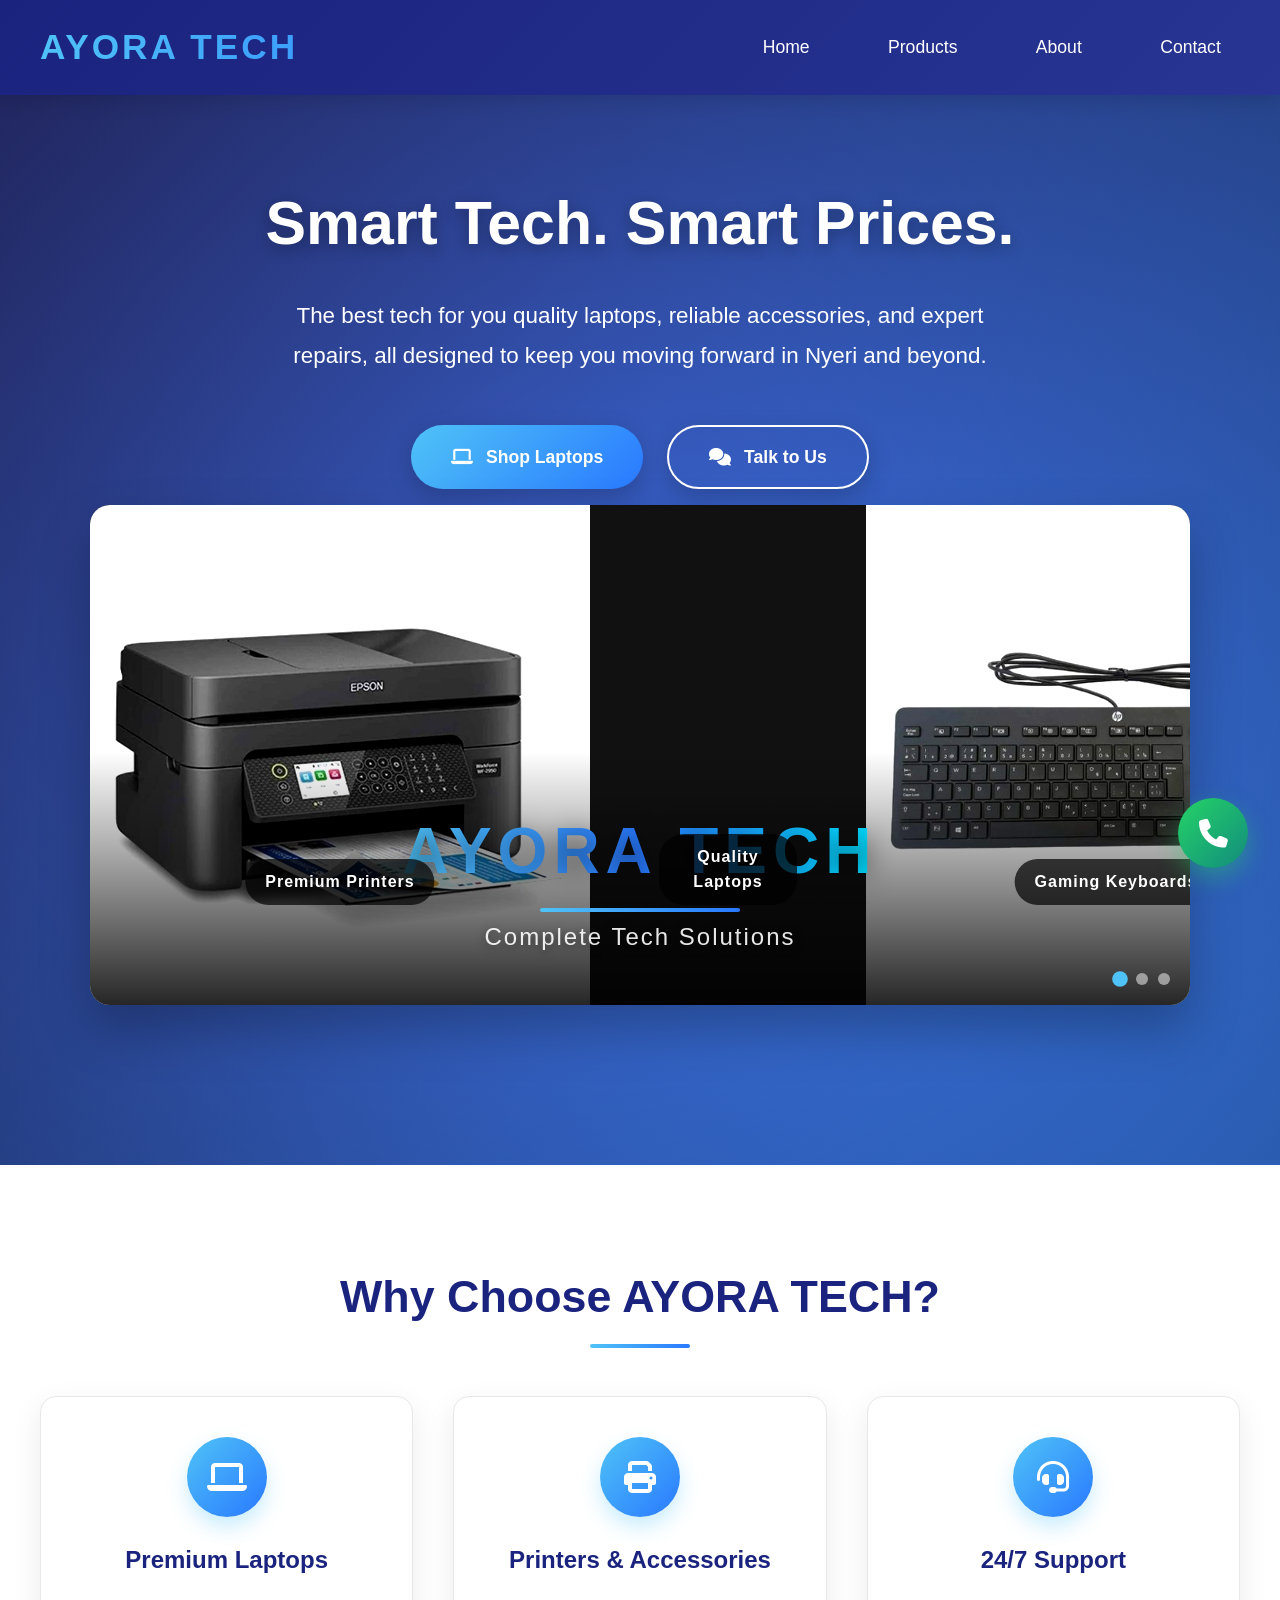
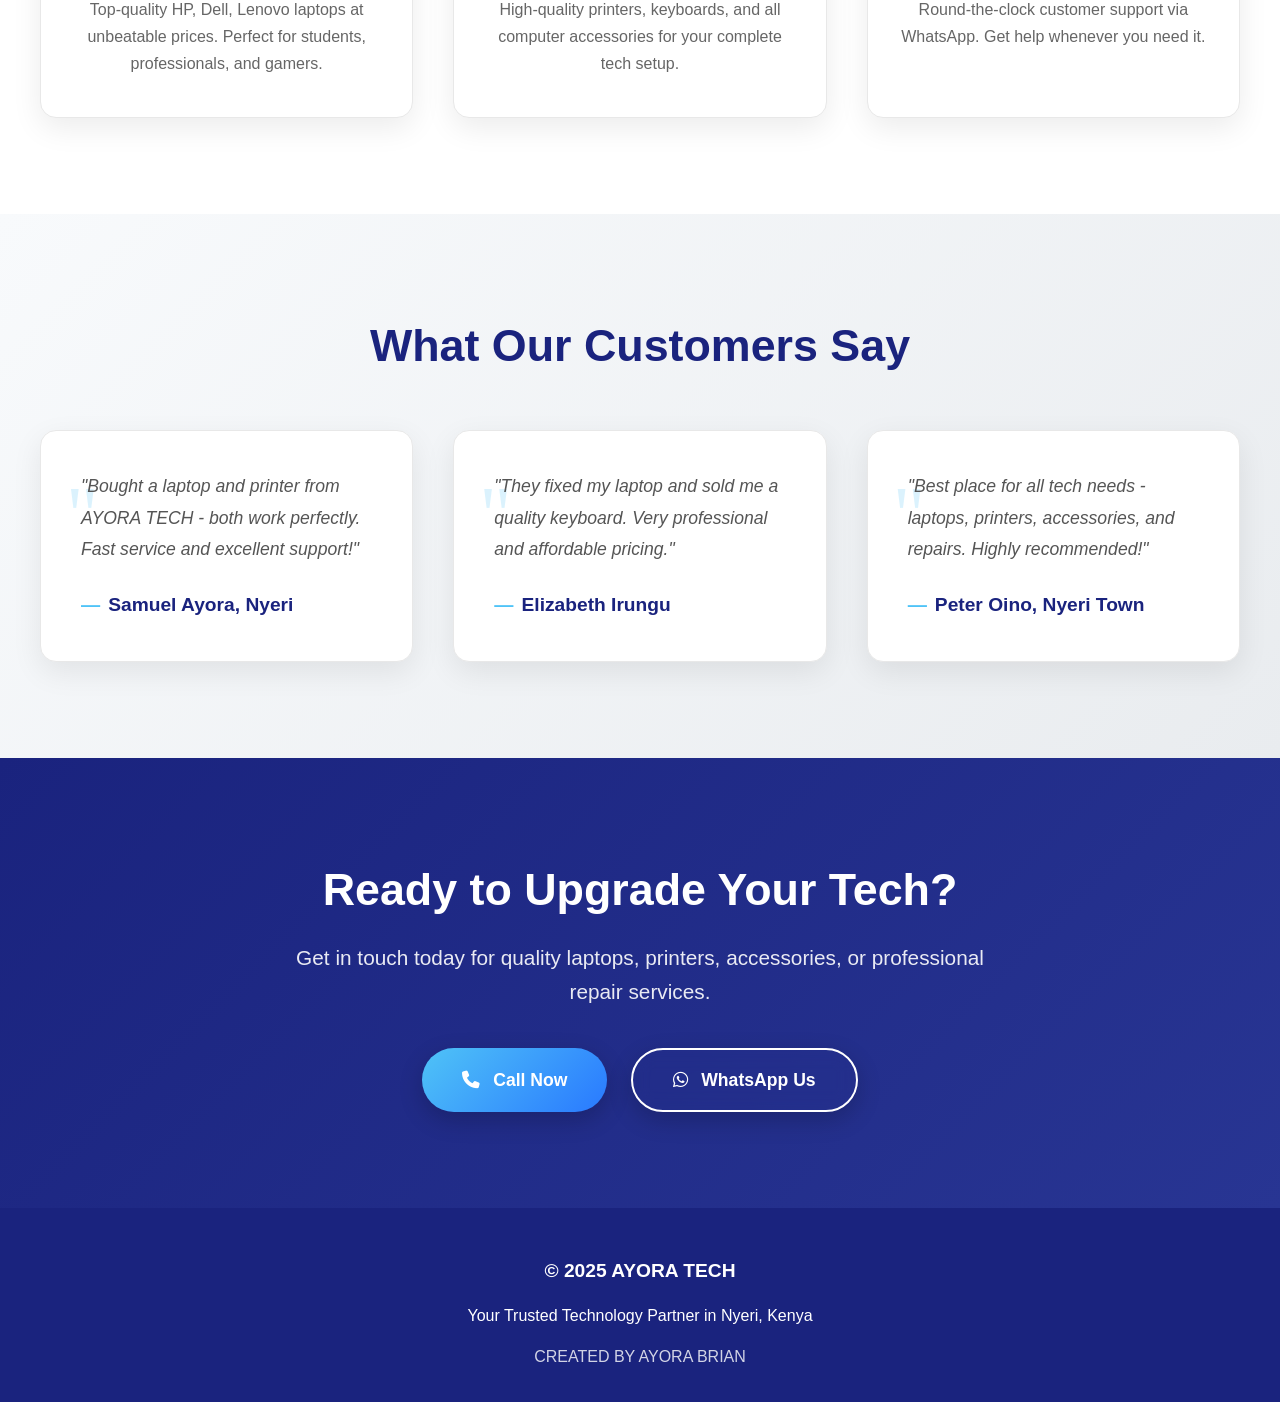
==== index.html @ 37629404 "Add files via upload" ====
<!DOCTYPE html>
<html lang="en">
<head>
    <meta charset="UTF-8">
    <meta name="viewport" content="width=device-width, initial-scale=1.0">
    <meta name="description" content="AYORA TECH – Affordable laptops, accessories, and professional laptop repair services in Nyeri, Kenya. Order via WhatsApp.">
    <meta name="keywords" content="laptops Nyeri, laptop repair Nyeri, HP Dell Lenovo laptops Kenya, AYORA TECH">
    <meta name="author" content="AYORA TECH">
    <title>AYORA TECH | Premium Laptops & Repairs in Nyeri, Kenya</title>
    <link rel="stylesheet" href="https://cdnjs.cloudflare.com/ajax/libs/font-awesome/6.4.0/css/all.min.css">
    <link rel="stylesheet" href="style.css">
</head>
<body>
    <!-- Navigation -->
    <header class="navbar">
        <h1 class="logo">AYORA TECH</h1>
        <nav>
            <a href="#home" class="active">Home</a>
            <a href="products.html">Products</a>
            <a href="about.html">About</a>
            <a href="contact.html">Contact</a>
        </nav>
    </header>

    <!-- Hero Section -->
    <section class="hero" id="home">
        <h2>Smart Tech. Smart Prices.</h2>
        <p class="hero-subtext">
            The best tech for you  quality laptops, reliable accessories, and expert repairs, 
            all designed to keep you moving forward in Nyeri and beyond.
        </p>
        
        <div class="hero-buttons">
            <a href="products.html" class="btn-primary">
                <i class="fas fa-laptop"></i> Shop Laptops
            </a>
            <a href="contact.html" class="btn-outline">
                <i class="fas fa-comments"></i> Talk to Us
            </a>
        </div>

        <!-- Image Slider - THREE DIFFERENT IMAGES -->
        <div class="slider-section">
            <div class="slider">
                <div class="slides">
                    <!-- 1. PRINTER IMAGE -->
                    <div style="position: relative;">
                        <img src="home 3.jpg" 
                             alt="High-Quality Printers - AYORA TECH" 
                             onerror="this.onerror=null; this.src='https://images.unsplash.com/photo-1570585420362-978945f91d8a?ixlib=rb-4.0.3&auto=format&fit=crop&w=1200&q=80';">
                        <div class="image-label">Premium Printers</div>
                    </div>
                    
                    <!-- 2. LAPTOP IMAGE -->
                    <div style="position: relative;">
                        <img src="laptop.jpg" 
                             alt="Latest Laptops - AYORA TECH" 
                             onerror="this.onerror=null; this.src='https://images.unsplash.com/photo-1496181133206-80ce9b88a853?ixlib=rb-4.0.3&auto=format&fit=crop&w=1200&q=80';">
                        <div class="image-label">Quality Laptops</div>
                    </div>
                    
                    <!-- 3. KEYBOARD IMAGE -->
                    <div style="position: relative;">
                        <img src="keyboard.jpg" 
                             alt="Gaming Keyboards - AYORA TECH" 
                             onerror="this.onerror=null; this.src='https://images.unsplash.com/photo-1541140532154-b024d705b90a?ixlib=rb-4.0.3&auto=format&fit=crop&w=1200&q=80';">
                        <div class="image-label">Gaming Keyboards</div>
                    </div>
                </div>
                
                <!-- Modified AYORA TECH Overlay -->
                <div class="slider-overlay">
                    <div class="brand-text">AYORA TECH</div>
                    <div class="brand-subtitle">Complete Tech Solutions</div>
                </div>
                
                <!-- Slider Controls -->
                <div class="slider-controls">
                    <div class="slider-dot active" data-slide="0"></div>
                    <div class="slider-dot" data-slide="1"></div>
                    <div class="slider-dot" data-slide="2"></div>
                </div>
            </div>
        </div>
    </section>

    <!-- Features Section -->
    <section class="features">
        <h2>Why Choose AYORA TECH?</h2>
        <div class="features-grid">
            <div class="feature-card fade-in">
                <div class="feature-icon">
                    <i class="fas fa-laptop"></i>
                </div>
                <h3>Premium Laptops</h3>
                <p>Top-quality HP, Dell, Lenovo laptops at unbeatable prices. Perfect for students, professionals, and gamers.</p>
            </div>
            
            <div class="feature-card fade-in" style="animation-delay: 0.1s">
                <div class="feature-icon">
                    <i class="fas fa-print"></i>
                </div>
                <h3>Printers & Accessories</h3>
                <p>High-quality printers, keyboards, and all computer accessories for your complete tech setup.</p>
            </div>
            
            <div class="feature-card fade-in" style="animation-delay: 0.2s">
                <div class="feature-icon">
                    <i class="fas fa-headset"></i>
                </div>
                <h3>24/7 Support</h3>
                <p>Round-the-clock customer support via WhatsApp. Get help whenever you need it.</p>
            </div>
        </div>
    </section>

    <!-- Testimonials -->
    <section class="testimonials">
        <h2>What Our Customers Say</h2>
        <div class="testimonial-grid">
            <div class="testimonial-card fade-in">
                <p>"Bought a laptop and printer from AYORA TECH - both work perfectly. Fast service and excellent support!"</p>
                <h4>Samuel Ayora, Nyeri</h4>
            </div>
            
            <div class="testimonial-card fade-in" style="animation-delay: 0.1s">
                <p>"They fixed my laptop and sold me a quality keyboard. Very professional and affordable pricing."</p>
                <h4>Elizabeth Irungu</h4>
            </div>
            
            <div class="testimonial-card fade-in" style="animation-delay: 0.2s">
                <p>"Best place for all tech needs - laptops, printers, accessories, and repairs. Highly recommended!"</p>
                <h4>Peter Oino, Nyeri Town</h4>
            </div>
        </div>
    </section>

    <!-- Call to Action -->
    <section class="cta fade-in">
        <h2>Ready to Upgrade Your Tech?</h2>
        <p>Get in touch today for quality laptops, printers, accessories, or professional repair services.</p>
        <div class="cta-buttons">
            <a href="tel:0112318201" class="btn-primary">
                <i class="fas fa-phone"></i> Call Now
            </a>
            <a href="https://wa.me/254112318201" class="btn-outline" target="_blank">
                <i class="fab fa-whatsapp"></i> WhatsApp Us
            </a>
        </div>
    </section>

    <!-- Floating Call Button -->
    <a href="tel:0112318201" class="call-float" title="Call AYORA TECH">
        <i class="fas fa-phone"></i>
    </a>

    <!-- Footer -->
    <footer>
        <div class="footer-content">
            <p class="footer-main">© 2025 AYORA TECH</p>
            <p>Your Trusted Technology Partner in Nyeri, Kenya</p>
            <p class="footer-credit">CREATED BY AYORA BRIAN</p>
        </div>
    </footer>

    <script src="script.js"></script>
</body>
</html>
---- style.css ----
/* =====================
   RESET & BASE STYLES
===================== */
* {
    margin: 0;
    padding: 0;
    box-sizing: border-box;
    font-family: 'Segoe UI', Tahoma, Geneva, Verdana, sans-serif;
}

body {
    background: linear-gradient(135deg, #f8fafc 0%, #e9ecef 100%);
    color: #333;
    line-height: 1.6;
    overflow-x: hidden;
}

/* =====================
   NAVBAR
===================== */
.navbar {
    background: linear-gradient(135deg, #1a237e 0%, #283593 100%);
    color: white;
    padding: 1.2rem 2.5rem;
    display: flex;
    justify-content: space-between;
    align-items: center;
    position: sticky;
    top: 0;
    z-index: 1000;
    box-shadow: 0 4px 20px rgba(0, 0, 0, 0.15);
}

.logo {
    font-size: 2.2rem;
    font-weight: 800;
    letter-spacing: 3px;
    text-transform: uppercase;
    background: linear-gradient(270deg, #4fc3f7, #2979ff, #4fc3f7);
    background-size: 400% 400%;
    -webkit-background-clip: text;
    -webkit-text-fill-color: transparent;
    animation: logoGradient 8s ease infinite;
    cursor: pointer;
    transition: transform 0.3s ease;
}

@keyframes logoGradient {
    0% { background-position: 0% 50%; }
    50% { background-position: 100% 50%; }
    100% { background-position: 0% 50%; }
}

.logo:hover {
    transform: scale(1.05);
}

nav {
    display: flex;
    gap: 2.5rem;
}

nav a {
    color: white;
    text-decoration: none;
    font-weight: 500;
    font-size: 1.1rem;
    padding: 0.5rem 1.2rem;
    border-radius: 6px;
    transition: all 0.3s ease;
    position: relative;
}

nav a:hover {
    background-color: rgba(255, 255, 255, 0.15);
    transform: translateY(-2px);
}

nav a::after {
    content: '';
    position: absolute;
    bottom: 0;
    left: 50%;
    width: 0;
    height: 2px;
    background: #4fc3f7;
    transition: all 0.3s ease;
    transform: translateX(-50%);
}

nav a:hover::after {
    width: 80%;
}

/* =====================
   HERO SECTION
===================== */
.hero {
    padding: 5rem 2rem;
    text-align: center;
    background: linear-gradient(135deg, rgba(26, 35, 126, 0.9), rgba(41, 121, 255, 0.9));
    color: white;
    min-height: 85vh;
    display: flex;
    flex-direction: column;
    justify-content: center;
    align-items: center;
    position: relative;
    overflow: hidden;
}

.hero::before {
    content: '';
    position: absolute;
    top: 0;
    left: 0;
    right: 0;
    bottom: 0;
    background: radial-gradient(circle at center, transparent 20%, rgba(0,0,0,0.3) 100%);
    z-index: 1;
}

.hero > * {
    position: relative;
    z-index: 2;
}

.hero h2 {
    font-size: 3.8rem;
    font-weight: 800;
    margin-bottom: 1.5rem;
    text-shadow: 0 4px 15px rgba(0, 0, 0, 0.3);
    animation: fadeInUp 1s ease-out;
}

.hero-subtext {
    font-size: 1.4rem;
    max-width: 700px;
    margin: 0 auto 3rem;
    opacity: 0.9;
    line-height: 1.8;
    animation: fadeInUp 1s ease-out 0.2s both;
}

.hero-buttons {
    display: flex;
    gap: 1.5rem;
    margin-bottom: 4rem;
    animation: fadeInUp 1s ease-out 0.4s both;
}

.btn-primary, .btn-outline {
    padding: 1rem 2.5rem;
    border-radius: 50px;
    font-size: 1.1rem;
    font-weight: 600;
    text-decoration: none;
    transition: all 0.3s ease;
    display: inline-flex;
    align-items: center;
    gap: 0.8rem;
    box-shadow: 0 8px 25px rgba(0, 0, 0, 0.2);
}

.btn-primary {
    background: linear-gradient(135deg, #4fc3f7, #2979ff);
    color: white;
    border: none;
}

.btn-outline {
    background: transparent;
    color: white;
    border: 2px solid white;
    backdrop-filter: blur(10px);
}

.btn-primary:hover {
    transform: translateY(-5px);
    box-shadow: 0 15px 35px rgba(41, 121, 255, 0.4);
}

.btn-outline:hover {
    background: white;
    color: #1a237e;
    transform: translateY(-5px);
    box-shadow: 0 15px 35px rgba(255, 255, 255, 0.2);
}

/* =====================
   SLIDER SECTION - THREE DIFFERENT IMAGES
===================== */
.slider-section {
    max-width: 1100px;
    margin: -3rem auto 5rem;
    position: relative;
    z-index: 3;
}

.slider {
    width: 100%;
    height: 500px; /* Perfect height for all images */
    border-radius: 20px;
    overflow: hidden;
    box-shadow: 0 25px 50px rgba(0, 0, 0, 0.25);
    position: relative;
    background: #111; /* Dark background for contrast */
}

.slides {
    display: flex;
    width: 300%;
    height: 100%;
    animation: slide 18s infinite ease-in-out;
}

/* PERFECT IMAGE SIZING FOR PRINTER, LAPTOP AND KEYBOARD */
.slides img {
    width: 100%;
    height: 100%;
    object-fit: contain; /* Shows full image without cropping */
    background-color: #ffffff; /* White background for clear visibility */
    flex-shrink: 0;
    padding: 20px; /* More padding for better presentation */
}

/* Make images more vibrant and clear */
.slides img {
    filter: brightness(1.05) contrast(1.1);
    transition: filter 0.3s ease;
}

.slides img:hover {
    filter: brightness(1.1) contrast(1.2);
}

@keyframes slide {
    0%, 25% { transform: translateX(0); }
    33%, 58% { transform: translateX(-33.333%); }
    66%, 91% { transform: translateX(-66.666%); }
    100% { transform: translateX(0); }
}

/* Image Labels */
.image-label {
    position: absolute;
    bottom: 100px;
    left: 50%;
    transform: translateX(-50%);
    background: rgba(0, 0, 0, 0.7);
    color: white;
    padding: 10px 20px;
    border-radius: 25px;
    font-weight: 600;
    letter-spacing: 1px;
    z-index: 3;
    animation: labelFade 2s ease-in-out infinite;
}

@keyframes labelFade {
    0%, 100% { opacity: 0.9; }
    50% { opacity: 1; }
}

/* Modified AYORA TECH Text Overlay */
.slider-overlay {
    position: absolute;
    bottom: 0;
    left: 0;
    right: 0;
    background: linear-gradient(to top, rgba(0,0,0,0.85), transparent);
    padding: 3rem 2rem;
    text-align: center;
    z-index: 2;
}

.brand-text {
    font-size: 4rem;
    font-weight: 900;
    text-transform: uppercase;
    letter-spacing: 6px;
    margin-bottom: 0.5rem;
    background: linear-gradient(90deg, #4fc3f7, #2979ff, #00e0ff);
    -webkit-background-clip: text;
    -webkit-text-fill-color: transparent;
    text-shadow: 0 5px 25px rgba(0, 0, 0, 0.5);
    animation: 
        textGlow 3s ease-in-out infinite,
        floatText 6s ease-in-out infinite;
    position: relative;
    display: inline-block;
}

.brand-text::after {
    content: '';
    position: absolute;
    bottom: -10px;
    left: 50%;
    transform: translateX(-50%);
    width: 200px;
    height: 4px;
    background: linear-gradient(90deg, #4fc3f7, #2979ff);
    border-radius: 2px;
    animation: widthPulse 4s ease-in-out infinite;
}

.brand-subtitle {
    font-size: 1.5rem;
    color: rgba(255, 255, 255, 0.9);
    font-weight: 300;
    letter-spacing: 2px;
    margin-top: 0.5rem;
    text-shadow: 0 2px 10px rgba(0, 0, 0, 0.5);
    animation: fadeInUp 1s ease-out 1s both;
}

@keyframes textGlow {
    0%, 100% {
        filter: drop-shadow(0 0 15px rgba(79, 195, 247, 0.5));
    }
    50% {
        filter: drop-shadow(0 0 25px rgba(79, 195, 247, 0.8));
    }
}

@keyframes floatText {
    0%, 100% {
        transform: translateY(0);
    }
    50% {
        transform: translateY(-10px);
    }
}

@keyframes widthPulse {
    0%, 100% {
        width: 200px;
        opacity: 1;
    }
    50% {
        width: 250px;
        opacity: 0.8;
    }
}

/* Slider Controls */
.slider-controls {
    position: absolute;
    bottom: 20px;
    right: 20px;
    display: flex;
    gap: 10px;
    z-index: 3;
}

.slider-dot {
    width: 12px;
    height: 12px;
    border-radius: 50%;
    background: rgba(255, 255, 255, 0.5);
    cursor: pointer;
    transition: all 0.3s ease;
}

.slider-dot.active {
    background: #4fc3f7;
    transform: scale(1.3);
}

/* Image Loading Placeholder */
.image-placeholder {
    width: 100%;
    height: 100%;
    background: linear-gradient(45deg, #e0e0e0, #f5f5f5);
    display: flex;
    align-items: center;
    justify-content: center;
    color: #666;
    font-size: 1.2rem;
    flex-shrink: 0;
}

/* =====================
   FEATURES SECTION
===================== */
.features {
    padding: 6rem 2rem;
    background: white;
}

.features h2 {
    text-align: center;
    font-size: 2.8rem;
    color: #1a237e;
    margin-bottom: 3rem;
    position: relative;
    padding-bottom: 1rem;
}

.features h2::after {
    content: '';
    position: absolute;
    bottom: 0;
    left: 50%;
    transform: translateX(-50%);
    width: 100px;
    height: 4px;
    background: linear-gradient(to right, #4fc3f7, #2979ff);
    border-radius: 2px;
}

.features-grid {
    display: grid;
    grid-template-columns: repeat(auto-fit, minmax(300px, 1fr));
    gap: 2.5rem;
    max-width: 1200px;
    margin: 0 auto;
}

.feature-card {
    background: white;
    border-radius: 16px;
    padding: 2.5rem 2rem;
    text-align: center;
    box-shadow: 0 10px 30px rgba(0, 0, 0, 0.08);
    transition: all 0.4s ease;
    border: 1px solid #e8e8e8;
}

.feature-card:hover {
    transform: translateY(-10px);
    box-shadow: 0 20px 40px rgba(0, 0, 0, 0.12);
    border-color: #4fc3f7;
}

.feature-icon {
    width: 80px;
    height: 80px;
    margin: 0 auto 1.5rem;
    background: linear-gradient(135deg, #4fc3f7, #2979ff);
    border-radius: 50%;
    display: flex;
    align-items: center;
    justify-content: center;
    color: white;
    font-size: 2rem;
    box-shadow: 0 10px 20px rgba(79, 195, 247, 0.3);
}

.feature-card h3 {
    color: #1a237e;
    font-size: 1.5rem;
    margin-bottom: 1rem;
}

.feature-card p {
    color: #666;
    line-height: 1.7;
}

/* =====================
   TESTIMONIALS
===================== */
.testimonials {
    padding: 6rem 2rem;
    background: linear-gradient(135deg, #f8fafc 0%, #e9ecef 100%);
}

.testimonials h2 {
    text-align: center;
    font-size: 2.8rem;
    color: #1a237e;
    margin-bottom: 3rem;
}

.testimonial-grid {
    display: grid;
    grid-template-columns: repeat(auto-fit, minmax(350px, 1fr));
    gap: 2.5rem;
    max-width: 1200px;
    margin: 0 auto;
}

.testimonial-card {
    background: white;
    padding: 2.5rem;
    border-radius: 16px;
    box-shadow: 0 10px 30px rgba(0, 0, 0, 0.08);
    transition: all 0.4s ease;
    position: relative;
    border: 1px solid #e8e8e8;
}

.testimonial-card:hover {
    transform: translateY(-8px);
    box-shadow: 0 20px 40px rgba(0, 0, 0, 0.12);
}

.testimonial-card::before {
    content: '"';
    position: absolute;
    top: 20px;
    left: 25px;
    font-size: 5rem;
    color: #4fc3f7;
    opacity: 0.2;
    font-family: serif;
}

.testimonial-card p {
    font-size: 1.1rem;
    line-height: 1.8;
    color: #555;
    margin-bottom: 1.5rem;
    font-style: italic;
    position: relative;
    z-index: 1;
}

.testimonial-card h4 {
    color: #1a237e;
    font-size: 1.2rem;
    font-weight: 600;
    display: flex;
    align-items: center;
    gap: 0.5rem;
}

.testimonial-card h4::before {
    content: '—';
    color: #4fc3f7;
}

/* =====================
   CTA SECTION
===================== */
.cta {
    padding: 6rem 2rem;
    text-align: center;
    background: linear-gradient(135deg, #1a237e 0%, #283593 100%);
    color: white;
}

.cta h2 {
    font-size: 2.8rem;
    margin-bottom: 1rem;
}

.cta p {
    font-size: 1.3rem;
    max-width: 700px;
    margin: 0 auto 2.5rem;
    opacity: 0.9;
}

.cta-buttons {
    display: flex;
    gap: 1.5rem;
    justify-content: center;
}

/* =====================
   CALL FLOAT BUTTON
===================== */
.call-float {
    position: fixed;
    bottom: 2rem;
    right: 2rem;
    background: linear-gradient(135deg, #25D366, #128C7E);
    color: white;
    width: 70px;
    height: 70px;
    border-radius: 50%;
    display: flex;
    align-items: center;
    justify-content: center;
    text-decoration: none;
    font-size: 1.8rem;
    box-shadow: 0 10px 25px rgba(37, 211, 102, 0.4);
    transition: all 0.3s ease;
    z-index: 1000;
}

.call-float:hover {
    transform: scale(1.1);
    box-shadow: 0 15px 35px rgba(37, 211, 102, 0.6);
}

/* =====================
   FOOTER
===================== */
footer {
    background: #1a237e;
    color: white;
    padding: 3rem 2rem 2rem;
    text-align: center;
}

.footer-content {
    max-width: 1200px;
    margin: 0 auto;
}

.footer-main {
    font-size: 1.2rem;
    font-weight: 600;
    margin-bottom: 1rem;
}

.footer-credit {
    font-size: 1rem;
    opacity: 0.8;
    margin-top: 1rem;
}

/* =====================
   ANIMATIONS
===================== */
@keyframes fadeInUp {
    from {
        opacity: 0;
        transform: translateY(30px);
    }
    to {
        opacity: 1;
        transform: translateY(0);
    }
}

.fade-in {
    animation: fadeInUp 1s ease-out;
}

/* =====================
   RESPONSIVE DESIGN
===================== */
@media (max-width: 992px) {
    .slider {
        height: 400px;
    }
    
    .brand-text {
        font-size: 3rem;
        letter-spacing: 4px;
    }
    
    .brand-subtitle {
        font-size: 1.2rem;
    }
}

@media (max-width: 768px) {
    .navbar {
        flex-direction: column;
        gap: 1rem;
        padding: 1rem;
    }

    nav {
        gap: 1rem;
        flex-wrap: wrap;
        justify-content: center;
    }

    .hero h2 {
        font-size: 2.5rem;
    }

    .hero-subtext {
        font-size: 1.2rem;
        padding: 0 1rem;
    }

    .hero-buttons {
        flex-direction: column;
        align-items: center;
    }

    .btn-primary, .btn-outline {
        width: 250px;
        justify-content: center;
    }

    .slider {
        height: 350px;
    }
    
    .brand-text {
        font-size: 2.5rem;
        letter-spacing: 3px;
    }
    
    .brand-subtitle {
        font-size: 1.1rem;
    }
    
    .slider-overlay {
        padding: 2rem 1rem;
    }

    .features-grid,
    .testimonial-grid {
        grid-template-columns: 1fr;
    }

    .testimonial-card {
        padding: 2rem;
    }

    .cta-buttons {
        flex-direction: column;
        align-items: center;
    }
}

@media (max-width: 480px) {
    .hero h2 {
        font-size: 2rem;
    }

    .slider {
        height: 280px;
    }
    
    .brand-text {
        font-size: 2rem;
        letter-spacing: 2px;
    }
    
    .brand-subtitle {
        font-size: 1rem;
    }

    .features h2,
    .testimonials h2,
    .cta h2 {
        font-size: 2.2rem;
    }

    .feature-card,
    .testimonial-card {
        padding: 1.8rem;
    }
}



/* =====================
   PRODUCTS PAGE STYLES
===================== */
.products {
    padding: 4rem 2rem;
    background: linear-gradient(135deg, #f8fafc 0%, #e9ecef 100%);
    min-height: 80vh;
}

.container {
    max-width: 1400px;
    margin: 0 auto;
}

.section-title {
    text-align: center;
    font-size: 2.8rem;
    color: #1a237e;
    margin-bottom: 2rem;
    position: relative;
    padding-bottom: 1rem;
}

.section-title::after {
    content: '';
    position: absolute;
    bottom: 0;
    left: 50%;
    transform: translateX(-50%);
    width: 100px;
    height: 4px;
    background: linear-gradient(to right, #4fc3f7, #2979ff);
    border-radius: 2px;
}

.filter-buttons {
    display: flex;
    justify-content: center;
    gap: 1rem;
    margin-bottom: 3rem;
    flex-wrap: wrap;
}

.filter-btn {
    padding: 0.8rem 2rem;
    background: white;
    border: 2px solid #1a237e;
    border-radius: 50px;
    color: #1a237e;
    font-weight: 600;
    cursor: pointer;
    transition: all 0.3s ease;
    font-size: 1rem;
}

.filter-btn:hover,
.filter-btn.active {
    background: linear-gradient(135deg, #1a237e 0%, #283593 100%);
    color: white;
    transform: translateY(-3px);
    box-shadow: 0 5px 15px rgba(26, 35, 126, 0.2);
}

.product-grid {
    display: grid;
    grid-template-columns: repeat(auto-fill, minmax(280px, 1fr));
    gap: 2rem;
    margin-bottom: 3rem;
}

.product-card {
    background: white;
    border-radius: 12px;
    overflow: hidden;
    box-shadow: 0 8px 20px rgba(0, 0, 0, 0.08);
    transition: all 0.3s ease;
    padding: 1.5rem;
    text-align: center;
    display: flex;
    flex-direction: column;
}

.product-card:hover {
    transform: translateY(-5px);
    box-shadow: 0 15px 30px rgba(0, 0, 0, 0.15);
}

.product-card img {
    width: 100%;
    height: 200px;
    object-fit: contain;
    margin-bottom: 1rem;
    border-radius: 8px;
    background: #f8f9fa;
    padding: 1rem;
}

.product-card h3 {
    font-size: 1.3rem;
    color: #1a237e;
    margin-bottom: 0.5rem;
    font-weight: 600;
    line-height: 1.3;
}

.product-card p {
    color: #666;
    font-size: 0.9rem;
    margin-bottom: 1rem;
    flex-grow: 1;
}

.product-price {
    font-size: 1.6rem;
    color: #1a237e;
    font-weight: 700;
    margin-bottom: 1rem;
}

.whatsapp-btn {
    background: linear-gradient(135deg, #25D366, #128C7E);
    color: white;
    border: none;
    padding: 0.9rem 1.5rem;
    border-radius: 8px;
    font-weight: 600;
    cursor: pointer;
    transition: all 0.3s ease;
    font-size: 1rem;
    display: flex;
    align-items: center;
    justify-content: center;
    gap: 10px;
    width: 100%;
}

.whatsapp-btn:hover {
    background: linear-gradient(135deg, #128C7E, #0D6A5A);
    transform: translateY(-2px);
    box-shadow: 0 5px 15px rgba(37, 211, 102, 0.3);
}

.flow-buttons {
    text-align: center;
    margin-top: 3rem;
}

.flow-btn {
    display: inline-block;
    padding: 1rem 2.5rem;
    background: linear-gradient(135deg, #1a237e, #283593);
    color: white;
    text-decoration: none;
    border-radius: 50px;
    font-weight: 600;
    font-size: 1.1rem;
    transition: all 0.3s ease;
    box-shadow: 0 5px 15px rgba(26, 35, 126, 0.2);
    display: flex;
    align-items: center;
    justify-content: center;
    gap: 10px;
    max-width: 300px;
    margin: 0 auto;
}

.flow-btn:hover {
    transform: translateY(-3px);
    box-shadow: 0 8px 20px rgba(26, 35, 126, 0.3);
    background: linear-gradient(135deg, #283593, #3949ab);
}

/* WhatsApp Success Notification */
.whatsapp-notification {
    position: fixed;
    top: 20px;
    right: 20px;
    background: linear-gradient(135deg, #25D366, #128C7E);
    color: white;
    padding: 1rem 2rem;
    border-radius: 10px;
    box-shadow: 0 5px 20px rgba(0,0,0,0.2);
    z-index: 2000;
    display: none;
    align-items: center;
    gap: 12px;
    animation: slideIn 0.3s ease;
}

@keyframes slideIn {
    from {
        transform: translateX(100%);
        opacity: 0;
    }
    to {
        transform: translateX(0);
        opacity: 1;
    }
}

/* =====================
   MOBILE RESPONSIVE FOR PRODUCTS
===================== */
@media (max-width: 768px) {
    .products {
        padding: 2rem 1rem;
    }
    
    .section-title {
        font-size: 2.2rem;
    }
    
    .filter-buttons {
        gap: 0.8rem;
        margin-bottom: 2rem;
    }
    
    .filter-btn {
        padding: 0.6rem 1.5rem;
        font-size: 0.9rem;
    }
    
    .product-grid {
        grid-template-columns: repeat(auto-fill, minmax(250px, 1fr));
        gap: 1.5rem;
    }
    
    .product-card img {
        height: 180px;
    }
    
    .product-card h3 {
        font-size: 1.2rem;
    }
    
    .product-price {
        font-size: 1.4rem;
    }
    
    .whatsapp-btn {
        padding: 0.8rem 1.2rem;
        font-size: 0.9rem;
    }
    
    .flow-btn {
        width: 100%;
        max-width: none;
        padding: 0.9rem 2rem;
    }
}

@media (max-width: 480px) {
    .section-title {
        font-size: 1.8rem;
    }
    
    .product-grid {
        grid-template-columns: 1fr;
        gap: 1.2rem;
    }
    
    .product-card {
        padding: 1.2rem;
    }
    
    .product-card img {
        height: 160px;
    }
    
    .filter-buttons {
        flex-direction: column;
        align-items: center;
    }
    
    .filter-btn {
        width: 200px;
    }
}





/* =====================
   ABOUT PAGE STYLES (SPECIFIC TO ABOUT PAGE ONLY)
===================== */

/* About Hero Section - Only affects .about-hero in about.html */
.about-hero {
    background: linear-gradient(rgba(26, 35, 126, 0.85), rgba(26, 35, 126, 0.9)), url('https://images.unsplash.com/photo-1517077304055-6e89abbf09b0?ixlib=rb-4.0.3&auto=format&fit=crop&w=1920&q=80');
    background-size: cover;
    background-position: center;
    color: white;
    text-align: center;
    padding: 5rem 2rem;
    margin-bottom: 3rem;
    position: relative;
    overflow: hidden;
}

.about-hero::before {
    content: '';
    position: absolute;
    top: 0;
    left: 0;
    right: 0;
    bottom: 0;
    background: radial-gradient(circle at center, transparent 20%, rgba(0,0,0,0.3) 100%);
    z-index: 1;
}

.about-hero > * {
    position: relative;
    z-index: 2;
}

.about-hero h1 {
    font-size: 3.5rem;
    font-weight: 800;
    margin-bottom: 1rem;
    text-shadow: 0 2px 10px rgba(0, 0, 0, 0.3);
}

.about-hero p {
    font-size: 1.3rem;
    max-width: 700px;
    margin: 0 auto;
    opacity: 0.9;
}

/* Container for about page */
.about-container {
    max-width: 1200px;
    margin: 0 auto;
    padding: 0 2rem 4rem;
}

/* Section card specific to about page */
.about-section-card {
    background: white;
    border-radius: 15px;
    padding: 3rem;
    margin-bottom: 3rem;
    box-shadow: 0 8px 30px rgba(0, 0, 0, 0.08);
    transition: all 0.3s ease;
}

.about-section-card:hover {
    transform: translateY(-5px);
    box-shadow: 0 15px 40px rgba(0, 0, 0, 0.12);
}

/* Specific title for about page */
.about-section-title {
    color: #1a237e;
    font-size: 2.2rem;
    margin-bottom: 1.5rem;
    padding-bottom: 0.5rem;
    border-bottom: 3px solid #4fc3f7;
    display: inline-block;
}

.about-sub-title {
    color: #1a237e;
    margin: 1.5rem 0 1rem 0;
    font-size: 1.5rem;
}

.about-section-content {
    font-size: 1.1rem;
    color: #555;
    line-height: 1.8;
}

/* Team Section - specific to about page */
.about-team-section {
    display: flex;
    align-items: center;
    gap: 4rem;
}

.about-team-card {
    flex: 1;
    text-align: center;
    background: linear-gradient(145deg, #ffffff, #f5f5f5);
    border-radius: 15px;
    padding: 2.5rem;
    box-shadow: 0 10px 30px rgba(0, 0, 0, 0.1);
}

.about-team-image {
    width: 200px;
    height: 200px;
    border-radius: 50%;
    object-fit: cover;
    margin-bottom: 1.5rem;
    border: 5px solid #4fc3f7;
    box-shadow: 0 0 25px rgba(79, 195, 247, 0.3);
}

.about-team-info h3 {
    color: #1a237e;
    font-size: 1.8rem;
    margin-bottom: 0.5rem;
}

.about-team-info p {
    color: #666;
    font-size: 1.1rem;
    margin-bottom: 0.5rem;
}

.about-team-quote {
    color: #666;
    font-style: italic;
    margin-top: 1rem;
    padding: 1rem;
    background: #f8f9fa;
    border-radius: 8px;
    border-left: 4px solid #4fc3f7;
}

/* Values Grid */
.about-values-grid {
    display: grid;
    grid-template-columns: repeat(auto-fit, minmax(280px, 1fr));
    gap: 1.5rem;
    margin-top: 1.5rem;
}

.about-value-card {
    background: #f0f7ff;
    padding: 1.8rem;
    border-radius: 12px;
    border-left: 4px solid #4fc3f7;
    transition: all 0.3s ease;
}

.about-value-card:hover {
    transform: translateY(-5px);
    box-shadow: 0 10px 25px rgba(79, 195, 247, 0.2);
}

.about-value-card h4 {
    color: #1a237e;
    margin-bottom: 0.8rem;
    font-size: 1.2rem;
}

.about-value-card p {
    color: #555;
    font-size: 1rem;
    line-height: 1.6;
}

/* Repair Services */
.about-repair-grid {
    display: grid;
    grid-template-columns: 1fr 1fr;
    gap: 3rem;
    align-items: start;
}

.about-repair-info {
    padding-right: 1rem;
}

.about-repair-points {
    list-style: none;
    margin: 1.5rem 0;
}

.about-repair-points li {
    padding: 0.8rem 0;
    font-size: 1.1rem;
    color: #444;
    line-height: 1.6;
    border-bottom: 1px solid #eee;
}

.about-repair-points li:last-child {
    border-bottom: none;
}

.about-repair-points li:before {
    content: "✓";
    color: #4CAF50;
    font-weight: bold;
    margin-right: 10px;
    font-size: 1.2rem;
}

/* Info Boxes for about page */
.about-info-box {
    padding: 1.2rem;
    border-radius: 8px;
    margin: 1.5rem 0;
    display: flex;
    align-items: flex-start;
    gap: 10px;
}

.about-info-box i {
    margin-top: 3px;
}

.about-info-box.success {
    background: #e8f5e9;
    border-left: 4px solid #4CAF50;
    color: #2e7d32;
}

.about-info-box.info {
    background: #e3f2fd;
    border-left: 4px solid #2196F3;
    color: #1565c0;
}

.about-info-box.warning {
    background: #fff3cd;
    border-left: 4px solid #ffc107;
    color: #856404;
}

/* Repair Form for about page */
.about-repair-form {
    background: #f8f9fa;
    padding: 2.5rem;
    border-radius: 15px;
    border: 2px solid #e3e3e3;
}

.about-form-section-title {
    color: #1a237e;
    margin: 2rem 0 1rem 0;
    padding-bottom: 0.5rem;
    border-bottom: 2px solid #e3e3e3;
    font-size: 1.3rem;
}

.about-form-row {
    display: grid;
    grid-template-columns: 1fr 1fr;
    gap: 1.5rem;
    margin-bottom: 1rem;
}

.about-form-group {
    margin-bottom: 1.5rem;
}

.about-form-group label {
    display: block;
    margin-bottom: 0.5rem;
    font-weight: 600;
    color: #333;
    font-size: 1rem;
}

.about-required {
    color: #e53935;
}

/* Use more specific selectors for form elements in about page */
.about-repair-form select,
.about-repair-form textarea,
.about-repair-form input {
    width: 100%;
    padding: 1rem;
    border: 2px solid #ddd;
    border-radius: 8px;
    font-size: 1rem;
    transition: all 0.3s ease;
    font-family: inherit;
    background: white;
}

.about-repair-form select:focus,
.about-repair-form textarea:focus,
.about-repair-form input:focus {
    outline: none;
    border-color: #4fc3f7;
    box-shadow: 0 0 0 3px rgba(79, 195, 247, 0.2);
}

.about-repair-form textarea {
    min-height: 150px;
    resize: vertical;
    line-height: 1.5;
}

.about-form-hint {
    font-size: 0.9rem;
    color: #666;
    margin-top: 0.3rem;
    font-style: italic;
}

/* About page specific buttons */
.about-btn-primary {
    background: linear-gradient(135deg, #1a237e 0%, #283593 100%);
    color: white;
    padding: 1rem 2rem;
    border: none;
    border-radius: 10px;
    font-size: 1.1rem;
    font-weight: 600;
    cursor: pointer;
    transition: all 0.3s ease;
    width: 100%;
    display: flex;
    align-items: center;
    justify-content: center;
    gap: 12px;
    margin-top: 1rem;
}

.about-btn-primary:hover {
    background: linear-gradient(135deg, #283593 0%, #3949ab 100%);
    transform: translateY(-3px);
    box-shadow: 0 8px 20px rgba(26, 35, 126, 0.3);
}

.about-btn-shadow {
    display: inline-block;
    background: white;
    color: #1a237e;
    padding: 1rem 2.5rem;
    border-radius: 10px;
    text-decoration: none;
    font-weight: 600;
    box-shadow: 0 5px 15px rgba(0, 0, 0, 0.1);
    transition: all 0.3s ease;
    margin: 0 1rem;
    font-size: 1.1rem;
    display: inline-flex;
    align-items: center;
    justify-content: center;
    gap: 10px;
}

.about-btn-shadow:hover {
    transform: translateY(-3px);
    box-shadow: 0 10px 25px rgba(0, 0, 0, 0.15);
    background: #1a237e;
    color: white;
}

/* CTA Section for about page */
.about-cta-section {
    text-align: center;
    background: linear-gradient(135deg, #f8f9fa 0%, #e9ecef 100%);
}

.about-cta-subtitle {
    font-size: 1.2rem;
    margin-bottom: 2rem;
    color: #555;
}

.about-actions {
    padding: 1rem 0;
}

/* Success Message for about page */
#aboutSuccessMsg {
    display: none;
    background: linear-gradient(135deg, #4CAF50, #2E7D32);
    color: white;
    padding: 1.2rem;
    border-radius: 10px;
    text-align: center;
    margin-top: 1.5rem;
    animation: fadeIn 0.5s ease;
    box-shadow: 0 5px 15px rgba(76, 175, 80, 0.3);
}

/* =====================
   MOBILE RESPONSIVE FOR ABOUT PAGE
===================== */
@media (max-width: 992px) {
    .about-hero h1 {
        font-size: 2.8rem;
    }
    
    .about-hero p {
        font-size: 1.2rem;
    }
    
    .about-team-section {
        flex-direction: column;
        gap: 3rem;
    }
    
    .about-repair-grid {
        grid-template-columns: 1fr;
        gap: 2.5rem;
    }
    
    .about-repair-info {
        padding-right: 0;
    }
}

@media (max-width: 768px) {
    .about-hero {
        padding: 4rem 1.5rem;
    }
    
    .about-hero h1 {
        font-size: 2.3rem;
    }
    
    .about-hero p {
        font-size: 1.1rem;
        padding: 0 1rem;
    }
    
    .about-container {
        padding: 0 1.5rem 3rem;
    }
    
    .about-section-card {
        padding: 2rem;
    }
    
    .about-section-title {
        font-size: 1.8rem;
    }
    
    .about-team-card {
        padding: 2rem;
    }
    
    .about-team-image {
        width: 180px;
        height: 180px;
    }
    
    .about-form-row {
        grid-template-columns: 1fr;
        gap: 1rem;
    }
    
    .about-repair-form {
        padding: 1.8rem;
    }
    
    .about-btn-shadow {
        display: block;
        margin: 1rem 0;
        width: 100%;
        max-width: 300px;
    }
    
    .about-actions {
        display: flex;
        flex-direction: column;
        align-items: center;
        gap: 1rem;
    }
}

@media (max-width: 480px) {
    .about-hero h1 {
        font-size: 2rem;
    }
    
    .about-hero p {
        font-size: 1rem;
    }
    
    .about-section-card {
        padding: 1.5rem;
    }
    
    .about-section-title {
        font-size: 1.6rem;
    }
    
    .about-team-image {
        width: 150px;
        height: 150px;
    }
    
    .about-values-grid {
        grid-template-columns: 1fr;
        gap: 1rem;
    }
    
    .about-value-card {
        padding: 1.5rem;
    }
    
    .about-repair-points li {
        font-size: 1rem;
        padding: 0.6rem 0;
    }
    
    .about-repair-form select,
    .about-repair-form textarea,
    .about-repair-form input {
        padding: 0.8rem;
        font-size: 0.95rem;
    }
    
    .about-btn-primary {
        padding: 0.9rem 1.5rem;
        font-size: 1rem;
    }
    
    .about-btn-shadow {
        padding: 0.9rem 2rem;
        font-size: 1rem;
    }
    
    .about-info-box {
        padding: 1rem;
        font-size: 0.9rem;
    }
}


/* =====================
   CONTACT PAGE STYLES
===================== */
.contact-section {
    padding: 4rem 2rem;
    background: linear-gradient(135deg, #f8fafc 0%, #e9ecef 100%);
    min-height: 80vh;
}

.contact-container {
    max-width: 1200px;
    margin: 0 auto;
}

.contact-title {
    text-align: center;
    font-size: 2.8rem;
    color: #1a237e;
    margin-bottom: 3rem;
    position: relative;
    padding-bottom: 1rem;
}

.contact-title::after {
    content: '';
    position: absolute;
    bottom: 0;
    left: 50%;
    transform: translateX(-50%);
    width: 100px;
    height: 4px;
    background: linear-gradient(to right, #4fc3f7, #2979ff);
    border-radius: 2px;
}

.contact-info-grid {
    display: grid;
    grid-template-columns: 1fr 1fr;
    gap: 3rem;
    margin-bottom: 4rem;
}

.contact-info {
    display: flex;
    flex-direction: column;
    gap: 2rem;
}

.contact-item {
    display: flex;
    align-items: flex-start;
    gap: 1.5rem;
    padding: 1.5rem;
    background: white;
    border-radius: 12px;
    box-shadow: 0 5px 15px rgba(0, 0, 0, 0.08);
    transition: all 0.3s ease;
}

.contact-item:hover {
    transform: translateY(-5px);
    box-shadow: 0 10px 25px rgba(0, 0, 0, 0.15);
}

.contact-icon {
    width: 50px;
    height: 50px;
    background: linear-gradient(135deg, #4fc3f7, #2979ff);
    border-radius: 12px;
    display: flex;
    align-items: center;
    justify-content: center;
    color: white;
    font-size: 1.3rem;
    flex-shrink: 0;
}

.contact-details h3 {
    color: #1a237e;
    font-size: 1.3rem;
    margin-bottom: 0.5rem;
}

.contact-details p {
    color: #555;
    margin-bottom: 0.3rem;
}

.contact-subtext {
    color: #777;
    font-size: 0.9rem;
    font-style: italic;
}

.phone-number {
    font-size: 1.4rem;
    font-weight: 700;
    color: #1a237e;
}

.contact-actions {
    display: flex;
    flex-direction: column;
    gap: 1.5rem;
}

.action-title {
    color: #1a237e;
    font-size: 1.5rem;
    margin-bottom: 1rem;
    padding-bottom: 0.5rem;
    border-bottom: 2px solid #4fc3f7;
}

.whatsapp-action-btn,
.call-action-btn,
.products-action-btn,
.about-action-btn {
    display: flex;
    align-items: center;
    justify-content: space-between;
    padding: 1.5rem;
    border-radius: 12px;
    text-decoration: none;
    transition: all 0.3s ease;
    background: white;
    box-shadow: 0 5px 15px rgba(0, 0, 0, 0.08);
    border: 2px solid transparent;
}

.whatsapp-action-btn {
    border-left: 4px solid #25D366;
}

.call-action-btn {
    border-left: 4px solid #4fc3f7;
}

.products-action-btn {
    border-left: 4px solid #1a237e;
}

.about-action-btn {
    border-left: 4px solid #ff9800;
}

.whatsapp-action-btn:hover,
.call-action-btn:hover,
.products-action-btn:hover,
.about-action-btn:hover {
    transform: translateX(10px);
    box-shadow: 0 10px 25px rgba(0, 0, 0, 0.15);
}

.whatsapp-action-btn:hover {
    background: #f0f9f0;
    border-color: #25D366;
}

.call-action-btn:hover {
    background: #f0f7ff;
    border-color: #4fc3f7;
}

.products-action-btn:hover {
    background: #f0f2ff;
    border-color: #1a237e;
}

.about-action-btn:hover {
    background: #fff3e0;
    border-color: #ff9800;
}

.whatsapp-action-btn i:first-child,
.call-action-btn i:first-child,
.products-action-btn i:first-child,
.about-action-btn i:first-child {
    font-size: 1.8rem;
    width: 50px;
    text-align: center;
}

.whatsapp-action-btn i:first-child {
    color: #25D366;
}

.call-action-btn i:first-child {
    color: #4fc3f7;
}

.products-action-btn i:first-child {
    color: #1a237e;
}

.about-action-btn i:first-child {
    color: #ff9800;
}

.whatsapp-action-btn div {
    flex: 1;
    margin: 0 1rem;
}

.whatsapp-action-btn h4 {
    color: #333;
    font-size: 1.2rem;
    margin-bottom: 0.3rem;
}

.whatsapp-action-btn p {
    color: #666;
    font-size: 0.9rem;
}

.whatsapp-action-btn i:last-child {
    color: #777;
    transition: transform 0.3s ease;
}

.whatsapp-action-btn:hover i:last-child,
.call-action-btn:hover i:last-child,
.products-action-btn:hover i:last-child,
.about-action-btn:hover i:last-child {
    transform: translateX(5px);
    color: #1a237e;
}

/* Map Section */
.map-section {
    margin-bottom: 4rem;
}

.map-title {
    color: #1a237e;
    font-size: 1.8rem;
    margin-bottom: 1.5rem;
    text-align: center;
}

.map-container {
    position: relative;
    border-radius: 15px;
    overflow: hidden;
    box-shadow: 0 10px 30px rgba(0, 0, 0, 0.1);
}

.map-overlay {
    position: absolute;
    bottom: 0;
    left: 0;
    right: 0;
    background: rgba(26, 35, 126, 0.9);
    color: white;
    padding: 1rem 2rem;
    display: flex;
    justify-content: space-between;
    align-items: center;
}

.map-overlay p {
    display: flex;
    align-items: center;
    gap: 10px;
    margin: 0;
    font-size: 0.9rem;
}

.map-overlay i {
    color: #4fc3f7;
}

/* Quick Contact Form */
.quick-contact-form {
    background: white;
    padding: 2.5rem;
    border-radius: 15px;
    box-shadow: 0 10px 30px rgba(0, 0, 0, 0.08);
    margin-bottom: 3rem;
}

.form-title {
    color: #1a237e;
    font-size: 1.8rem;
    margin-bottom: 1.5rem;
    text-align: center;
}

.form-grid {
    display: grid;
    grid-template-columns: 1fr 1fr;
    gap: 1.5rem;
}

.form-group.full-width {
    grid-column: 1 / -1;
}

.form-input {
    width: 100%;
    padding: 1rem;
    border: 2px solid #ddd;
    border-radius: 8px;
    font-size: 1rem;
    transition: all 0.3s ease;
}

.form-input:focus {
    outline: none;
    border-color: #4fc3f7;
    box-shadow: 0 0 0 3px rgba(79, 195, 247, 0.2);
}

.form-textarea {
    width: 100%;
    padding: 1rem;
    border: 2px solid #ddd;
    border-radius: 8px;
    font-size: 1rem;
    font-family: inherit;
    resize: vertical;
    min-height: 120px;
}

.form-textarea:focus {
    outline: none;
    border-color: #4fc3f7;
    box-shadow: 0 0 0 3px rgba(79, 195, 247, 0.2);
}

.send-message-btn {
    grid-column: 1 / -1;
    background: linear-gradient(135deg, #25D366, #128C7E);
    color: white;
    border: none;
    padding: 1.2rem;
    border-radius: 10px;
    font-size: 1.1rem;
    font-weight: 600;
    cursor: pointer;
    transition: all 0.3s ease;
    display: flex;
    align-items: center;
    justify-content: center;
    gap: 12px;
}

.send-message-btn:hover {
    background: linear-gradient(135deg, #128C7E, #0D6A5A);
    transform: translateY(-3px);
    box-shadow: 0 10px 25px rgba(37, 211, 102, 0.3);
}

/* Flow Buttons */
.flow-buttons {
    display: flex;
    justify-content: center;
    gap: 2rem;
    margin-top: 3rem;
}

.flow-btn {
    display: inline-flex;
    align-items: center;
    justify-content: center;
    gap: 10px;
    padding: 1rem 2.5rem;
    background: linear-gradient(135deg, #1a237e, #283593);
    color: white;
    text-decoration: none;
    border-radius: 50px;
    font-weight: 600;
    font-size: 1.1rem;
    transition: all 0.3s ease;
    box-shadow: 0 5px 15px rgba(26, 35, 126, 0.2);
}

.flow-btn.outline {
    background: white;
    color: #1a237e;
    border: 2px solid #1a237e;
}

.flow-btn:hover {
    transform: translateY(-3px);
    box-shadow: 0 8px 20px rgba(26, 35, 126, 0.3);
}

.flow-btn.outline:hover {
    background: #1a237e;
    color: white;
}

/* =====================
   MOBILE RESPONSIVE FOR CONTACT PAGE
===================== */
@media (max-width: 992px) {
    .contact-info-grid {
        grid-template-columns: 1fr;
        gap: 2.5rem;
    }
    
    .contact-actions {
        order: -1;
    }
}

@media (max-width: 768px) {
    .contact-section {
        padding: 2rem 1.5rem;
    }
    
    .contact-title {
        font-size: 2.2rem;
        margin-bottom: 2rem;
    }
    
    .contact-item {
        padding: 1.2rem;
    }
    
    .whatsapp-action-btn,
    .call-action-btn,
    .products-action-btn,
    .about-action-btn {
        padding: 1.2rem;
    }
    
    .map-overlay {
        flex-direction: column;
        gap: 0.5rem;
        text-align: center;
        padding: 1rem;
    }
    
    .form-grid {
        grid-template-columns: 1fr;
        gap: 1rem;
    }
    
    .quick-contact-form {
        padding: 1.8rem;
    }
    
    .flow-buttons {
        flex-direction: column;
        align-items: center;
        gap: 1rem;
    }
    
    .flow-btn {
        width: 100%;
        max-width: 300px;
    }
}

@media (max-width: 480px) {
    .contact-title {
        font-size: 1.8rem;
    }
    
    .contact-item {
        flex-direction: column;
        text-align: center;
        gap: 1rem;
    }
    
    .contact-icon {
        margin: 0 auto;
    }
    
    .whatsapp-action-btn,
    .call-action-btn,
    .products-action-btn,
    .about-action-btn {
        flex-direction: column;
        text-align: center;
        gap: 0.8rem;
    }
    
    .whatsapp-action-btn div {
        margin: 0;
    }
    
    .whatsapp-action-btn i:last-child {
        display: none;
    }
    
    .phone-number {
        font-size: 1.2rem;
    }
    
    .map-container iframe {
        height: 300px;
    }
    
    .form-input,
    .form-textarea {
        padding: 0.9rem;
    }
    
    .send-message-btn {
        padding: 1rem;
        font-size: 1rem;
    }
}
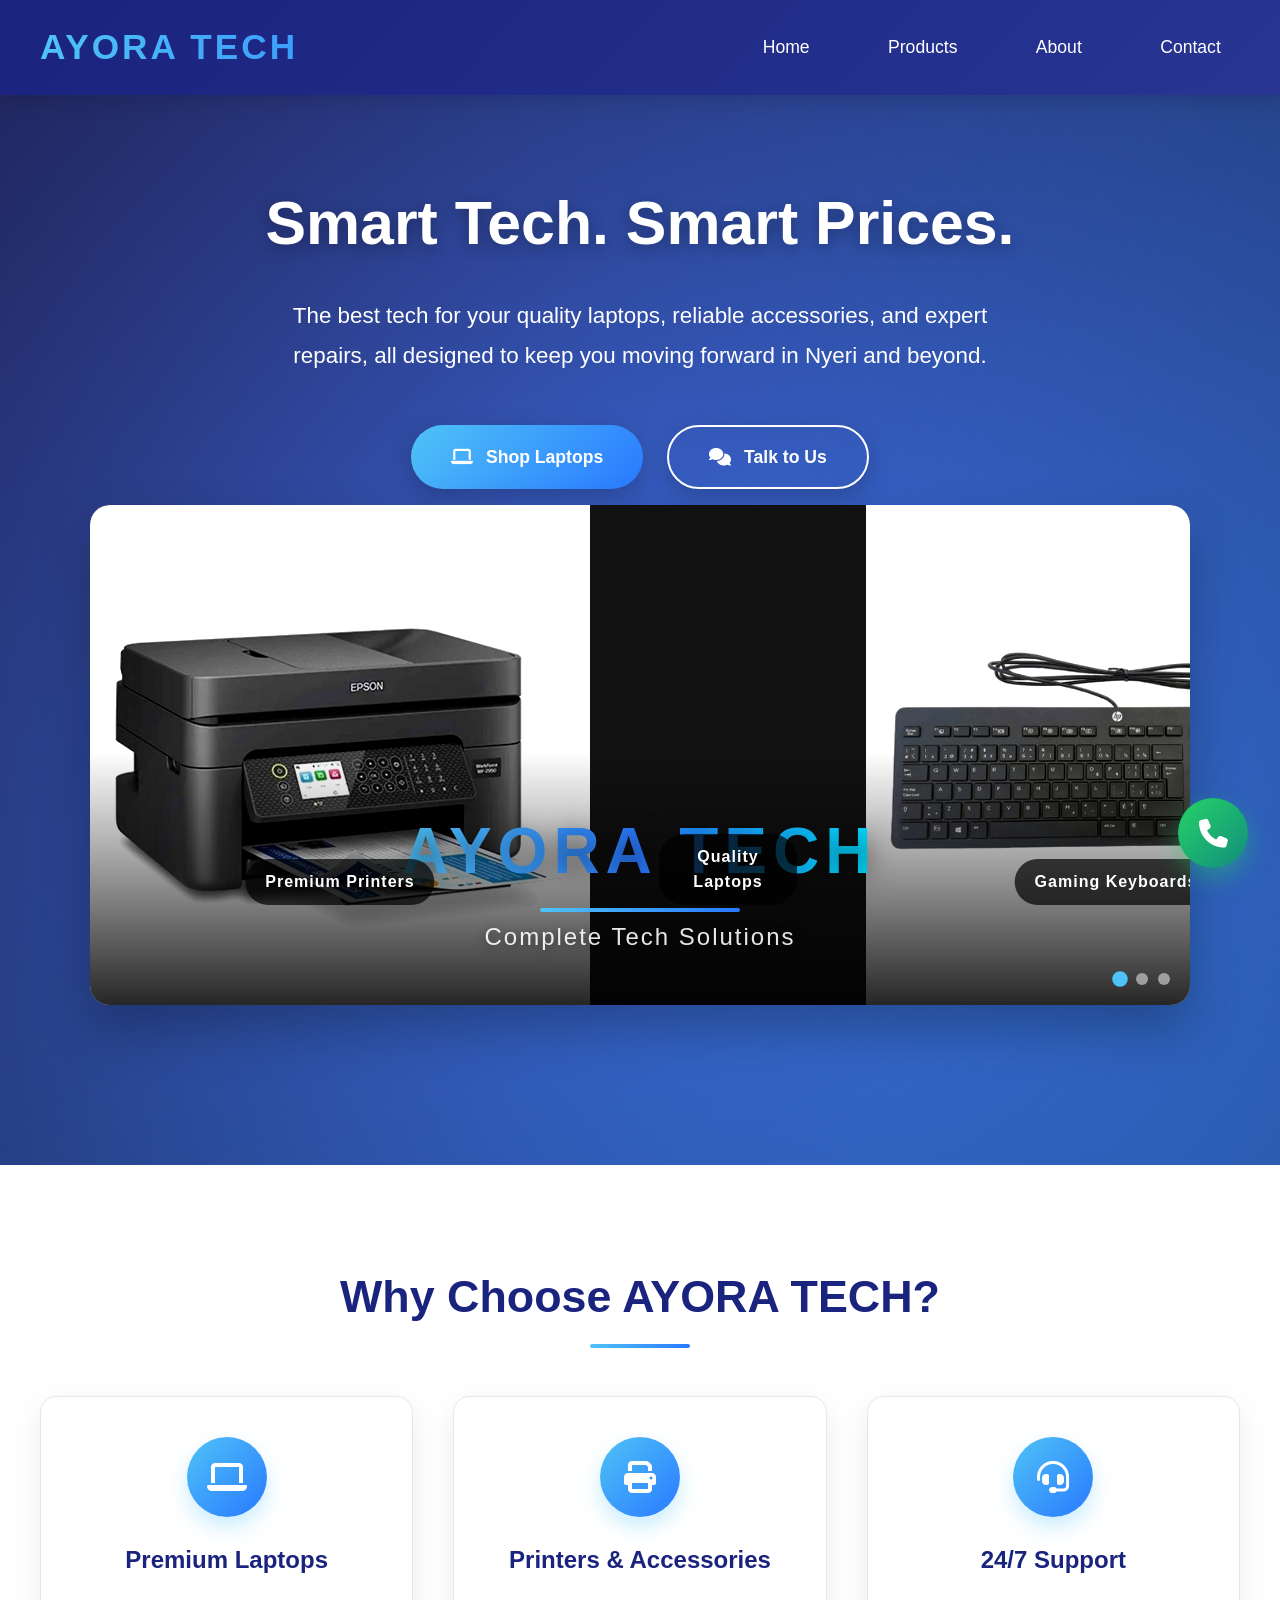
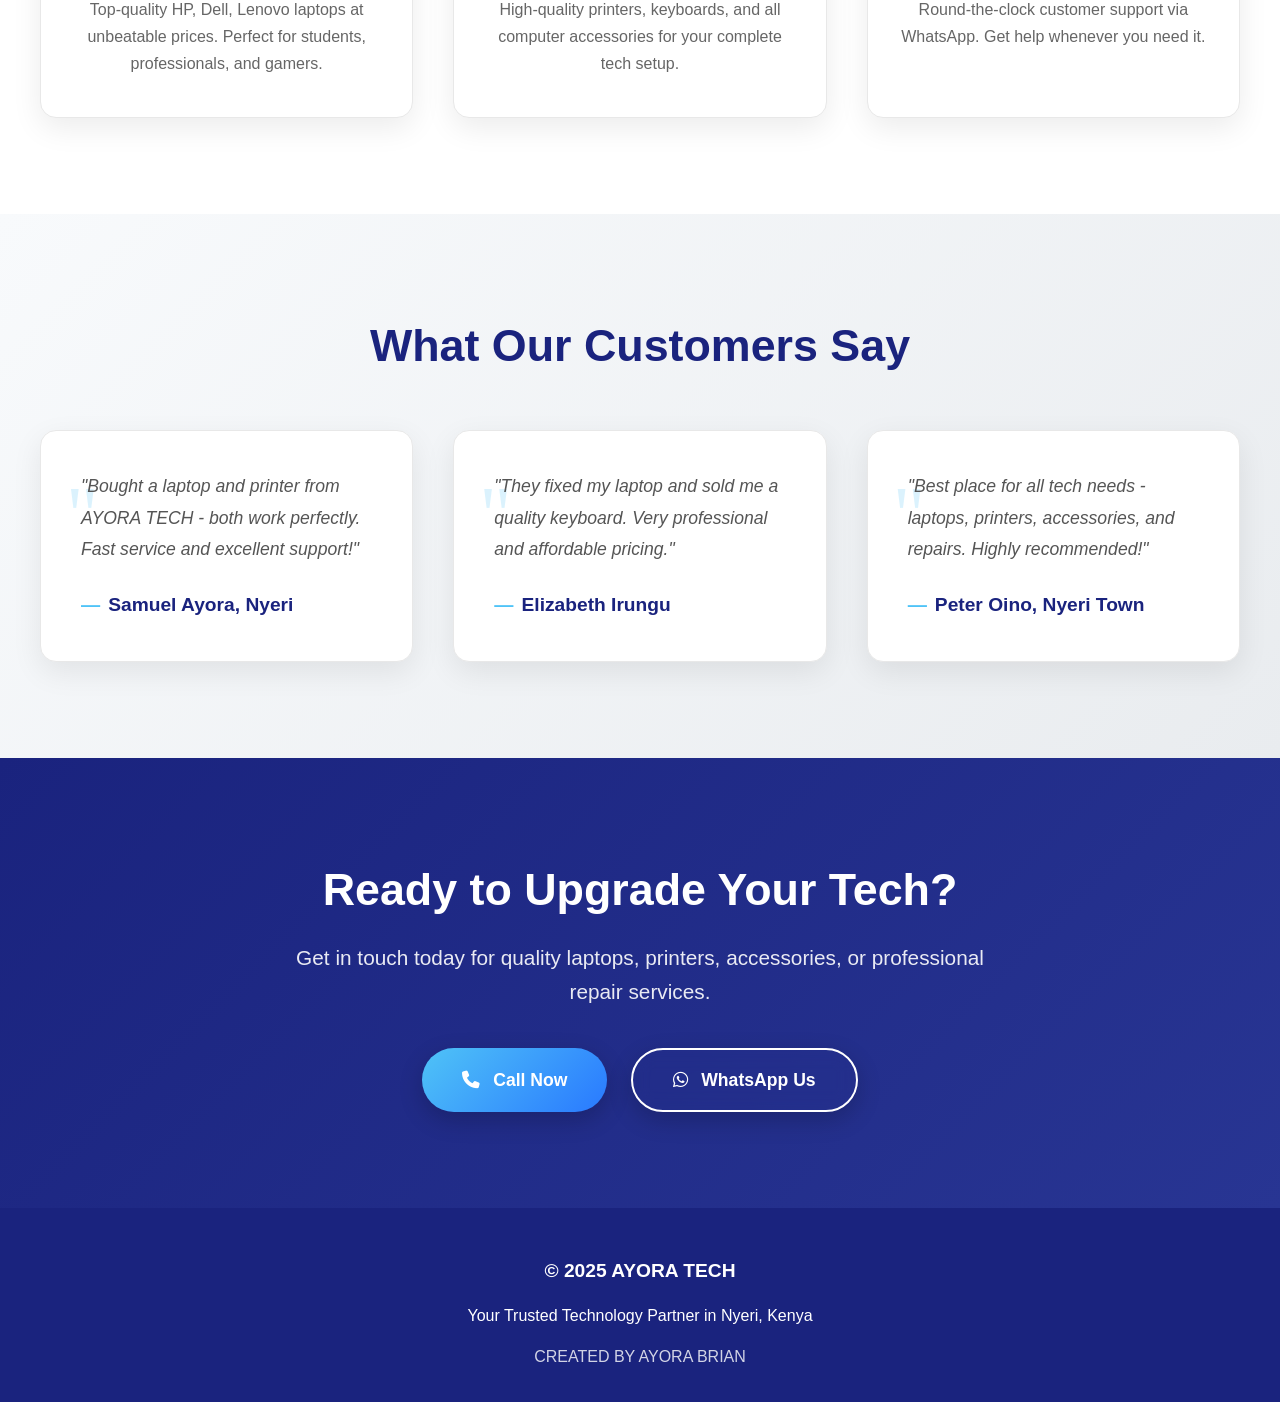
==== commit 6c40a829: "Update index.html" ====
--- a/index.html
+++ b/index.html
@@ -26,7 +26,7 @@
     <section class="hero" id="home">
         <h2>Smart Tech. Smart Prices.</h2>
         <p class="hero-subtext">
-            The best tech for you  quality laptops, reliable accessories, and expert repairs, 
+            The best tech for your  quality laptops, reliable accessories, and expert repairs, 
             all designed to keep you moving forward in Nyeri and beyond.
         </p>
         
@@ -165,4 +165,5 @@
 
     <script src="script.js"></script>
 </body>
-</html>+
+</html>
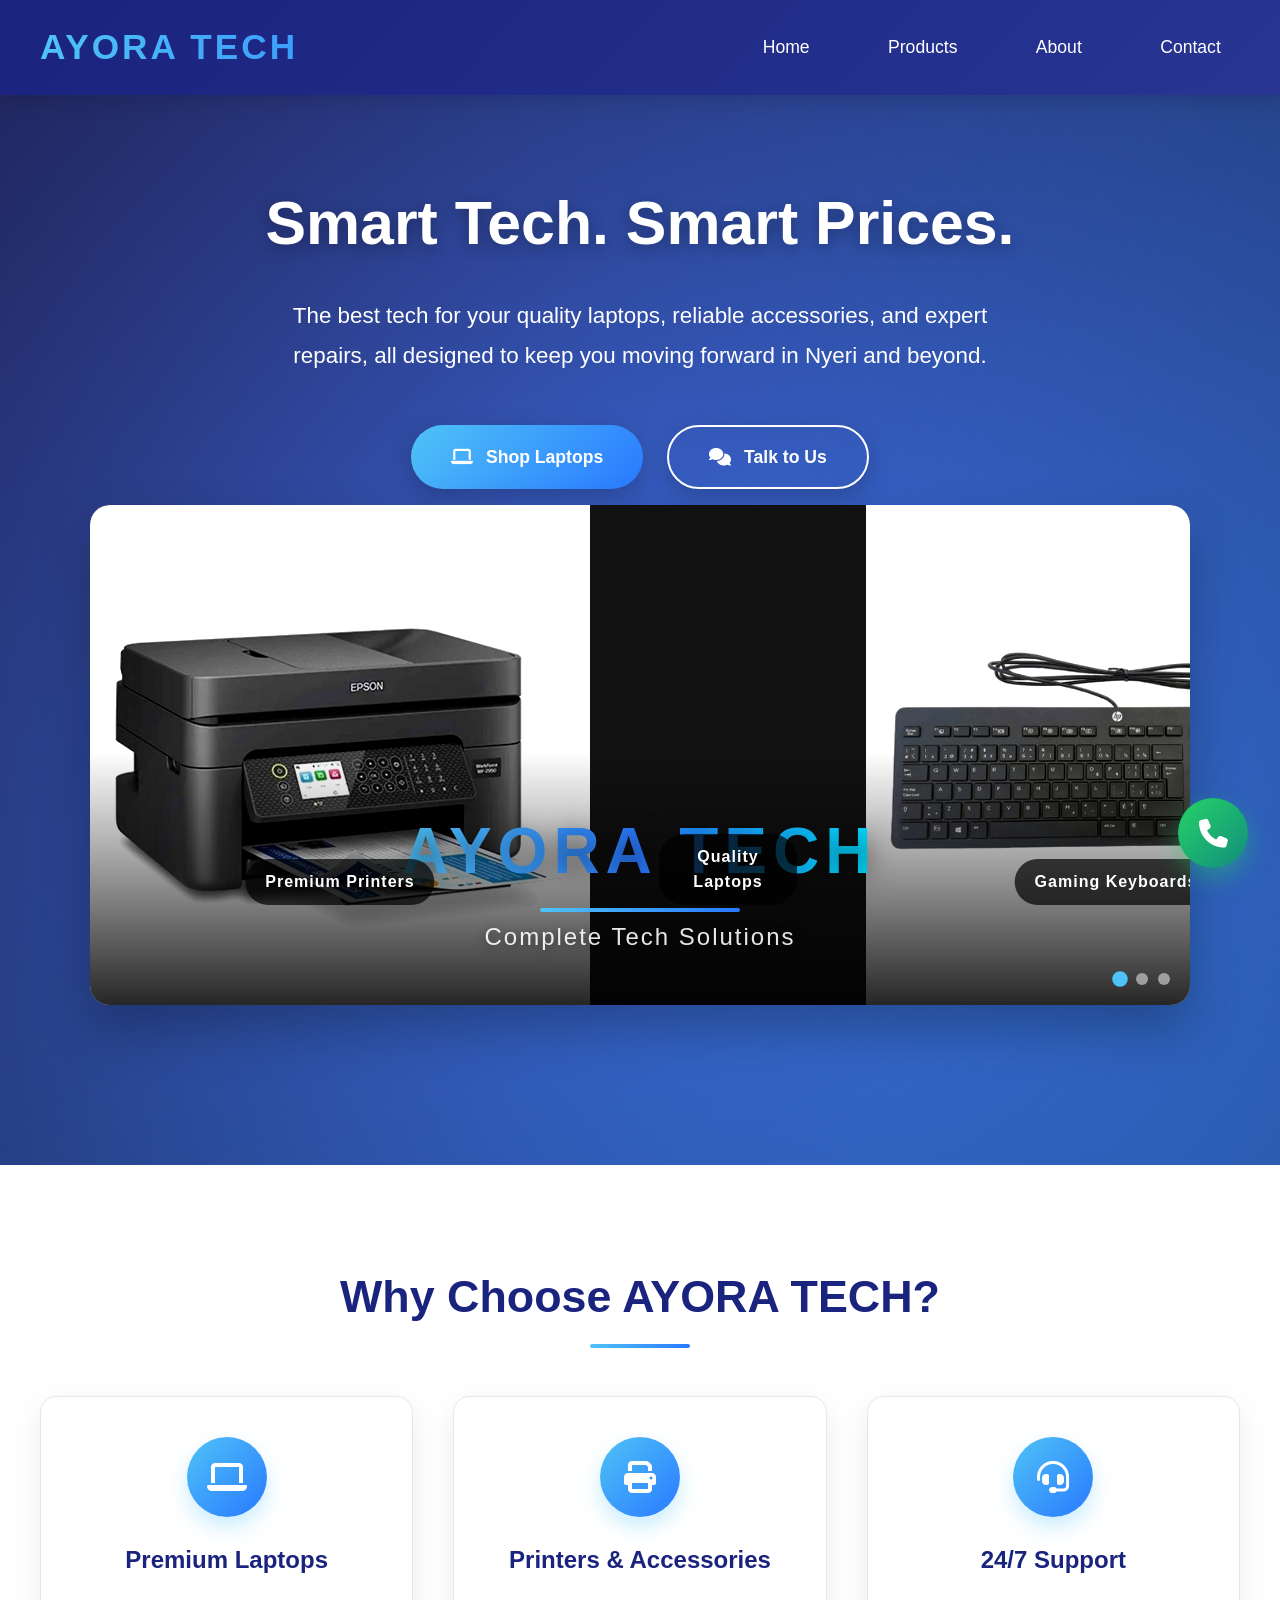
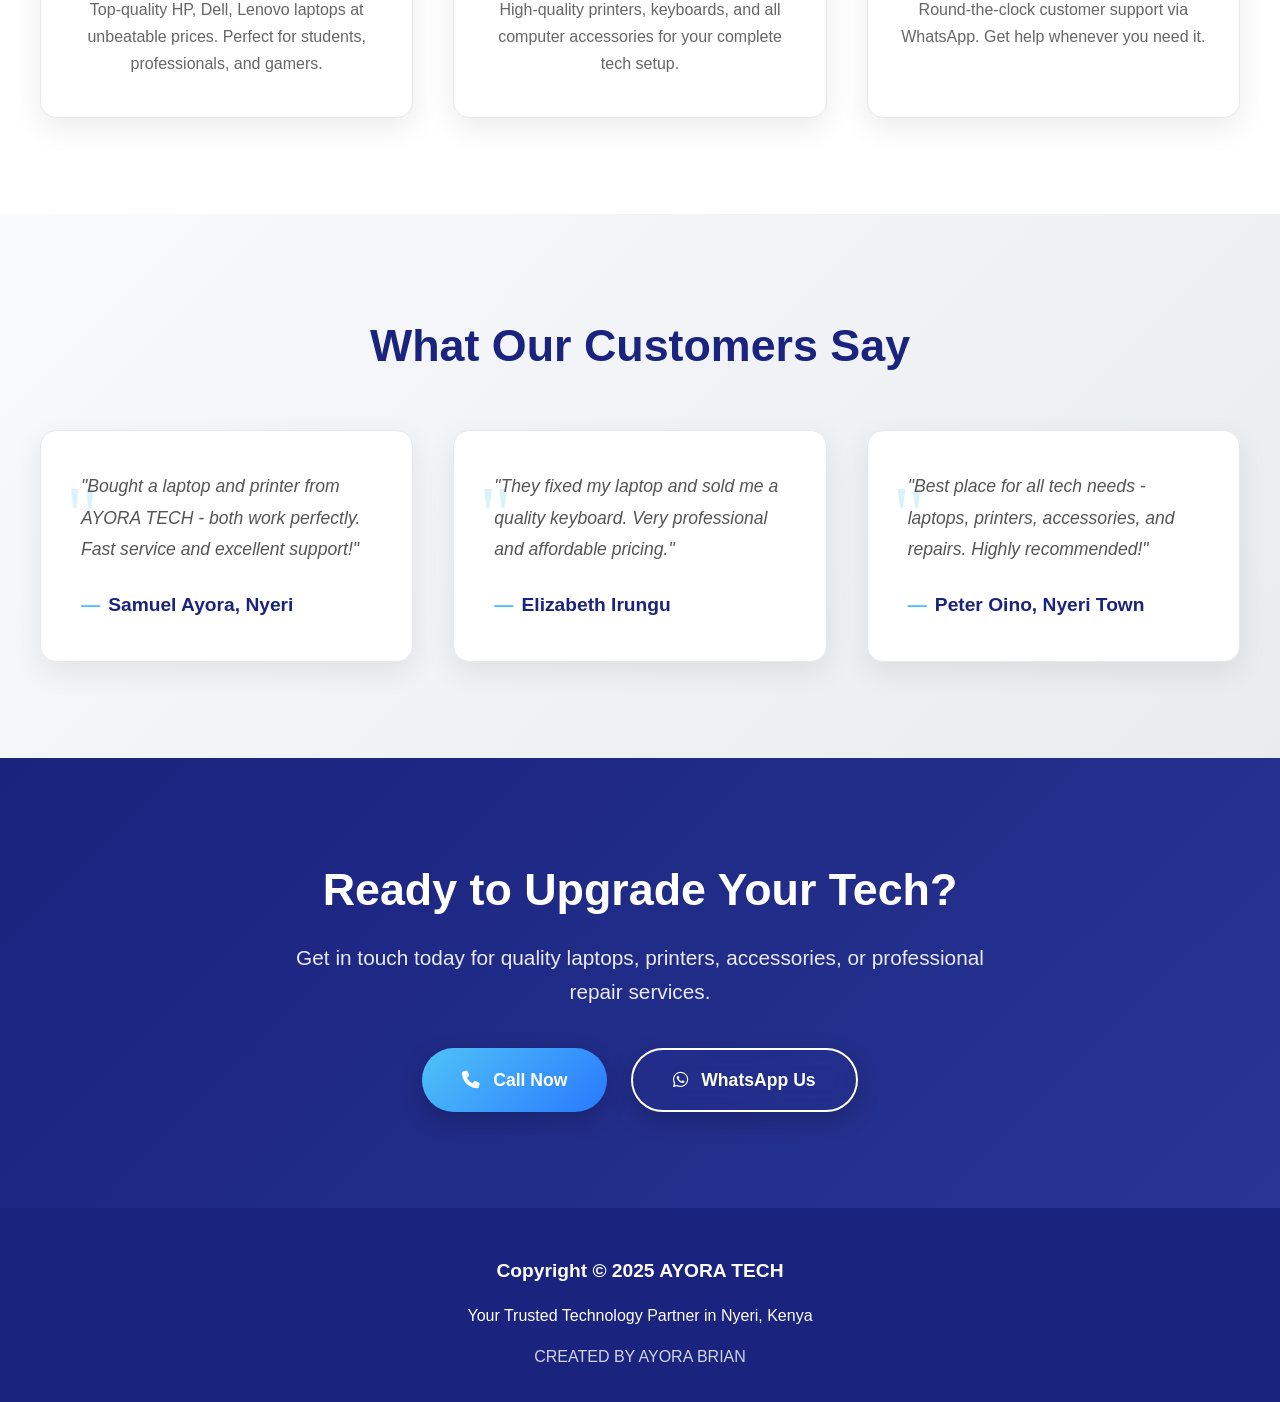
==== commit afbedac8: "Update index.html" ====
--- a/index.html
+++ b/index.html
@@ -157,7 +157,7 @@
     <!-- Footer -->
     <footer>
         <div class="footer-content">
-            <p class="footer-main">© 2025 AYORA TECH</p>
+            <p class="footer-main">Copyright © 2025 AYORA TECH</p>
             <p>Your Trusted Technology Partner in Nyeri, Kenya</p>
             <p class="footer-credit">CREATED BY AYORA BRIAN</p>
         </div>
@@ -167,3 +167,4 @@
 </body>
 
 </html>
+
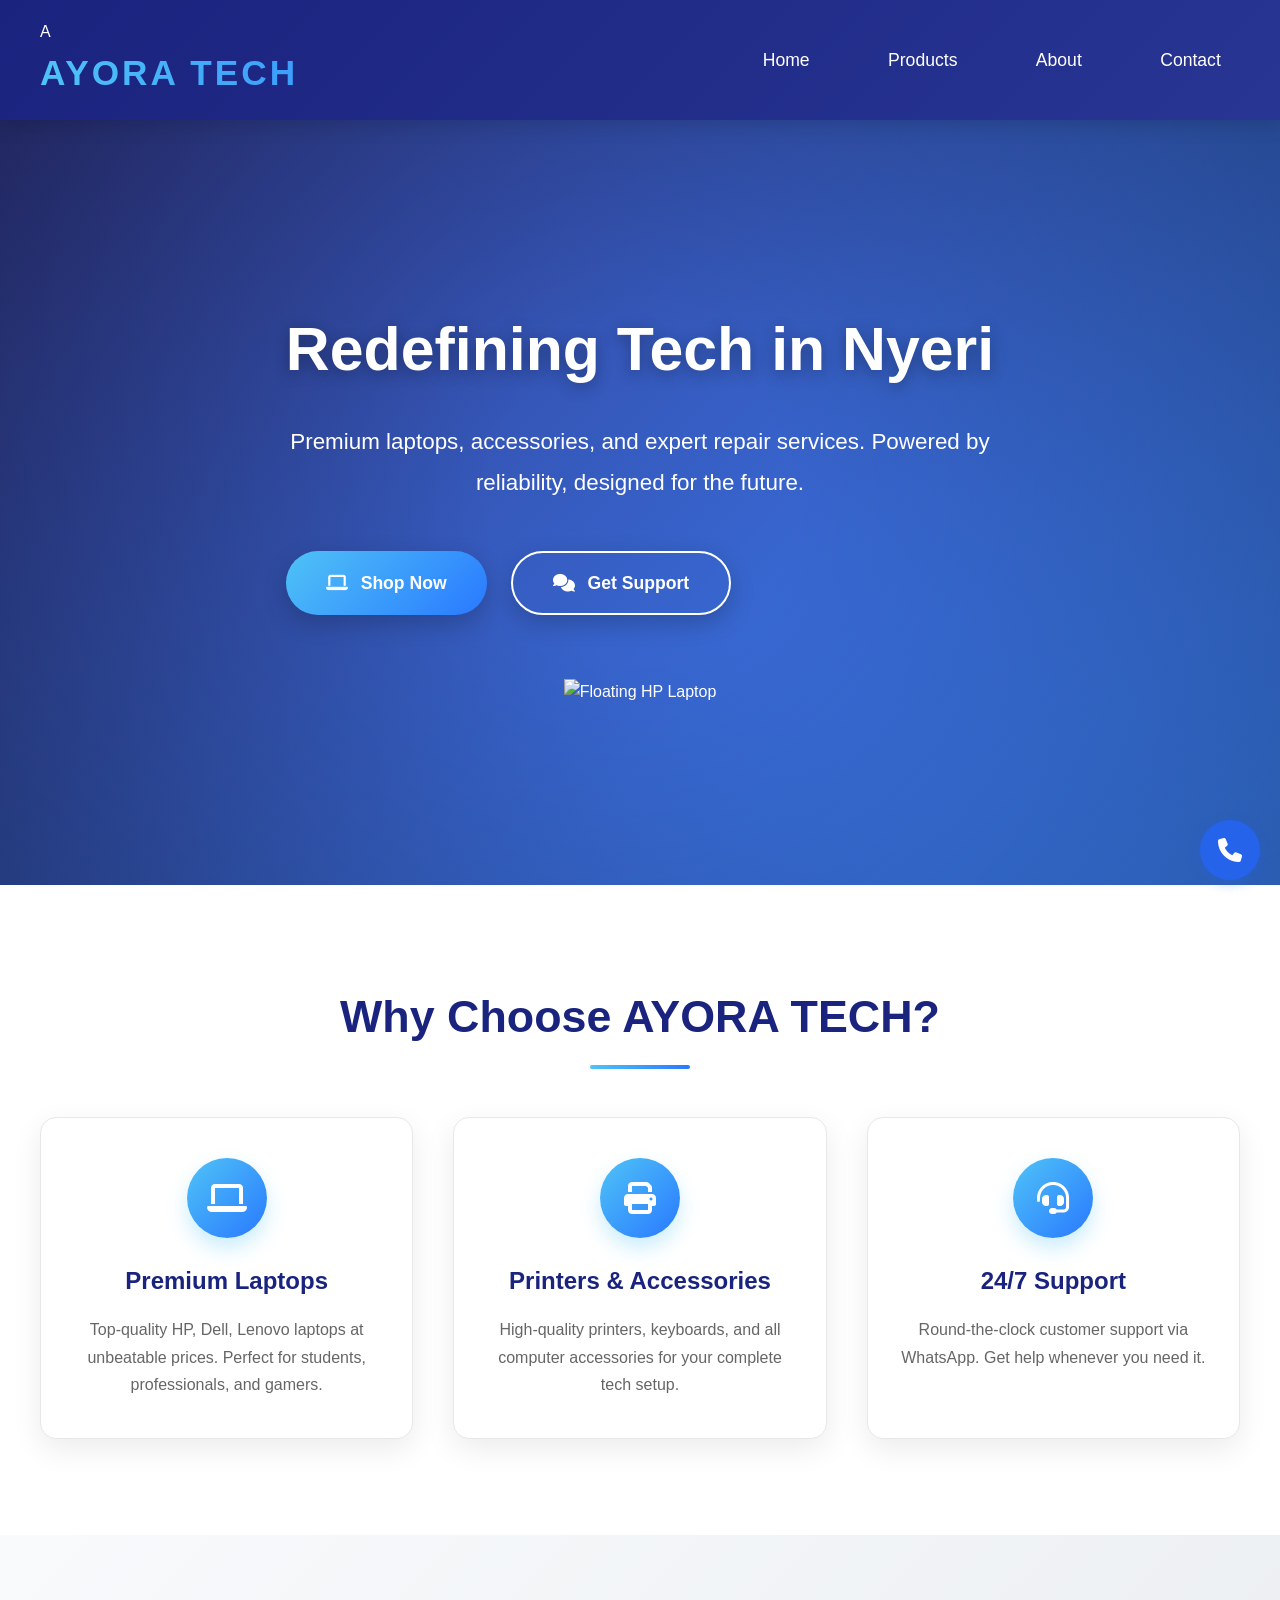
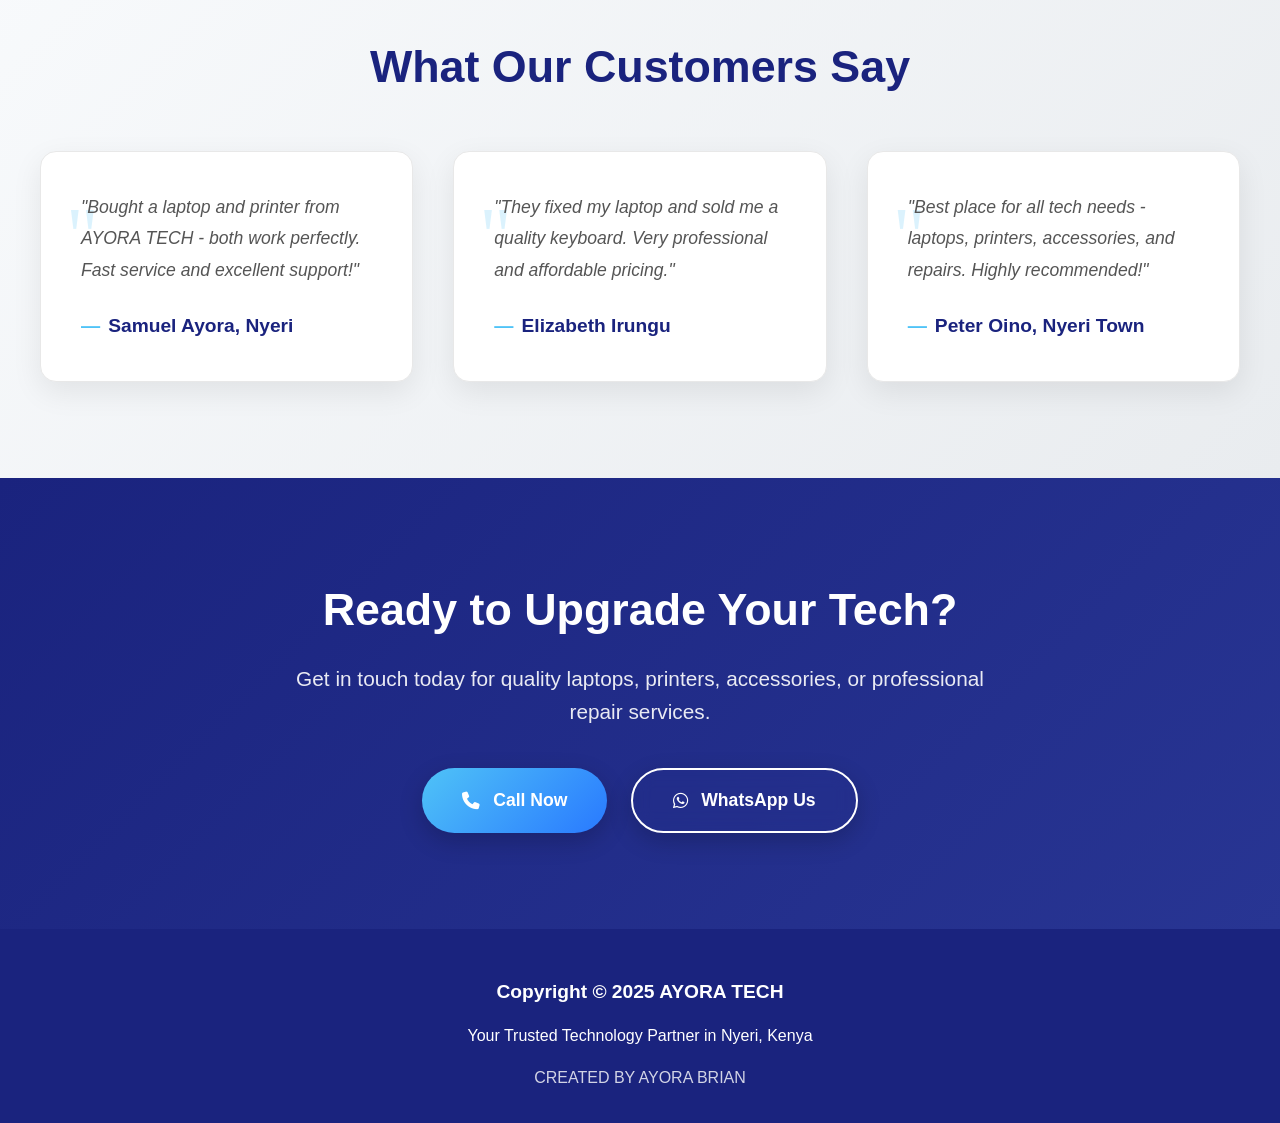
==== commit 8fb7ca25: "Update index.html" ====
--- a/index.html
+++ b/index.html
@@ -7,80 +7,51 @@
     <meta name="keywords" content="laptops Nyeri, laptop repair Nyeri, HP Dell Lenovo laptops Kenya, AYORA TECH">
     <meta name="author" content="AYORA TECH">
     <title>AYORA TECH | Premium Laptops & Repairs in Nyeri, Kenya</title>
+    
+    <!-- Modern Fonts -->
+    <link href="https://fonts.googleapis.com/css2?family=Poppins:wght@400;600;800&display=swap" rel="stylesheet">
     <link rel="stylesheet" href="https://cdnjs.cloudflare.com/ajax/libs/font-awesome/6.4.0/css/all.min.css">
     <link rel="stylesheet" href="style.css">
 </head>
 <body>
     <!-- Navigation -->
     <header class="navbar">
-        <h1 class="logo">AYORA TECH</h1>
+        <div class="logo-wrapper">
+            <div class="logo-icon">A</div>
+            <h1 class="logo">AYORA TECH</h1>
+        </div>
         <nav>
-            <a href="#home" class="active">Home</a>
+            <a href="index.html" class="active">Home</a>
             <a href="products.html">Products</a>
             <a href="about.html">About</a>
             <a href="contact.html">Contact</a>
         </nav>
     </header>
 
-    <!-- Hero Section -->
+    <!-- Hero Section with Floating Laptop -->
     <section class="hero" id="home">
-        <h2>Smart Tech. Smart Prices.</h2>
-        <p class="hero-subtext">
-            The best tech for your  quality laptops, reliable accessories, and expert repairs, 
-            all designed to keep you moving forward in Nyeri and beyond.
-        </p>
-        
-        <div class="hero-buttons">
-            <a href="products.html" class="btn-primary">
-                <i class="fas fa-laptop"></i> Shop Laptops
-            </a>
-            <a href="contact.html" class="btn-outline">
-                <i class="fas fa-comments"></i> Talk to Us
-            </a>
+        <div class="hero-glass-card">
+            <h2>Redefining <span>Tech</span> in Nyeri</h2>
+            <p class="hero-subtext">
+                Premium laptops, accessories, and expert repair services. 
+                Powered by reliability, designed for the future.
+            </p>
+            <div class="hero-buttons">
+                <a href="products.html" class="btn-primary">
+                    <i class="fas fa-laptop"></i> Shop Now
+                </a>
+                <a href="contact.html" class="btn-outline">
+                    <i class="fas fa-comments"></i> Get Support
+                </a>
+            </div>
         </div>
 
-        <!-- Image Slider - THREE DIFFERENT IMAGES -->
-        <div class="slider-section">
-            <div class="slider">
-                <div class="slides">
-                    <!-- 1. PRINTER IMAGE -->
-                    <div style="position: relative;">
-                        <img src="home 3.jpg" 
-                             alt="High-Quality Printers - AYORA TECH" 
-                             onerror="this.onerror=null; this.src='https://images.unsplash.com/photo-1570585420362-978945f91d8a?ixlib=rb-4.0.3&auto=format&fit=crop&w=1200&q=80';">
-                        <div class="image-label">Premium Printers</div>
-                    </div>
-                    
-                    <!-- 2. LAPTOP IMAGE -->
-                    <div style="position: relative;">
-                        <img src="laptop.jpg" 
-                             alt="Latest Laptops - AYORA TECH" 
-                             onerror="this.onerror=null; this.src='https://images.unsplash.com/photo-1496181133206-80ce9b88a853?ixlib=rb-4.0.3&auto=format&fit=crop&w=1200&q=80';">
-                        <div class="image-label">Quality Laptops</div>
-                    </div>
-                    
-                    <!-- 3. KEYBOARD IMAGE -->
-                    <div style="position: relative;">
-                        <img src="keyboard.jpg" 
-                             alt="Gaming Keyboards - AYORA TECH" 
-                             onerror="this.onerror=null; this.src='https://images.unsplash.com/photo-1541140532154-b024d705b90a?ixlib=rb-4.0.3&auto=format&fit=crop&w=1200&q=80';">
-                        <div class="image-label">Gaming Keyboards</div>
-                    </div>
-                </div>
-                
-                <!-- Modified AYORA TECH Overlay -->
-                <div class="slider-overlay">
-                    <div class="brand-text">AYORA TECH</div>
-                    <div class="brand-subtitle">Complete Tech Solutions</div>
-                </div>
-                
-                <!-- Slider Controls -->
-                <div class="slider-controls">
-                    <div class="slider-dot active" data-slide="0"></div>
-                    <div class="slider-dot" data-slide="1"></div>
-                    <div class="slider-dot" data-slide="2"></div>
-                </div>
-            </div>
+        <!-- The Fancy Floating Laptop -->
+        <div class="floating-laptop-container">
+            <div class="glow-effect"></div>
+            <!-- Replace 'laptop 1.jpg' with your preferred laptop image filename -->
+            <img src="laptop 1.jpg" alt="Floating HP Laptop" class="floating-laptop">
+            <div class="shadow-ellipse"></div>
         </div>
     </section>
 
@@ -165,6 +136,4 @@
 
     <script src="script.js"></script>
 </body>
-
 </html>
-
--- a/style.css
+++ b/style.css
@@ -2073,4 +2073,204 @@
         padding: 1rem;
         font-size: 1rem;
     }
-}+}
+
+
+/* Search match highlighting */
+mark {
+    background-color: #ffd700;
+    color: #000;
+    padding: 1px 3px;
+    border-radius: 2px;
+    font-weight: bold;
+}
+
+/* Notification animation */
+@keyframes slideIn {
+    from {
+        transform: translateY(100%);
+        opacity: 0;
+    }
+    to {
+        transform: translateY(0);
+        opacity: 1;
+    }
+}
+
+.whatsapp-notification {
+    position: fixed;
+    bottom: 20px;
+    left: 50%;
+    transform: translateX(-50%);
+    background: #25D366;
+    color: white;
+    padding: 15px 25px;
+    border-radius: 50px;
+    display: none;
+    align-items: center;
+    gap: 10px;
+    z-index: 1000;
+    box-shadow: 0 4px 15px rgba(37, 211, 102, 0.3);
+    animation: slideIn 0.3s ease;
+}
+
+.whatsapp-notification i {
+    font-size: 24px;
+}
+/* SEARCHBAR STYLE/
+/* Search Container Styles */
+.search-container {
+    margin: 25px auto 15px;
+    max-width: 600px;
+}
+
+.search-box {
+    position: relative;
+    display: flex;
+    align-items: center;
+    background: white;
+    border: 2px solid #2563eb;
+    border-radius: 50px;
+    padding: 12px 20px;
+    box-shadow: 0 4px 12px rgba(37, 99, 235, 0.15);
+    transition: all 0.3s ease;
+}
+
+.search-box:focus-within {
+    box-shadow: 0 6px 20px rgba(37, 99, 235, 0.25);
+    border-color: #1d4ed8;
+}
+
+.search-box i.fa-search {
+    color: #2563eb;
+    margin-right: 10px;
+    font-size: 18px;
+}
+
+#productSearch {
+    flex: 1;
+    border: none;
+    outline: none;
+    font-size: 16px;
+    padding: 5px 0;
+    background: transparent;
+}
+
+#clearSearch {
+    background: none;
+    border: none;
+    color: #999;
+    cursor: pointer;
+    padding: 5px;
+    font-size: 18px;
+    transition: color 0.2s;
+}
+
+#clearSearch:hover {
+    color: #ff4444;
+}
+
+.search-hint {
+    text-align: center;
+    margin-top: 8px;
+    font-size: 14px;
+    color: #666;
+    font-style: italic;
+}
+
+.search-results-info {
+    text-align: center;
+    margin-top: 10px;
+    padding: 8px 15px;
+    background: #f0f9ff;
+    border-radius: 20px;
+    color: #2563eb;
+    font-weight: 500;
+    display: none;
+}
+
+/* Highlight for search matches */
+.product-card.highlight {
+    box-shadow: 0 0 0 3px #2563eb;
+    transform: translateY(-5px);
+}
+
+.product-card .search-match {
+    background-color: #fff3cd;
+    padding: 2px 4px;
+    border-radius: 3px;
+    font-weight: bold;
+}
+
+/* No results message */
+.no-results {
+    grid-column: 1 / -1;
+    text-align: center;
+    padding: 40px;
+    color: #666;
+}
+
+.no-results i {
+    font-size: 48px;
+    color: #ccc;
+    margin-bottom: 15px;
+}
+
+/* Responsive search */
+@media (max-width: 768px) {
+    .search-box {
+        padding: 10px 15px;
+    }
+    
+    #productSearch {
+        font-size: 14px;
+    }
+    
+    .search-container {
+        margin: 20px 10px 10px;
+    }
+} 
+/* SEARCH STYLE/
+/* WhatsApp Floating Button */
+.whatsapp-float {
+    position: fixed;
+    bottom: 80px;
+    right: 20px;
+    width: 60px;
+    height: 60px;
+    background: #25D366;
+    color: white;
+    border-radius: 50%;
+    display: flex;
+    align-items: center;
+    justify-content: center;
+    font-size: 28px;
+    box-shadow: 0 4px 12px rgba(37, 211, 102, 0.3);
+    z-index: 100;
+    transition: transform 0.3s;
+}
+
+.whatsapp-float:hover {
+    transform: scale(1.1);
+}
+
+/* Call Float Button (already exists) */
+.call-float {
+    position: fixed;
+    bottom: 20px;
+    right: 20px;
+    width: 60px;
+    height: 60px;
+    background: #2563eb;
+    color: white;
+    border-radius: 50%;
+    display: flex;
+    align-items: center;
+    justify-content: center;
+    font-size: 24px;
+    box-shadow: 0 4px 12px rgba(37, 99, 235, 0.3);
+    z-index: 100;
+}
+
+
+
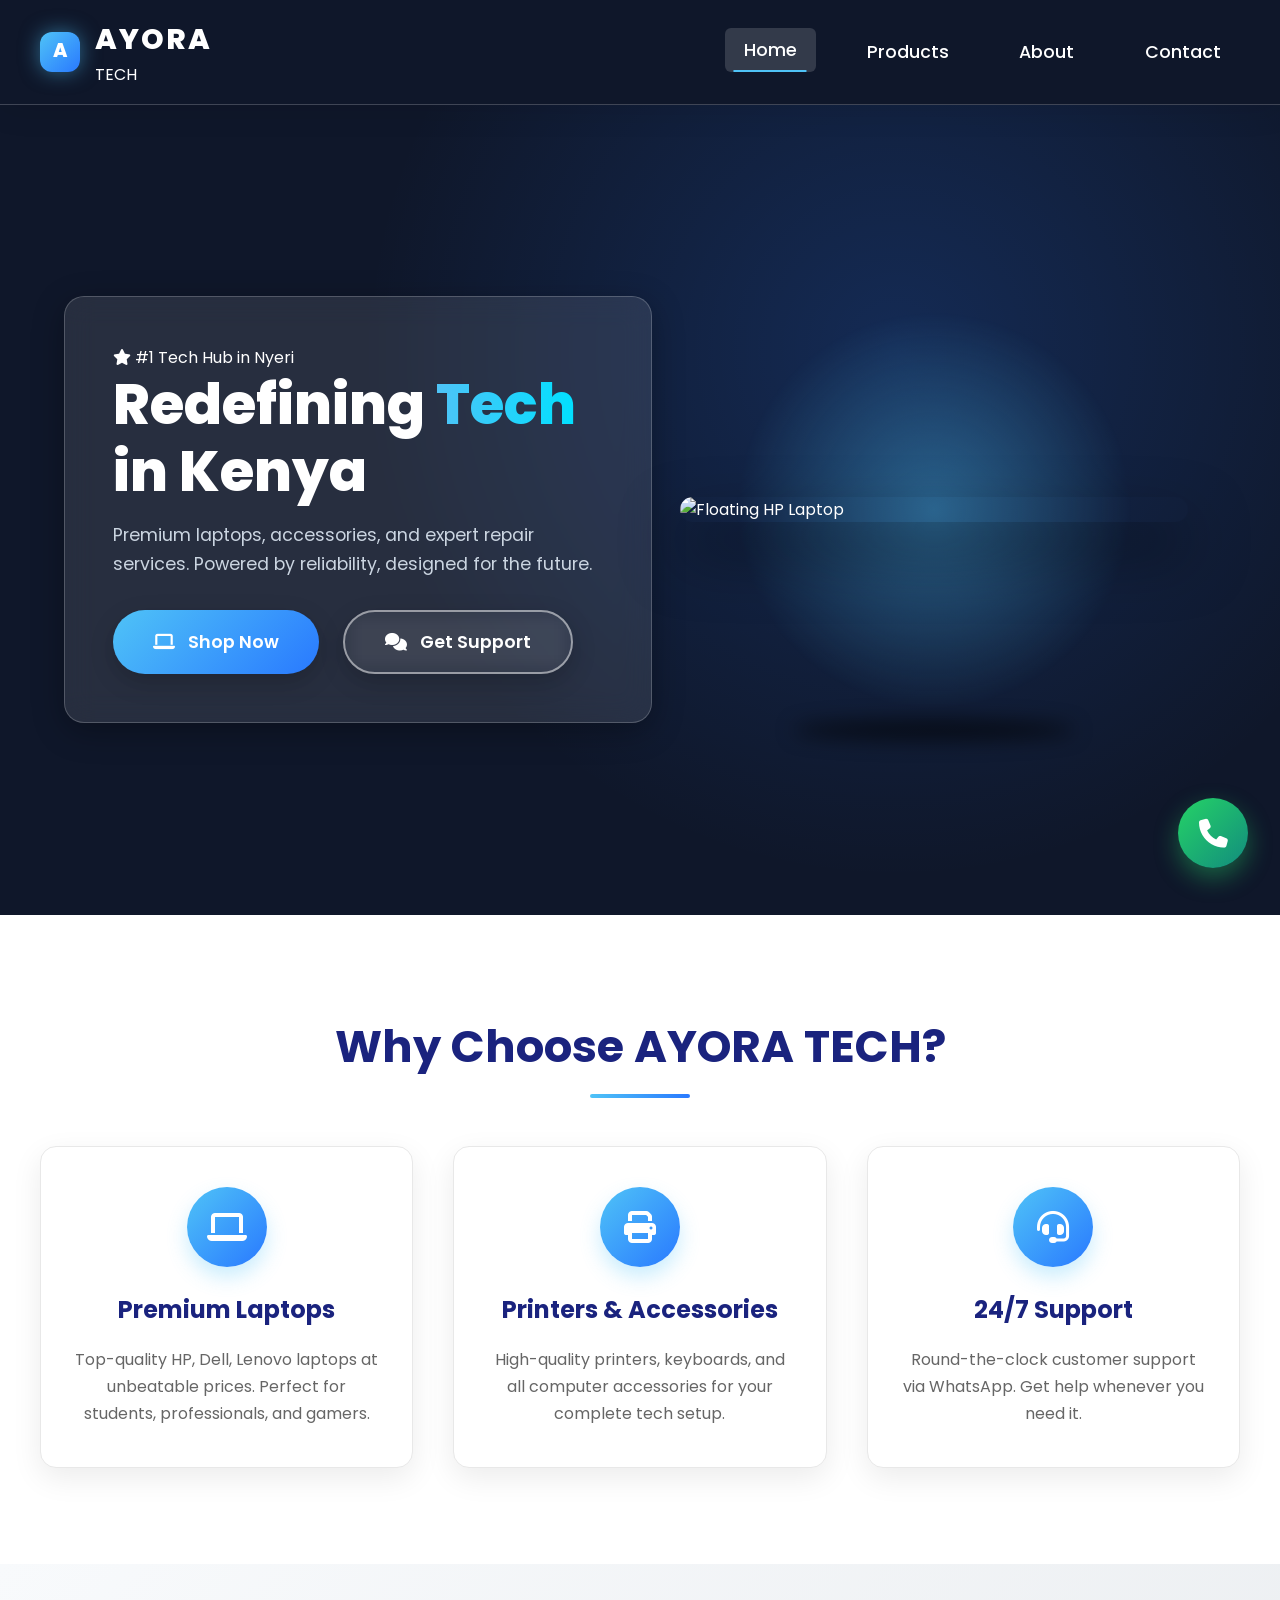
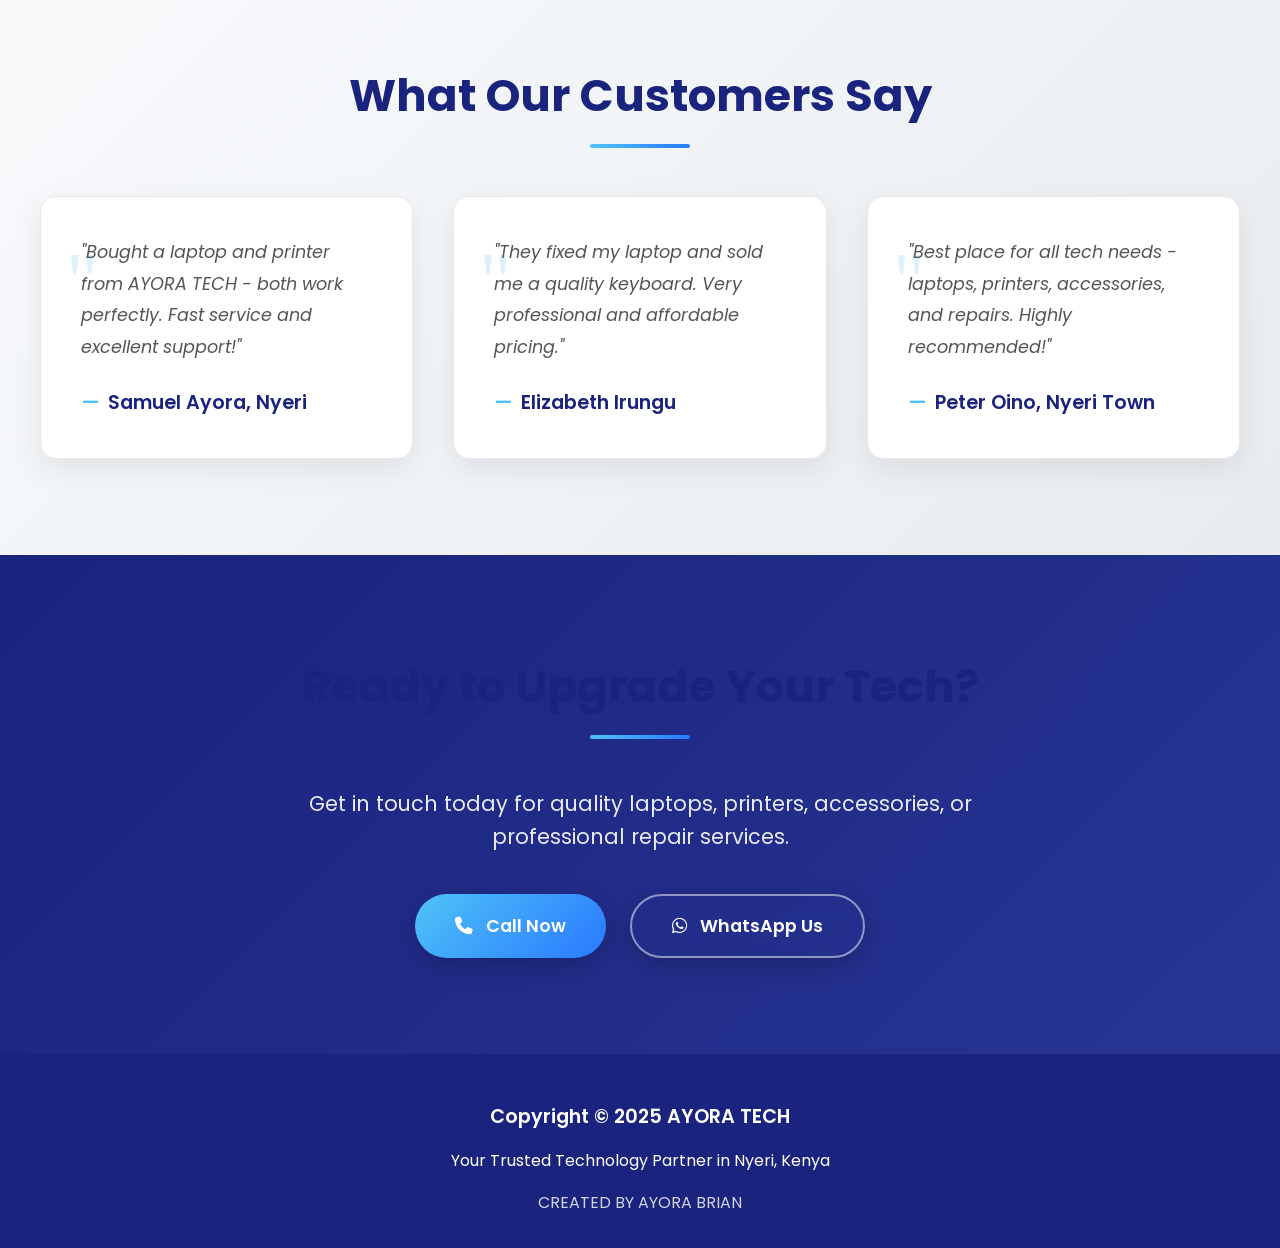
==== commit e0b21f36: "Update index.html" ====
--- a/index.html
+++ b/index.html
@@ -3,13 +3,13 @@
 <head>
     <meta charset="UTF-8">
     <meta name="viewport" content="width=device-width, initial-scale=1.0">
-    <meta name="description" content="AYORA TECH – Affordable laptops, accessories, and professional laptop repair services in Nyeri, Kenya. Order via WhatsApp.">
+    <meta name="description" content="AYORA TECH – Premium laptops, accessories, and professional laptop repair services in Nyeri, Kenya. Order via WhatsApp.">
     <meta name="keywords" content="laptops Nyeri, laptop repair Nyeri, HP Dell Lenovo laptops Kenya, AYORA TECH">
     <meta name="author" content="AYORA TECH">
     <title>AYORA TECH | Premium Laptops & Repairs in Nyeri, Kenya</title>
     
     <!-- Modern Fonts -->
-    <link href="https://fonts.googleapis.com/css2?family=Poppins:wght@400;600;800&display=swap" rel="stylesheet">
+    <link href="https://fonts.googleapis.com/css2?family=Poppins:wght@400;600;800&family=Montserrat:wght@700;900&display=swap" rel="stylesheet">
     <link rel="stylesheet" href="https://cdnjs.cloudflare.com/ajax/libs/font-awesome/6.4.0/css/all.min.css">
     <link rel="stylesheet" href="style.css">
 </head>
@@ -18,7 +18,10 @@
     <header class="navbar">
         <div class="logo-wrapper">
             <div class="logo-icon">A</div>
-            <h1 class="logo">AYORA TECH</h1>
+            <div class="logo-text">
+                <h1 class="logo">AYORA</h1>
+                <span class="logo-sub">TECH</span>
+            </div>
         </div>
         <nav>
             <a href="index.html" class="active">Home</a>
@@ -30,26 +33,37 @@
 
     <!-- Hero Section with Floating Laptop -->
     <section class="hero" id="home">
-        <div class="hero-glass-card">
-            <h2>Redefining <span>Tech</span> in Nyeri</h2>
-            <p class="hero-subtext">
-                Premium laptops, accessories, and expert repair services. 
-                Powered by reliability, designed for the future.
-            </p>
-            <div class="hero-buttons">
-                <a href="products.html" class="btn-primary">
-                    <i class="fas fa-laptop"></i> Shop Now
-                </a>
-                <a href="contact.html" class="btn-outline">
-                    <i class="fas fa-comments"></i> Get Support
-                </a>
+        <!-- Background Glowing Orbs -->
+        <div class="orb orb-1"></div>
+        <div class="orb orb-2"></div>
+        <div class="orb orb-3"></div>
+
+        <div class="hero-content">
+            <div class="hero-glass-card">
+                <div class="hero-badge">
+                    <i class="fas fa-star"></i> #1 Tech Hub in Nyeri
+                </div>
+                <h2>Redefining <span class="gradient-text">Tech</span> in Kenya</h2>
+                <p class="hero-subtext">
+                    Premium laptops, accessories, and expert repair services. 
+                    Powered by reliability, designed for the future.
+                </p>
+                <div class="hero-buttons">
+                    <a href="products.html" class="btn-primary">
+                        <i class="fas fa-laptop"></i> Shop Now
+                    </a>
+                    <a href="contact.html" class="btn-outline">
+                        <i class="fas fa-comments"></i> Get Support
+                    </a>
+                </div>
             </div>
         </div>
 
         <!-- The Fancy Floating Laptop -->
         <div class="floating-laptop-container">
             <div class="glow-effect"></div>
-            <!-- Replace 'laptop 1.jpg' with your preferred laptop image filename -->
+            <div class="glow-ring"></div>
+            <!-- Exact image name uploaded -->
             <img src="laptop 1.jpg" alt="Floating HP Laptop" class="floating-laptop">
             <div class="shadow-ellipse"></div>
         </div>
@@ -57,7 +71,7 @@
 
     <!-- Features Section -->
     <section class="features">
-        <h2>Why Choose AYORA TECH?</h2>
+        <h2>Why Choose <span class="gradient-text">AYORA TECH?</span></h2>
         <div class="features-grid">
             <div class="feature-card fade-in">
                 <div class="feature-icon">
@@ -87,7 +101,7 @@
 
     <!-- Testimonials -->
     <section class="testimonials">
-        <h2>What Our Customers Say</h2>
+        <h2>What Our <span class="gradient-text">Customers Say</span></h2>
         <div class="testimonial-grid">
             <div class="testimonial-card fade-in">
                 <p>"Bought a laptop and printer from AYORA TECH - both work perfectly. Fast service and excellent support!"</p>
--- a/style.css
+++ b/style.css
@@ -5,7 +5,7 @@
     margin: 0;
     padding: 0;
     box-sizing: border-box;
-    font-family: 'Segoe UI', Tahoma, Geneva, Verdana, sans-serif;
+    font-family: 'Poppins', 'Segoe UI', Tahoma, Geneva, Verdana, sans-serif;
 }
 
 body {
@@ -16,48 +16,61 @@
 }
 
 /* =====================
-   NAVBAR
+   MODERNIZED NAVBAR & LOGO
 ===================== */
 .navbar {
-    background: linear-gradient(135deg, #1a237e 0%, #283593 100%);
-    color: white;
-    padding: 1.2rem 2.5rem;
+    background: rgba(255, 255, 255, 0.1);
+    backdrop-filter: blur(10px);
+    border-bottom: 1px solid rgba(255, 255, 255, 0.2);
+    box-shadow: 0 4px 30px rgba(0, 0, 0, 0.1);
+    color: white;
+    padding: 1rem 2.5rem;
     display: flex;
     justify-content: space-between;
     align-items: center;
     position: sticky;
     top: 0;
     z-index: 1000;
-    box-shadow: 0 4px 20px rgba(0, 0, 0, 0.15);
+    background: #0f172a;
+}
+
+.logo-wrapper {
+    display: flex;
+    align-items: center;
+    gap: 15px;
+}
+
+.logo-icon {
+    width: 40px;
+    height: 40px;
+    background: linear-gradient(135deg, #4fc3f7, #2979ff);
+    border-radius: 12px;
+    display: flex;
+    align-items: center;
+    justify-content: center;
+    color: white;
+    font-weight: 800;
+    font-size: 1.2rem;
+    box-shadow: 0 0 20px rgba(79, 195, 247, 0.5);
+    animation: pulseGlow 2s infinite;
+}
+
+@keyframes pulseGlow {
+    0%, 100% { box-shadow: 0 0 10px rgba(79, 195, 247, 0.5); }
+    50% { box-shadow: 0 0 25px rgba(79, 195, 247, 0.9); }
 }
 
 .logo {
-    font-size: 2.2rem;
+    font-size: 1.8rem;
     font-weight: 800;
-    letter-spacing: 3px;
+    letter-spacing: 2px;
     text-transform: uppercase;
-    background: linear-gradient(270deg, #4fc3f7, #2979ff, #4fc3f7);
-    background-size: 400% 400%;
-    -webkit-background-clip: text;
-    -webkit-text-fill-color: transparent;
-    animation: logoGradient 8s ease infinite;
-    cursor: pointer;
-    transition: transform 0.3s ease;
-}
-
-@keyframes logoGradient {
-    0% { background-position: 0% 50%; }
-    50% { background-position: 100% 50%; }
-    100% { background-position: 0% 50%; }
-}
-
-.logo:hover {
-    transform: scale(1.05);
+    color: white;
 }
 
 nav {
     display: flex;
-    gap: 2.5rem;
+    gap: 2rem;
 }
 
 nav a {
@@ -71,7 +84,7 @@
     position: relative;
 }
 
-nav a:hover {
+nav a:hover, nav a.active {
     background-color: rgba(255, 255, 255, 0.15);
     transform: translateY(-2px);
 }
@@ -88,65 +101,57 @@
     transform: translateX(-50%);
 }
 
-nav a:hover::after {
+nav a:hover::after, nav a.active::after {
     width: 80%;
 }
 
 /* =====================
-   HERO SECTION
+   FANCY HERO SECTION
 ===================== */
 .hero {
-    padding: 5rem 2rem;
-    text-align: center;
-    background: linear-gradient(135deg, rgba(26, 35, 126, 0.9), rgba(41, 121, 255, 0.9));
-    color: white;
-    min-height: 85vh;
-    display: flex;
-    flex-direction: column;
-    justify-content: center;
-    align-items: center;
-    position: relative;
+    min-height: 90vh;
+    display: flex;
+    justify-content: space-between;
+    align-items: center;
+    padding: 2rem 5%;
+    background: radial-gradient(circle at 70% 30%, rgba(41, 121, 255, 0.2), transparent 50%), #0f172a;
+    color: white;
     overflow: hidden;
 }
 
-.hero::before {
-    content: '';
-    position: absolute;
-    top: 0;
-    left: 0;
-    right: 0;
-    bottom: 0;
-    background: radial-gradient(circle at center, transparent 20%, rgba(0,0,0,0.3) 100%);
-    z-index: 1;
-}
-
-.hero > * {
-    position: relative;
-    z-index: 2;
-}
-
-.hero h2 {
-    font-size: 3.8rem;
+.hero-glass-card {
+    background: rgba(255, 255, 255, 0.1);
+    backdrop-filter: blur(15px);
+    border: 1px solid rgba(255, 255, 255, 0.2);
+    border-radius: 20px;
+    padding: 3rem;
+    max-width: 600px;
+    animation: fadeInUp 1s ease-out;
+    box-shadow: 0 8px 32px 0 rgba(0, 0, 0, 0.3);
+}
+
+.hero-glass-card h2 {
+    font-size: 3.5rem;
     font-weight: 800;
-    margin-bottom: 1.5rem;
-    text-shadow: 0 4px 15px rgba(0, 0, 0, 0.3);
-    animation: fadeInUp 1s ease-out;
-}
-
-.hero-subtext {
-    font-size: 1.4rem;
-    max-width: 700px;
-    margin: 0 auto 3rem;
-    opacity: 0.9;
-    line-height: 1.8;
-    animation: fadeInUp 1s ease-out 0.2s both;
+    line-height: 1.2;
+    margin-bottom: 1rem;
+}
+
+.hero-glass-card h2 span {
+    background: linear-gradient(90deg, #4fc3f7, #00e0ff);
+    -webkit-background-clip: text;
+    -webkit-text-fill-color: transparent;
+}
+
+.hero-glass-card p {
+    color: #cbd5e1;
+    font-size: 1.1rem;
+    margin-bottom: 2rem;
 }
 
 .hero-buttons {
     display: flex;
     gap: 1.5rem;
-    margin-bottom: 4rem;
-    animation: fadeInUp 1s ease-out 0.4s both;
 }
 
 .btn-primary, .btn-outline {
@@ -171,7 +176,7 @@
 .btn-outline {
     background: transparent;
     color: white;
-    border: 2px solid white;
+    border: 2px solid rgba(255, 255, 255, 0.5);
     backdrop-filter: blur(10px);
 }
 
@@ -187,197 +192,76 @@
     box-shadow: 0 15px 35px rgba(255, 255, 255, 0.2);
 }
 
-/* =====================
-   SLIDER SECTION - THREE DIFFERENT IMAGES
-===================== */
-.slider-section {
-    max-width: 1100px;
-    margin: -3rem auto 5rem;
+/* FLOATING 3D LAPTOP */
+.floating-laptop-container {
     position: relative;
-    z-index: 3;
-}
-
-.slider {
-    width: 100%;
-    height: 500px; /* Perfect height for all images */
-    border-radius: 20px;
-    overflow: hidden;
-    box-shadow: 0 25px 50px rgba(0, 0, 0, 0.25);
+    width: 50%;
+    height: 500px;
+    display: flex;
+    align-items: center;
+    justify-content: center;
+}
+
+.glow-effect {
+    position: absolute;
+    width: 400px;
+    height: 400px;
+    background: radial-gradient(circle, rgba(79, 195, 247, 0.4), transparent 70%);
+    animation: glowPulse 4s infinite alternate;
+    z-index: 1;
+}
+
+@keyframes glowPulse {
+    from { transform: scale(0.8); opacity: 0.5; }
+    to { transform: scale(1.2); opacity: 1; }
+}
+
+.floating-laptop {
     position: relative;
-    background: #111; /* Dark background for contrast */
-}
-
-.slides {
-    display: flex;
-    width: 300%;
-    height: 100%;
-    animation: slide 18s infinite ease-in-out;
-}
-
-/* PERFECT IMAGE SIZING FOR PRINTER, LAPTOP AND KEYBOARD */
-.slides img {
-    width: 100%;
-    height: 100%;
-    object-fit: contain; /* Shows full image without cropping */
-    background-color: #ffffff; /* White background for clear visibility */
-    flex-shrink: 0;
-    padding: 20px; /* More padding for better presentation */
-}
-
-/* Make images more vibrant and clear */
-.slides img {
-    filter: brightness(1.05) contrast(1.1);
-    transition: filter 0.3s ease;
-}
-
-.slides img:hover {
-    filter: brightness(1.1) contrast(1.2);
-}
-
-@keyframes slide {
-    0%, 25% { transform: translateX(0); }
-    33%, 58% { transform: translateX(-33.333%); }
-    66%, 91% { transform: translateX(-66.666%); }
-    100% { transform: translateX(0); }
-}
-
-/* Image Labels */
-.image-label {
-    position: absolute;
-    bottom: 100px;
-    left: 50%;
-    transform: translateX(-50%);
-    background: rgba(0, 0, 0, 0.7);
-    color: white;
-    padding: 10px 20px;
-    border-radius: 25px;
-    font-weight: 600;
-    letter-spacing: 1px;
-    z-index: 3;
-    animation: labelFade 2s ease-in-out infinite;
-}
-
-@keyframes labelFade {
-    0%, 100% { opacity: 0.9; }
-    50% { opacity: 1; }
-}
-
-/* Modified AYORA TECH Text Overlay */
-.slider-overlay {
-    position: absolute;
-    bottom: 0;
-    left: 0;
-    right: 0;
-    background: linear-gradient(to top, rgba(0,0,0,0.85), transparent);
-    padding: 3rem 2rem;
-    text-align: center;
     z-index: 2;
-}
-
-.brand-text {
-    font-size: 4rem;
-    font-weight: 900;
-    text-transform: uppercase;
-    letter-spacing: 6px;
-    margin-bottom: 0.5rem;
-    background: linear-gradient(90deg, #4fc3f7, #2979ff, #00e0ff);
-    -webkit-background-clip: text;
-    -webkit-text-fill-color: transparent;
-    text-shadow: 0 5px 25px rgba(0, 0, 0, 0.5);
-    animation: 
-        textGlow 3s ease-in-out infinite,
-        floatText 6s ease-in-out infinite;
-    position: relative;
-    display: inline-block;
-}
-
-.brand-text::after {
-    content: '';
-    position: absolute;
-    bottom: -10px;
-    left: 50%;
-    transform: translateX(-50%);
-    width: 200px;
-    height: 4px;
-    background: linear-gradient(90deg, #4fc3f7, #2979ff);
-    border-radius: 2px;
-    animation: widthPulse 4s ease-in-out infinite;
-}
-
-.brand-subtitle {
-    font-size: 1.5rem;
-    color: rgba(255, 255, 255, 0.9);
-    font-weight: 300;
-    letter-spacing: 2px;
-    margin-top: 0.5rem;
-    text-shadow: 0 2px 10px rgba(0, 0, 0, 0.5);
-    animation: fadeInUp 1s ease-out 1s both;
-}
-
-@keyframes textGlow {
-    0%, 100% {
-        filter: drop-shadow(0 0 15px rgba(79, 195, 247, 0.5));
-    }
-    50% {
-        filter: drop-shadow(0 0 25px rgba(79, 195, 247, 0.8));
-    }
-}
-
-@keyframes floatText {
-    0%, 100% {
-        transform: translateY(0);
-    }
-    50% {
-        transform: translateY(-10px);
-    }
-}
-
-@keyframes widthPulse {
-    0%, 100% {
-        width: 200px;
-        opacity: 1;
-    }
-    50% {
-        width: 250px;
-        opacity: 0.8;
-    }
-}
-
-/* Slider Controls */
-.slider-controls {
+    width: 90%;
+    max-width: 600px;
+    border-radius: 15px;
+    box-shadow: 0 30px 60px rgba(0, 0, 0, 0.5);
+    animation: floatAnimation 4s ease-in-out infinite;
+    transform-origin: center bottom;
+}
+
+@keyframes floatAnimation {
+    0%, 100% { transform: translateY(0) rotateX(5deg) rotateY(-10deg); }
+    50% { transform: translateY(-30px) rotateX(0deg) rotateY(-5deg); }
+}
+
+.shadow-ellipse {
     position: absolute;
     bottom: 20px;
-    right: 20px;
-    display: flex;
-    gap: 10px;
-    z-index: 3;
-}
-
-.slider-dot {
-    width: 12px;
-    height: 12px;
+    width: 50%;
+    height: 20px;
+    background: rgba(0, 0, 0, 0.6);
     border-radius: 50%;
-    background: rgba(255, 255, 255, 0.5);
-    cursor: pointer;
-    transition: all 0.3s ease;
-}
-
-.slider-dot.active {
-    background: #4fc3f7;
-    transform: scale(1.3);
-}
-
-/* Image Loading Placeholder */
-.image-placeholder {
-    width: 100%;
-    height: 100%;
-    background: linear-gradient(45deg, #e0e0e0, #f5f5f5);
-    display: flex;
-    align-items: center;
-    justify-content: center;
-    color: #666;
-    font-size: 1.2rem;
-    flex-shrink: 0;
+    filter: blur(10px);
+    animation: shadowPulse 4s ease-in-out infinite;
+    z-index: 0;
+}
+
+@keyframes shadowPulse {
+    0%, 100% { transform: scale(1); opacity: 0.6; }
+    50% { transform: scale(0.8); opacity: 0.3; }
+}
+
+/* Responsive adjustments for the new hero */
+@media (max-width: 992px) {
+    .hero {
+        flex-direction: column;
+        text-align: center;
+    }
+    .hero-glass-card {
+        margin-bottom: 4rem;
+    }
+    .floating-laptop-container {
+        width: 100%;
+        height: 400px;
+    }
 }
 
 /* =====================
@@ -388,7 +272,7 @@
     background: white;
 }
 
-.features h2 {
+.features h2, .testimonials h2, .cta h2 {
     text-align: center;
     font-size: 2.8rem;
     color: #1a237e;
@@ -397,7 +281,7 @@
     padding-bottom: 1rem;
 }
 
-.features h2::after {
+.features h2::after, .testimonials h2::after, .cta h2::after {
     content: '';
     position: absolute;
     bottom: 0;
@@ -466,13 +350,6 @@
     background: linear-gradient(135deg, #f8fafc 0%, #e9ecef 100%);
 }
 
-.testimonials h2 {
-    text-align: center;
-    font-size: 2.8rem;
-    color: #1a237e;
-    margin-bottom: 3rem;
-}
-
 .testimonial-grid {
     display: grid;
     grid-template-columns: repeat(auto-fit, minmax(350px, 1fr));
@@ -541,11 +418,6 @@
     color: white;
 }
 
-.cta h2 {
-    font-size: 2.8rem;
-    margin-bottom: 1rem;
-}
-
 .cta p {
     font-size: 1.3rem;
     max-width: 700px;
@@ -560,7 +432,7 @@
 }
 
 /* =====================
-   CALL FLOAT BUTTON
+   FLOATING BUTTONS
 ===================== */
 .call-float {
     position: fixed;
@@ -586,6 +458,28 @@
     box-shadow: 0 15px 35px rgba(37, 211, 102, 0.6);
 }
 
+.whatsapp-float {
+    position: fixed;
+    bottom: 80px;
+    right: 20px;
+    width: 60px;
+    height: 60px;
+    background: #25D366;
+    color: white;
+    border-radius: 50%;
+    display: flex;
+    align-items: center;
+    justify-content: center;
+    font-size: 28px;
+    box-shadow: 0 4px 12px rgba(37, 211, 102, 0.3);
+    z-index: 100;
+    transition: transform 0.3s;
+}
+
+.whatsapp-float:hover {
+    transform: scale(1.1);
+}
+
 /* =====================
    FOOTER
 ===================== */
@@ -617,133 +511,13 @@
    ANIMATIONS
 ===================== */
 @keyframes fadeInUp {
-    from {
-        opacity: 0;
-        transform: translateY(30px);
-    }
-    to {
-        opacity: 1;
-        transform: translateY(0);
-    }
+    from { opacity: 0; transform: translateY(30px); }
+    to { opacity: 1; transform: translateY(0); }
 }
 
 .fade-in {
     animation: fadeInUp 1s ease-out;
 }
-
-/* =====================
-   RESPONSIVE DESIGN
-===================== */
-@media (max-width: 992px) {
-    .slider {
-        height: 400px;
-    }
-    
-    .brand-text {
-        font-size: 3rem;
-        letter-spacing: 4px;
-    }
-    
-    .brand-subtitle {
-        font-size: 1.2rem;
-    }
-}
-
-@media (max-width: 768px) {
-    .navbar {
-        flex-direction: column;
-        gap: 1rem;
-        padding: 1rem;
-    }
-
-    nav {
-        gap: 1rem;
-        flex-wrap: wrap;
-        justify-content: center;
-    }
-
-    .hero h2 {
-        font-size: 2.5rem;
-    }
-
-    .hero-subtext {
-        font-size: 1.2rem;
-        padding: 0 1rem;
-    }
-
-    .hero-buttons {
-        flex-direction: column;
-        align-items: center;
-    }
-
-    .btn-primary, .btn-outline {
-        width: 250px;
-        justify-content: center;
-    }
-
-    .slider {
-        height: 350px;
-    }
-    
-    .brand-text {
-        font-size: 2.5rem;
-        letter-spacing: 3px;
-    }
-    
-    .brand-subtitle {
-        font-size: 1.1rem;
-    }
-    
-    .slider-overlay {
-        padding: 2rem 1rem;
-    }
-
-    .features-grid,
-    .testimonial-grid {
-        grid-template-columns: 1fr;
-    }
-
-    .testimonial-card {
-        padding: 2rem;
-    }
-
-    .cta-buttons {
-        flex-direction: column;
-        align-items: center;
-    }
-}
-
-@media (max-width: 480px) {
-    .hero h2 {
-        font-size: 2rem;
-    }
-
-    .slider {
-        height: 280px;
-    }
-    
-    .brand-text {
-        font-size: 2rem;
-        letter-spacing: 2px;
-    }
-    
-    .brand-subtitle {
-        font-size: 1rem;
-    }
-
-    .features h2,
-    .testimonials h2,
-    .cta h2 {
-        font-size: 2.2rem;
-    }
-
-    .feature-card,
-    .testimonial-card {
-        padding: 1.8rem;
-    }
-}
-
-
 
 /* =====================
    PRODUCTS PAGE STYLES
@@ -768,18 +542,6 @@
     padding-bottom: 1rem;
 }
 
-.section-title::after {
-    content: '';
-    position: absolute;
-    bottom: 0;
-    left: 50%;
-    transform: translateX(-50%);
-    width: 100px;
-    height: 4px;
-    background: linear-gradient(to right, #4fc3f7, #2979ff);
-    border-radius: 2px;
-}
-
 .filter-buttons {
     display: flex;
     justify-content: center;
@@ -800,8 +562,7 @@
     font-size: 1rem;
 }
 
-.filter-btn:hover,
-.filter-btn.active {
+.filter-btn:hover, .filter-btn.active {
     background: linear-gradient(135deg, #1a237e 0%, #283593 100%);
     color: white;
     transform: translateY(-3px);
@@ -917,122 +678,80 @@
     background: linear-gradient(135deg, #283593, #3949ab);
 }
 
-/* WhatsApp Success Notification */
-.whatsapp-notification {
-    position: fixed;
-    top: 20px;
-    right: 20px;
-    background: linear-gradient(135deg, #25D366, #128C7E);
-    color: white;
-    padding: 1rem 2rem;
-    border-radius: 10px;
-    box-shadow: 0 5px 20px rgba(0,0,0,0.2);
-    z-index: 2000;
+/* Search Container Styles */
+.search-container {
+    margin: 25px auto 15px;
+    max-width: 600px;
+}
+
+.search-box {
+    position: relative;
+    display: flex;
+    align-items: center;
+    background: white;
+    border: 2px solid #2563eb;
+    border-radius: 50px;
+    padding: 12px 20px;
+    box-shadow: 0 4px 12px rgba(37, 99, 235, 0.15);
+    transition: all 0.3s ease;
+}
+
+.search-box:focus-within {
+    box-shadow: 0 6px 20px rgba(37, 99, 235, 0.25);
+    border-color: #1d4ed8;
+}
+
+.search-box i.fa-search {
+    color: #2563eb;
+    margin-right: 10px;
+    font-size: 18px;
+}
+
+#productSearch {
+    flex: 1;
+    border: none;
+    outline: none;
+    font-size: 16px;
+    padding: 5px 0;
+    background: transparent;
+}
+
+#clearSearch {
+    background: none;
+    border: none;
+    color: #999;
+    cursor: pointer;
+    padding: 5px;
+    font-size: 18px;
+    transition: color 0.2s;
+}
+
+#clearSearch:hover {
+    color: #ff4444;
+}
+
+.search-hint {
+    text-align: center;
+    margin-top: 8px;
+    font-size: 14px;
+    color: #666;
+    font-style: italic;
+}
+
+.search-results-info {
+    text-align: center;
+    margin-top: 10px;
+    padding: 8px 15px;
+    background: #f0f9ff;
+    border-radius: 20px;
+    color: #2563eb;
+    font-weight: 500;
     display: none;
-    align-items: center;
-    gap: 12px;
-    animation: slideIn 0.3s ease;
-}
-
-@keyframes slideIn {
-    from {
-        transform: translateX(100%);
-        opacity: 0;
-    }
-    to {
-        transform: translateX(0);
-        opacity: 1;
-    }
 }
 
 /* =====================
-   MOBILE RESPONSIVE FOR PRODUCTS
+   ABOUT PAGE STYLES
 ===================== */
-@media (max-width: 768px) {
-    .products {
-        padding: 2rem 1rem;
-    }
-    
-    .section-title {
-        font-size: 2.2rem;
-    }
-    
-    .filter-buttons {
-        gap: 0.8rem;
-        margin-bottom: 2rem;
-    }
-    
-    .filter-btn {
-        padding: 0.6rem 1.5rem;
-        font-size: 0.9rem;
-    }
-    
-    .product-grid {
-        grid-template-columns: repeat(auto-fill, minmax(250px, 1fr));
-        gap: 1.5rem;
-    }
-    
-    .product-card img {
-        height: 180px;
-    }
-    
-    .product-card h3 {
-        font-size: 1.2rem;
-    }
-    
-    .product-price {
-        font-size: 1.4rem;
-    }
-    
-    .whatsapp-btn {
-        padding: 0.8rem 1.2rem;
-        font-size: 0.9rem;
-    }
-    
-    .flow-btn {
-        width: 100%;
-        max-width: none;
-        padding: 0.9rem 2rem;
-    }
-}
-
-@media (max-width: 480px) {
-    .section-title {
-        font-size: 1.8rem;
-    }
-    
-    .product-grid {
-        grid-template-columns: 1fr;
-        gap: 1.2rem;
-    }
-    
-    .product-card {
-        padding: 1.2rem;
-    }
-    
-    .product-card img {
-        height: 160px;
-    }
-    
-    .filter-buttons {
-        flex-direction: column;
-        align-items: center;
-    }
-    
-    .filter-btn {
-        width: 200px;
-    }
-}
-
-
-
-
-
-/* =====================
-   ABOUT PAGE STYLES (SPECIFIC TO ABOUT PAGE ONLY)
-===================== */
-
-/* About Hero Section - Only affects .about-hero in about.html */
 .about-hero {
     background: linear-gradient(rgba(26, 35, 126, 0.85), rgba(26, 35, 126, 0.9)), url('https://images.unsplash.com/photo-1517077304055-6e89abbf09b0?ixlib=rb-4.0.3&auto=format&fit=crop&w=1920&q=80');
     background-size: cover;
@@ -1043,22 +762,6 @@
     margin-bottom: 3rem;
     position: relative;
     overflow: hidden;
-}
-
-.about-hero::before {
-    content: '';
-    position: absolute;
-    top: 0;
-    left: 0;
-    right: 0;
-    bottom: 0;
-    background: radial-gradient(circle at center, transparent 20%, rgba(0,0,0,0.3) 100%);
-    z-index: 1;
-}
-
-.about-hero > * {
-    position: relative;
-    z-index: 2;
 }
 
 .about-hero h1 {
@@ -1075,14 +778,12 @@
     opacity: 0.9;
 }
 
-/* Container for about page */
 .about-container {
     max-width: 1200px;
     margin: 0 auto;
     padding: 0 2rem 4rem;
 }
 
-/* Section card specific to about page */
 .about-section-card {
     background: white;
     border-radius: 15px;
@@ -1097,7 +798,6 @@
     box-shadow: 0 15px 40px rgba(0, 0, 0, 0.12);
 }
 
-/* Specific title for about page */
 .about-section-title {
     color: #1a237e;
     font-size: 2.2rem;
@@ -1119,7 +819,6 @@
     line-height: 1.8;
 }
 
-/* Team Section - specific to about page */
 .about-team-section {
     display: flex;
     align-items: center;
@@ -1167,7 +866,6 @@
     border-left: 4px solid #4fc3f7;
 }
 
-/* Values Grid */
 .about-values-grid {
     display: grid;
     grid-template-columns: repeat(auto-fit, minmax(280px, 1fr));
@@ -1200,7 +898,6 @@
     line-height: 1.6;
 }
 
-/* Repair Services */
 .about-repair-grid {
     display: grid;
     grid-template-columns: 1fr 1fr;
@@ -1237,39 +934,6 @@
     font-size: 1.2rem;
 }
 
-/* Info Boxes for about page */
-.about-info-box {
-    padding: 1.2rem;
-    border-radius: 8px;
-    margin: 1.5rem 0;
-    display: flex;
-    align-items: flex-start;
-    gap: 10px;
-}
-
-.about-info-box i {
-    margin-top: 3px;
-}
-
-.about-info-box.success {
-    background: #e8f5e9;
-    border-left: 4px solid #4CAF50;
-    color: #2e7d32;
-}
-
-.about-info-box.info {
-    background: #e3f2fd;
-    border-left: 4px solid #2196F3;
-    color: #1565c0;
-}
-
-.about-info-box.warning {
-    background: #fff3cd;
-    border-left: 4px solid #ffc107;
-    color: #856404;
-}
-
-/* Repair Form for about page */
 .about-repair-form {
     background: #f8f9fa;
     padding: 2.5rem;
@@ -1308,7 +972,6 @@
     color: #e53935;
 }
 
-/* Use more specific selectors for form elements in about page */
 .about-repair-form select,
 .about-repair-form textarea,
 .about-repair-form input {
@@ -1343,7 +1006,6 @@
     font-style: italic;
 }
 
-/* About page specific buttons */
 .about-btn-primary {
     background: linear-gradient(135deg, #1a237e 0%, #283593 100%);
     color: white;
@@ -1393,7 +1055,6 @@
     color: white;
 }
 
-/* CTA Section for about page */
 .about-cta-section {
     text-align: center;
     background: linear-gradient(135deg, #f8f9fa 0%, #e9ecef 100%);
@@ -1409,7 +1070,6 @@
     padding: 1rem 0;
 }
 
-/* Success Message for about page */
 #aboutSuccessMsg {
     display: none;
     background: linear-gradient(135deg, #4CAF50, #2E7D32);
@@ -1421,152 +1081,6 @@
     animation: fadeIn 0.5s ease;
     box-shadow: 0 5px 15px rgba(76, 175, 80, 0.3);
 }
-
-/* =====================
-   MOBILE RESPONSIVE FOR ABOUT PAGE
-===================== */
-@media (max-width: 992px) {
-    .about-hero h1 {
-        font-size: 2.8rem;
-    }
-    
-    .about-hero p {
-        font-size: 1.2rem;
-    }
-    
-    .about-team-section {
-        flex-direction: column;
-        gap: 3rem;
-    }
-    
-    .about-repair-grid {
-        grid-template-columns: 1fr;
-        gap: 2.5rem;
-    }
-    
-    .about-repair-info {
-        padding-right: 0;
-    }
-}
-
-@media (max-width: 768px) {
-    .about-hero {
-        padding: 4rem 1.5rem;
-    }
-    
-    .about-hero h1 {
-        font-size: 2.3rem;
-    }
-    
-    .about-hero p {
-        font-size: 1.1rem;
-        padding: 0 1rem;
-    }
-    
-    .about-container {
-        padding: 0 1.5rem 3rem;
-    }
-    
-    .about-section-card {
-        padding: 2rem;
-    }
-    
-    .about-section-title {
-        font-size: 1.8rem;
-    }
-    
-    .about-team-card {
-        padding: 2rem;
-    }
-    
-    .about-team-image {
-        width: 180px;
-        height: 180px;
-    }
-    
-    .about-form-row {
-        grid-template-columns: 1fr;
-        gap: 1rem;
-    }
-    
-    .about-repair-form {
-        padding: 1.8rem;
-    }
-    
-    .about-btn-shadow {
-        display: block;
-        margin: 1rem 0;
-        width: 100%;
-        max-width: 300px;
-    }
-    
-    .about-actions {
-        display: flex;
-        flex-direction: column;
-        align-items: center;
-        gap: 1rem;
-    }
-}
-
-@media (max-width: 480px) {
-    .about-hero h1 {
-        font-size: 2rem;
-    }
-    
-    .about-hero p {
-        font-size: 1rem;
-    }
-    
-    .about-section-card {
-        padding: 1.5rem;
-    }
-    
-    .about-section-title {
-        font-size: 1.6rem;
-    }
-    
-    .about-team-image {
-        width: 150px;
-        height: 150px;
-    }
-    
-    .about-values-grid {
-        grid-template-columns: 1fr;
-        gap: 1rem;
-    }
-    
-    .about-value-card {
-        padding: 1.5rem;
-    }
-    
-    .about-repair-points li {
-        font-size: 1rem;
-        padding: 0.6rem 0;
-    }
-    
-    .about-repair-form select,
-    .about-repair-form textarea,
-    .about-repair-form input {
-        padding: 0.8rem;
-        font-size: 0.95rem;
-    }
-    
-    .about-btn-primary {
-        padding: 0.9rem 1.5rem;
-        font-size: 1rem;
-    }
-    
-    .about-btn-shadow {
-        padding: 0.9rem 2rem;
-        font-size: 1rem;
-    }
-    
-    .about-info-box {
-        padding: 1rem;
-        font-size: 0.9rem;
-    }
-}
-
 
 /* =====================
    CONTACT PAGE STYLES
@@ -1698,21 +1212,10 @@
     border: 2px solid transparent;
 }
 
-.whatsapp-action-btn {
-    border-left: 4px solid #25D366;
-}
-
-.call-action-btn {
-    border-left: 4px solid #4fc3f7;
-}
-
-.products-action-btn {
-    border-left: 4px solid #1a237e;
-}
-
-.about-action-btn {
-    border-left: 4px solid #ff9800;
-}
+.whatsapp-action-btn { border-left: 4px solid #25D366; }
+.call-action-btn { border-left: 4px solid #4fc3f7; }
+.products-action-btn { border-left: 4px solid #1a237e; }
+.about-action-btn { border-left: 4px solid #ff9800; }
 
 .whatsapp-action-btn:hover,
 .call-action-btn:hover,
@@ -1722,81 +1225,6 @@
     box-shadow: 0 10px 25px rgba(0, 0, 0, 0.15);
 }
 
-.whatsapp-action-btn:hover {
-    background: #f0f9f0;
-    border-color: #25D366;
-}
-
-.call-action-btn:hover {
-    background: #f0f7ff;
-    border-color: #4fc3f7;
-}
-
-.products-action-btn:hover {
-    background: #f0f2ff;
-    border-color: #1a237e;
-}
-
-.about-action-btn:hover {
-    background: #fff3e0;
-    border-color: #ff9800;
-}
-
-.whatsapp-action-btn i:first-child,
-.call-action-btn i:first-child,
-.products-action-btn i:first-child,
-.about-action-btn i:first-child {
-    font-size: 1.8rem;
-    width: 50px;
-    text-align: center;
-}
-
-.whatsapp-action-btn i:first-child {
-    color: #25D366;
-}
-
-.call-action-btn i:first-child {
-    color: #4fc3f7;
-}
-
-.products-action-btn i:first-child {
-    color: #1a237e;
-}
-
-.about-action-btn i:first-child {
-    color: #ff9800;
-}
-
-.whatsapp-action-btn div {
-    flex: 1;
-    margin: 0 1rem;
-}
-
-.whatsapp-action-btn h4 {
-    color: #333;
-    font-size: 1.2rem;
-    margin-bottom: 0.3rem;
-}
-
-.whatsapp-action-btn p {
-    color: #666;
-    font-size: 0.9rem;
-}
-
-.whatsapp-action-btn i:last-child {
-    color: #777;
-    transition: transform 0.3s ease;
-}
-
-.whatsapp-action-btn:hover i:last-child,
-.call-action-btn:hover i:last-child,
-.products-action-btn:hover i:last-child,
-.about-action-btn:hover i:last-child {
-    transform: translateX(5px);
-    color: #1a237e;
-}
-
-/* Map Section */
 .map-section {
     margin-bottom: 4rem;
 }
@@ -1828,19 +1256,6 @@
     align-items: center;
 }
 
-.map-overlay p {
-    display: flex;
-    align-items: center;
-    gap: 10px;
-    margin: 0;
-    font-size: 0.9rem;
-}
-
-.map-overlay i {
-    color: #4fc3f7;
-}
-
-/* Quick Contact Form */
 .quick-contact-form {
     background: white;
     padding: 2.5rem;
@@ -1866,32 +1281,17 @@
     grid-column: 1 / -1;
 }
 
-.form-input {
-    width: 100%;
-    padding: 1rem;
-    border: 2px solid #ddd;
-    border-radius: 8px;
-    font-size: 1rem;
-    transition: all 0.3s ease;
-}
-
-.form-input:focus {
-    outline: none;
-    border-color: #4fc3f7;
-    box-shadow: 0 0 0 3px rgba(79, 195, 247, 0.2);
-}
-
+.form-input,
 .form-textarea {
     width: 100%;
     padding: 1rem;
     border: 2px solid #ddd;
     border-radius: 8px;
     font-size: 1rem;
-    font-family: inherit;
-    resize: vertical;
-    min-height: 120px;
-}
-
+    transition: all 0.3s ease;
+}
+
+.form-input:focus,
 .form-textarea:focus {
     outline: none;
     border-color: #4fc3f7;
@@ -1921,356 +1321,22 @@
     box-shadow: 0 10px 25px rgba(37, 211, 102, 0.3);
 }
 
-/* Flow Buttons */
-.flow-buttons {
-    display: flex;
-    justify-content: center;
-    gap: 2rem;
-    margin-top: 3rem;
-}
-
-.flow-btn {
-    display: inline-flex;
-    align-items: center;
-    justify-content: center;
-    gap: 10px;
-    padding: 1rem 2.5rem;
-    background: linear-gradient(135deg, #1a237e, #283593);
-    color: white;
-    text-decoration: none;
-    border-radius: 50px;
-    font-weight: 600;
-    font-size: 1.1rem;
-    transition: all 0.3s ease;
-    box-shadow: 0 5px 15px rgba(26, 35, 126, 0.2);
-}
-
-.flow-btn.outline {
-    background: white;
-    color: #1a237e;
-    border: 2px solid #1a237e;
-}
-
-.flow-btn:hover {
-    transform: translateY(-3px);
-    box-shadow: 0 8px 20px rgba(26, 35, 126, 0.3);
-}
-
-.flow-btn.outline:hover {
-    background: #1a237e;
-    color: white;
-}
-
-/* =====================
-   MOBILE RESPONSIVE FOR CONTACT PAGE
-===================== */
+/* Responsive adjustments */
 @media (max-width: 992px) {
-    .contact-info-grid {
-        grid-template-columns: 1fr;
-        gap: 2.5rem;
-    }
-    
-    .contact-actions {
-        order: -1;
-    }
+    .about-team-section { flex-direction: column; gap: 3rem; }
+    .about-repair-grid { grid-template-columns: 1fr; gap: 2.5rem; }
+    .contact-info-grid { grid-template-columns: 1fr; gap: 2.5rem; }
+    .contact-actions { order: -1; }
 }
 
 @media (max-width: 768px) {
-    .contact-section {
-        padding: 2rem 1.5rem;
-    }
-    
-    .contact-title {
-        font-size: 2.2rem;
-        margin-bottom: 2rem;
-    }
-    
-    .contact-item {
-        padding: 1.2rem;
-    }
-    
-    .whatsapp-action-btn,
-    .call-action-btn,
-    .products-action-btn,
-    .about-action-btn {
-        padding: 1.2rem;
-    }
-    
-    .map-overlay {
-        flex-direction: column;
-        gap: 0.5rem;
-        text-align: center;
-        padding: 1rem;
-    }
-    
-    .form-grid {
-        grid-template-columns: 1fr;
-        gap: 1rem;
-    }
-    
-    .quick-contact-form {
-        padding: 1.8rem;
-    }
-    
-    .flow-buttons {
-        flex-direction: column;
-        align-items: center;
-        gap: 1rem;
-    }
-    
-    .flow-btn {
-        width: 100%;
-        max-width: 300px;
-    }
-}
-
-@media (max-width: 480px) {
-    .contact-title {
-        font-size: 1.8rem;
-    }
-    
-    .contact-item {
-        flex-direction: column;
-        text-align: center;
-        gap: 1rem;
-    }
-    
-    .contact-icon {
-        margin: 0 auto;
-    }
-    
-    .whatsapp-action-btn,
-    .call-action-btn,
-    .products-action-btn,
-    .about-action-btn {
-        flex-direction: column;
-        text-align: center;
-        gap: 0.8rem;
-    }
-    
-    .whatsapp-action-btn div {
-        margin: 0;
-    }
-    
-    .whatsapp-action-btn i:last-child {
-        display: none;
-    }
-    
-    .phone-number {
-        font-size: 1.2rem;
-    }
-    
-    .map-container iframe {
-        height: 300px;
-    }
-    
-    .form-input,
-    .form-textarea {
-        padding: 0.9rem;
-    }
-    
-    .send-message-btn {
-        padding: 1rem;
-        font-size: 1rem;
-    }
-}
-
-
-/* Search match highlighting */
-mark {
-    background-color: #ffd700;
-    color: #000;
-    padding: 1px 3px;
-    border-radius: 2px;
-    font-weight: bold;
-}
-
-/* Notification animation */
-@keyframes slideIn {
-    from {
-        transform: translateY(100%);
-        opacity: 0;
-    }
-    to {
-        transform: translateY(0);
-        opacity: 1;
-    }
-}
-
-.whatsapp-notification {
-    position: fixed;
-    bottom: 20px;
-    left: 50%;
-    transform: translateX(-50%);
-    background: #25D366;
-    color: white;
-    padding: 15px 25px;
-    border-radius: 50px;
-    display: none;
-    align-items: center;
-    gap: 10px;
-    z-index: 1000;
-    box-shadow: 0 4px 15px rgba(37, 211, 102, 0.3);
-    animation: slideIn 0.3s ease;
-}
-
-.whatsapp-notification i {
-    font-size: 24px;
-}
-/* SEARCHBAR STYLE/
-/* Search Container Styles */
-.search-container {
-    margin: 25px auto 15px;
-    max-width: 600px;
-}
-
-.search-box {
-    position: relative;
-    display: flex;
-    align-items: center;
-    background: white;
-    border: 2px solid #2563eb;
-    border-radius: 50px;
-    padding: 12px 20px;
-    box-shadow: 0 4px 12px rgba(37, 99, 235, 0.15);
-    transition: all 0.3s ease;
-}
-
-.search-box:focus-within {
-    box-shadow: 0 6px 20px rgba(37, 99, 235, 0.25);
-    border-color: #1d4ed8;
-}
-
-.search-box i.fa-search {
-    color: #2563eb;
-    margin-right: 10px;
-    font-size: 18px;
-}
-
-#productSearch {
-    flex: 1;
-    border: none;
-    outline: none;
-    font-size: 16px;
-    padding: 5px 0;
-    background: transparent;
-}
-
-#clearSearch {
-    background: none;
-    border: none;
-    color: #999;
-    cursor: pointer;
-    padding: 5px;
-    font-size: 18px;
-    transition: color 0.2s;
-}
-
-#clearSearch:hover {
-    color: #ff4444;
-}
-
-.search-hint {
-    text-align: center;
-    margin-top: 8px;
-    font-size: 14px;
-    color: #666;
-    font-style: italic;
-}
-
-.search-results-info {
-    text-align: center;
-    margin-top: 10px;
-    padding: 8px 15px;
-    background: #f0f9ff;
-    border-radius: 20px;
-    color: #2563eb;
-    font-weight: 500;
-    display: none;
-}
-
-/* Highlight for search matches */
-.product-card.highlight {
-    box-shadow: 0 0 0 3px #2563eb;
-    transform: translateY(-5px);
-}
-
-.product-card .search-match {
-    background-color: #fff3cd;
-    padding: 2px 4px;
-    border-radius: 3px;
-    font-weight: bold;
-}
-
-/* No results message */
-.no-results {
-    grid-column: 1 / -1;
-    text-align: center;
-    padding: 40px;
-    color: #666;
-}
-
-.no-results i {
-    font-size: 48px;
-    color: #ccc;
-    margin-bottom: 15px;
-}
-
-/* Responsive search */
-@media (max-width: 768px) {
-    .search-box {
-        padding: 10px 15px;
-    }
-    
-    #productSearch {
-        font-size: 14px;
-    }
-    
-    .search-container {
-        margin: 20px 10px 10px;
-    }
-} 
-/* SEARCH STYLE/
-/* WhatsApp Floating Button */
-.whatsapp-float {
-    position: fixed;
-    bottom: 80px;
-    right: 20px;
-    width: 60px;
-    height: 60px;
-    background: #25D366;
-    color: white;
-    border-radius: 50%;
-    display: flex;
-    align-items: center;
-    justify-content: center;
-    font-size: 28px;
-    box-shadow: 0 4px 12px rgba(37, 211, 102, 0.3);
-    z-index: 100;
-    transition: transform 0.3s;
-}
-
-.whatsapp-float:hover {
-    transform: scale(1.1);
-}
-
-/* Call Float Button (already exists) */
-.call-float {
-    position: fixed;
-    bottom: 20px;
-    right: 20px;
-    width: 60px;
-    height: 60px;
-    background: #2563eb;
-    color: white;
-    border-radius: 50%;
-    display: flex;
-    align-items: center;
-    justify-content: center;
-    font-size: 24px;
-    box-shadow: 0 4px 12px rgba(37, 99, 235, 0.3);
-    z-index: 100;
-}
-
-
-
+    .navbar { flex-direction: column; gap: 1rem; padding: 1rem; }
+    nav { gap: 1rem; flex-wrap: wrap; justify-content: center; }
+    .hero { padding: 2rem 1rem; }
+    .hero-glass-card h2 { font-size: 2.5rem; }
+    .hero-buttons { flex-direction: column; align-items: center; }
+    .floating-laptop-container { height: 350px; }
+    .features-grid, .testimonial-grid { grid-template-columns: 1fr; }
+    .form-grid { grid-template-columns: 1fr; gap: 1rem; }
+    .flow-buttons { flex-direction: column; align-items: center; gap: 1rem; }
+}
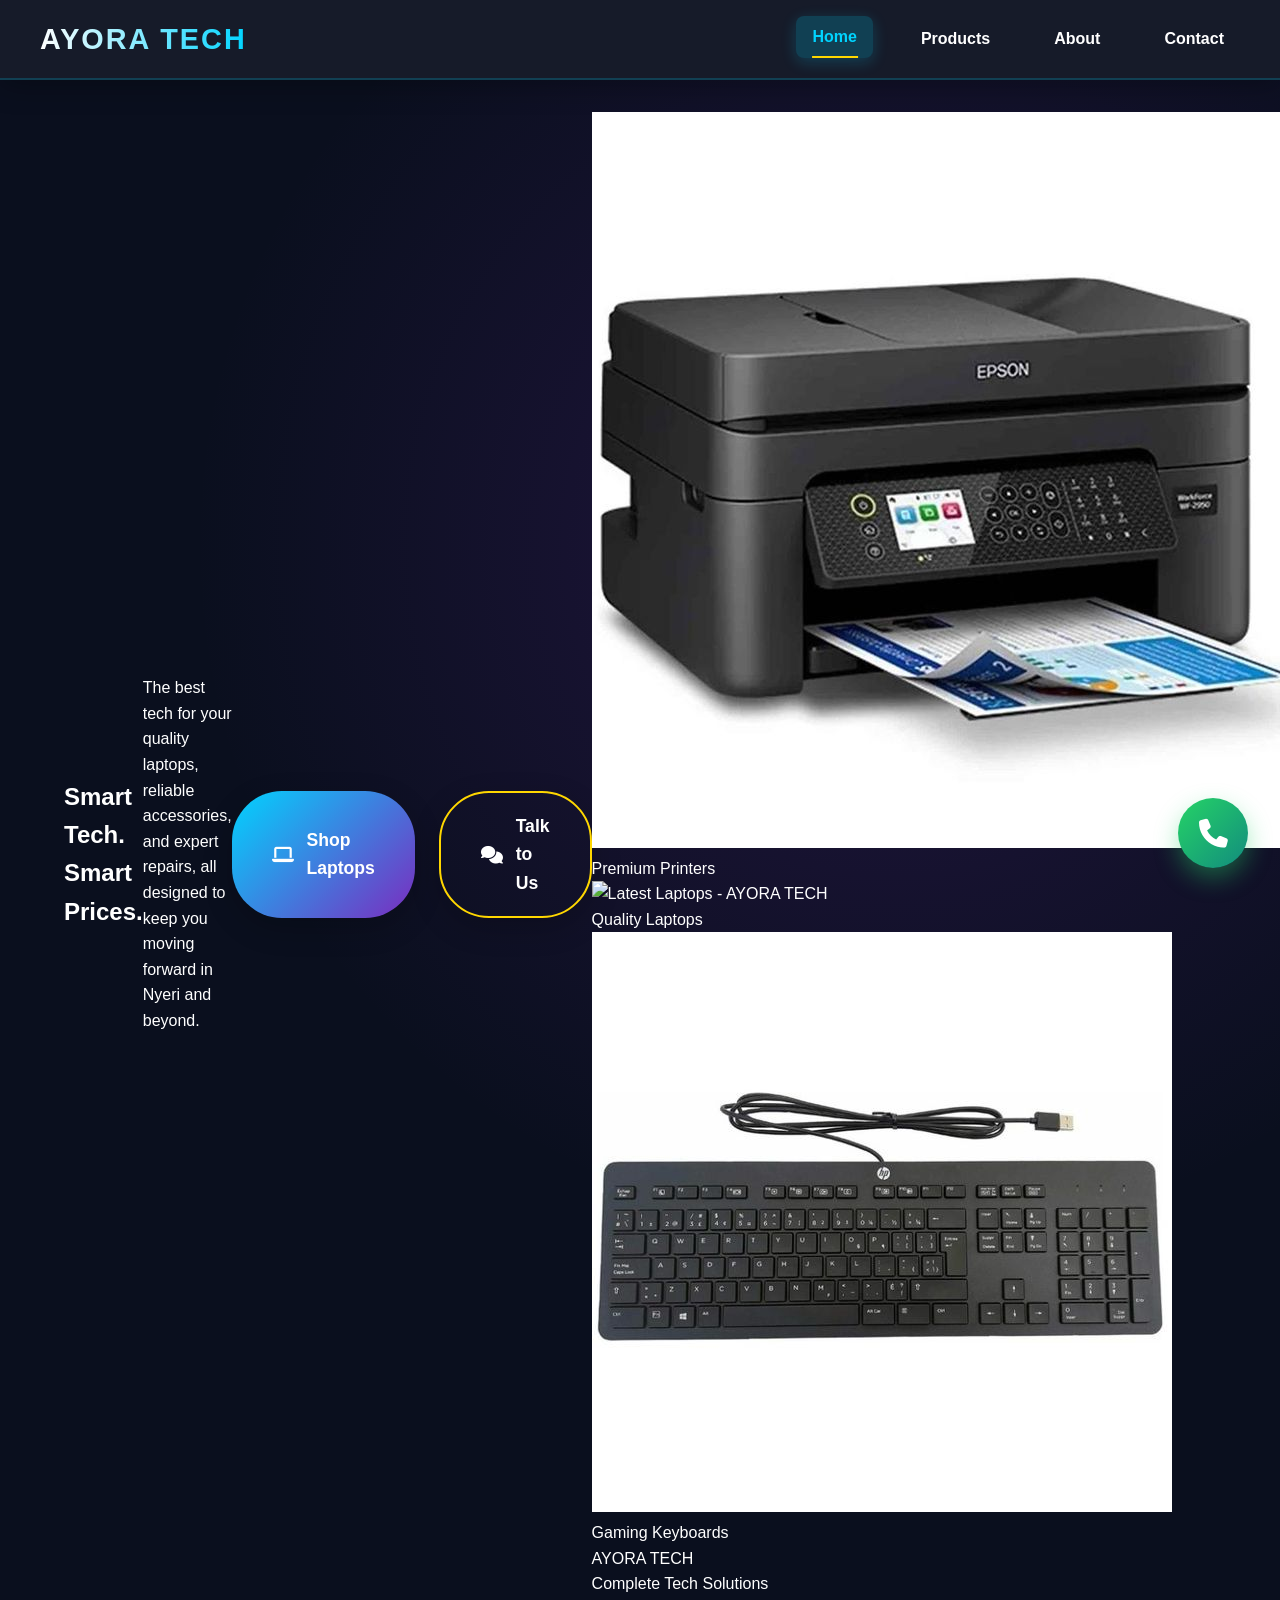
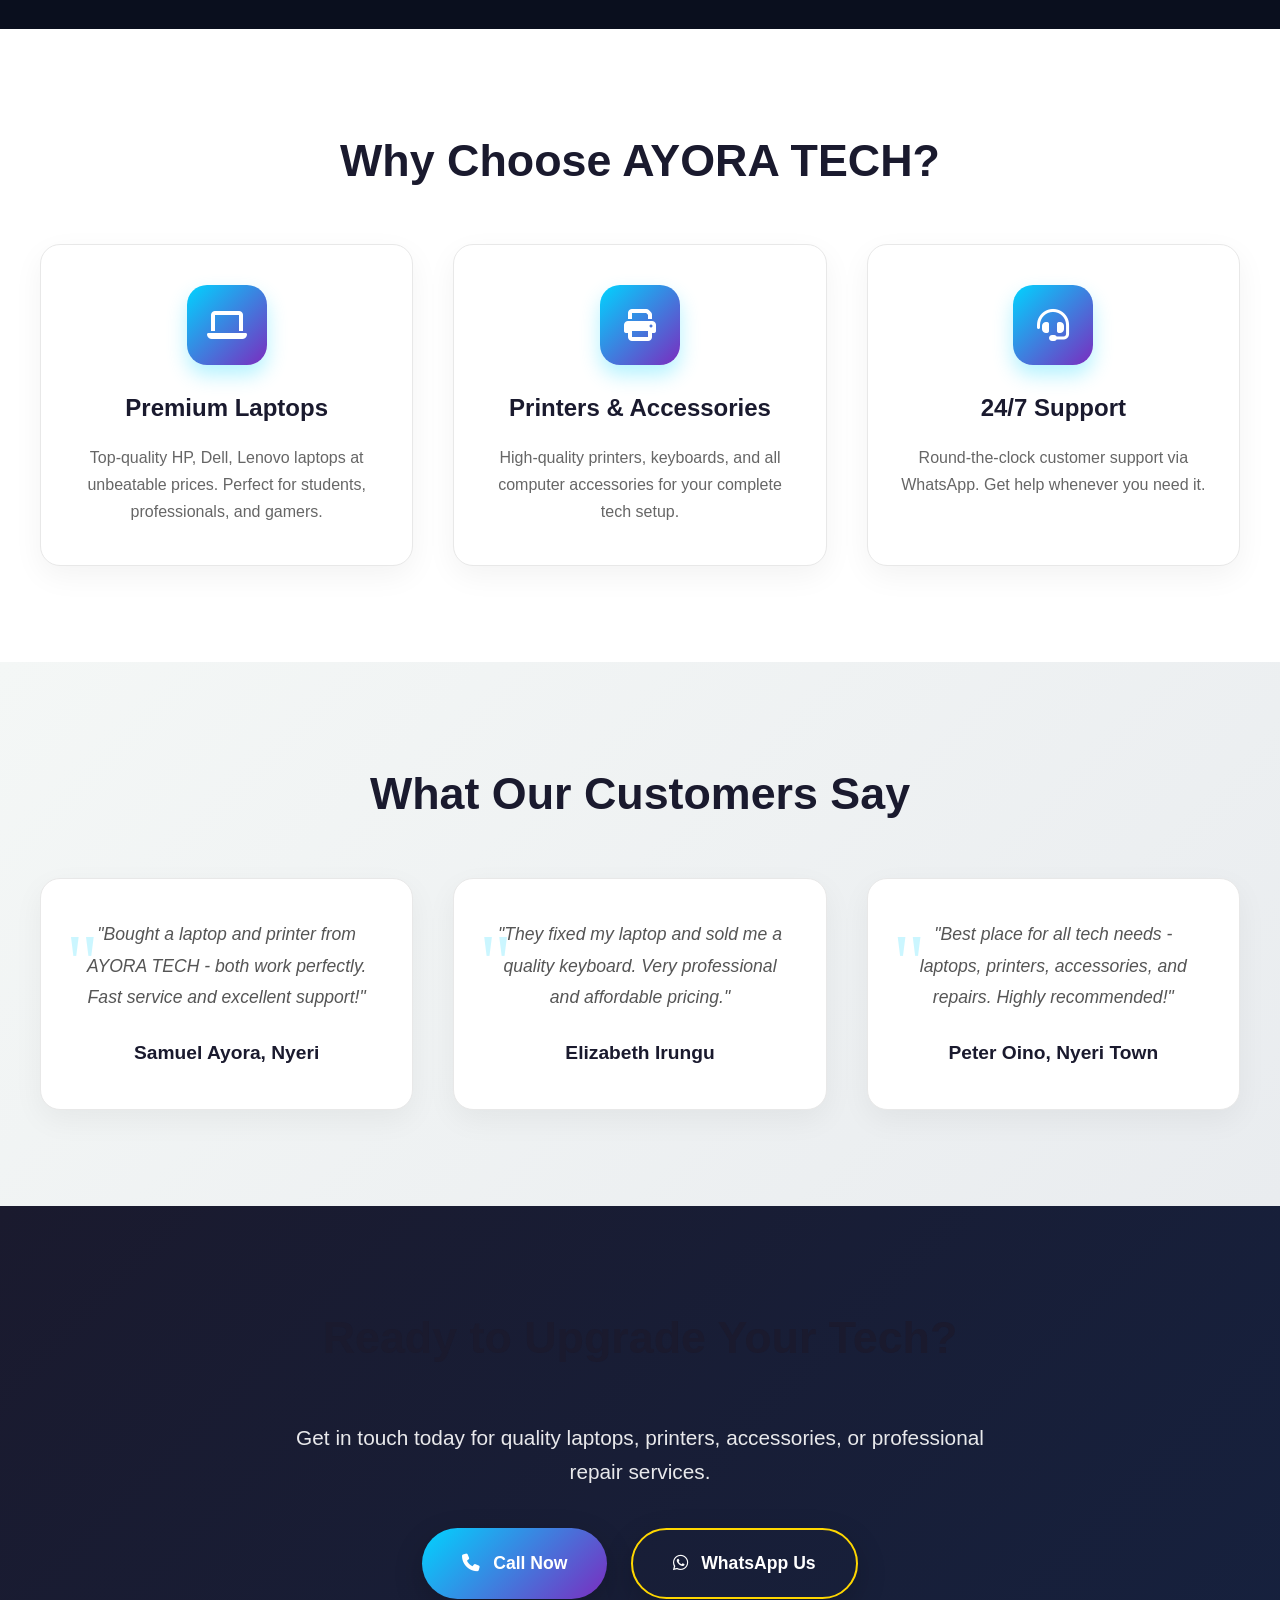
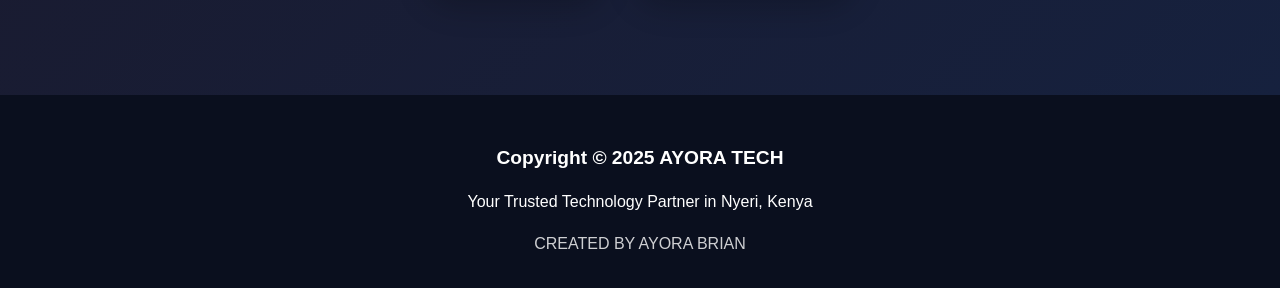
==== commit 29dfe95b: "Update index.html" ====
--- a/index.html
+++ b/index.html
@@ -3,75 +3,90 @@
 <head>
     <meta charset="UTF-8">
     <meta name="viewport" content="width=device-width, initial-scale=1.0">
-    <meta name="description" content="AYORA TECH – Premium laptops, accessories, and professional laptop repair services in Nyeri, Kenya. Order via WhatsApp.">
+    <meta name="description" content="AYORA TECH – Affordable laptops, accessories, and professional laptop repair services in Nyeri, Kenya. Order via WhatsApp.">
     <meta name="keywords" content="laptops Nyeri, laptop repair Nyeri, HP Dell Lenovo laptops Kenya, AYORA TECH">
     <meta name="author" content="AYORA TECH">
     <title>AYORA TECH | Premium Laptops & Repairs in Nyeri, Kenya</title>
-    
-    <!-- Modern Fonts -->
-    <link href="https://fonts.googleapis.com/css2?family=Poppins:wght@400;600;800&family=Montserrat:wght@700;900&display=swap" rel="stylesheet">
     <link rel="stylesheet" href="https://cdnjs.cloudflare.com/ajax/libs/font-awesome/6.4.0/css/all.min.css">
     <link rel="stylesheet" href="style.css">
 </head>
 <body>
     <!-- Navigation -->
     <header class="navbar">
-        <div class="logo-wrapper">
-            <div class="logo-icon">A</div>
-            <div class="logo-text">
-                <h1 class="logo">AYORA</h1>
-                <span class="logo-sub">TECH</span>
-            </div>
-        </div>
+        <h1 class="logo">AYORA TECH</h1>
         <nav>
-            <a href="index.html" class="active">Home</a>
+            <a href="#home" class="active">Home</a>
             <a href="products.html">Products</a>
             <a href="about.html">About</a>
             <a href="contact.html">Contact</a>
         </nav>
     </header>
 
-    <!-- Hero Section with Floating Laptop -->
+    <!-- Hero Section -->
     <section class="hero" id="home">
-        <!-- Background Glowing Orbs -->
-        <div class="orb orb-1"></div>
-        <div class="orb orb-2"></div>
-        <div class="orb orb-3"></div>
+        <h2>Smart Tech. Smart Prices.</h2>
+        <p class="hero-subtext">
+            The best tech for your  quality laptops, reliable accessories, and expert repairs, 
+            all designed to keep you moving forward in Nyeri and beyond.
+        </p>
+        
+        <div class="hero-buttons">
+            <a href="products.html" class="btn-primary">
+                <i class="fas fa-laptop"></i> Shop Laptops
+            </a>
+            <a href="contact.html" class="btn-outline">
+                <i class="fas fa-comments"></i> Talk to Us
+            </a>
+        </div>
 
-        <div class="hero-content">
-            <div class="hero-glass-card">
-                <div class="hero-badge">
-                    <i class="fas fa-star"></i> #1 Tech Hub in Nyeri
+        <!-- Image Slider - THREE DIFFERENT IMAGES -->
+        <div class="slider-section">
+            <div class="slider">
+                <div class="slides">
+                    <!-- 1. PRINTER IMAGE -->
+                    <div style="position: relative;">
+                        <img src="home 3.jpg" 
+                             alt="High-Quality Printers - AYORA TECH" 
+                             onerror="this.onerror=null; this.src='https://images.unsplash.com/photo-1570585420362-978945f91d8a?ixlib=rb-4.0.3&auto=format&fit=crop&w=1200&q=80';">
+                        <div class="image-label">Premium Printers</div>
+                    </div>
+                    
+                    <!-- 2. LAPTOP IMAGE -->
+                    <div style="position: relative;">
+                        <img src="laptop.jpg" 
+                             alt="Latest Laptops - AYORA TECH" 
+                             onerror="this.onerror=null; this.src='https://images.unsplash.com/photo-1496181133206-80ce9b88a853?ixlib=rb-4.0.3&auto=format&fit=crop&w=1200&q=80';">
+                        <div class="image-label">Quality Laptops</div>
+                    </div>
+                    
+                    <!-- 3. KEYBOARD IMAGE -->
+                    <div style="position: relative;">
+                        <img src="keyboard.jpg" 
+                             alt="Gaming Keyboards - AYORA TECH" 
+                             onerror="this.onerror=null; this.src='https://images.unsplash.com/photo-1541140532154-b024d705b90a?ixlib=rb-4.0.3&auto=format&fit=crop&w=1200&q=80';">
+                        <div class="image-label">Gaming Keyboards</div>
+                    </div>
                 </div>
-                <h2>Redefining <span class="gradient-text">Tech</span> in Kenya</h2>
-                <p class="hero-subtext">
-                    Premium laptops, accessories, and expert repair services. 
-                    Powered by reliability, designed for the future.
-                </p>
-                <div class="hero-buttons">
-                    <a href="products.html" class="btn-primary">
-                        <i class="fas fa-laptop"></i> Shop Now
-                    </a>
-                    <a href="contact.html" class="btn-outline">
-                        <i class="fas fa-comments"></i> Get Support
-                    </a>
+                
+                <!-- Modified AYORA TECH Overlay -->
+                <div class="slider-overlay">
+                    <div class="brand-text">AYORA TECH</div>
+                    <div class="brand-subtitle">Complete Tech Solutions</div>
+                </div>
+                
+                <!-- Slider Controls -->
+                <div class="slider-controls">
+                    <div class="slider-dot active" data-slide="0"></div>
+                    <div class="slider-dot" data-slide="1"></div>
+                    <div class="slider-dot" data-slide="2"></div>
                 </div>
             </div>
-        </div>
-
-        <!-- The Fancy Floating Laptop -->
-        <div class="floating-laptop-container">
-            <div class="glow-effect"></div>
-            <div class="glow-ring"></div>
-            <!-- Exact image name uploaded -->
-            <img src="laptop 1.jpg" alt="Floating HP Laptop" class="floating-laptop">
-            <div class="shadow-ellipse"></div>
         </div>
     </section>
 
     <!-- Features Section -->
     <section class="features">
-        <h2>Why Choose <span class="gradient-text">AYORA TECH?</span></h2>
+        <h2>Why Choose AYORA TECH?</h2>
         <div class="features-grid">
             <div class="feature-card fade-in">
                 <div class="feature-icon">
@@ -101,7 +116,7 @@
 
     <!-- Testimonials -->
     <section class="testimonials">
-        <h2>What Our <span class="gradient-text">Customers Say</span></h2>
+        <h2>What Our Customers Say</h2>
         <div class="testimonial-grid">
             <div class="testimonial-card fade-in">
                 <p>"Bought a laptop and printer from AYORA TECH - both work perfectly. Fast service and excellent support!"</p>
@@ -150,4 +165,6 @@
 
     <script src="script.js"></script>
 </body>
+
 </html>
+
--- a/style.css
+++ b/style.css
@@ -9,20 +9,20 @@
 }
 
 body {
-    background: linear-gradient(135deg, #f8fafc 0%, #e9ecef 100%);
+    background: #f4f7f6;
     color: #333;
     line-height: 1.6;
     overflow-x: hidden;
 }
 
 /* =====================
-   MODERNIZED NAVBAR & LOGO
+   VIBRANT MODERNIZED NAVBAR & LOGO
 ===================== */
 .navbar {
-    background: rgba(255, 255, 255, 0.1);
+    background: rgba(10, 15, 30, 0.95);
     backdrop-filter: blur(10px);
-    border-bottom: 1px solid rgba(255, 255, 255, 0.2);
-    box-shadow: 0 4px 30px rgba(0, 0, 0, 0.1);
+    border-bottom: 2px solid rgba(0, 212, 255, 0.2);
+    box-shadow: 0 4px 30px rgba(0, 0, 0, 0.3);
     color: white;
     padding: 1rem 2.5rem;
     display: flex;
@@ -31,41 +31,62 @@
     position: sticky;
     top: 0;
     z-index: 1000;
-    background: #0f172a;
 }
 
 .logo-wrapper {
     display: flex;
     align-items: center;
     gap: 15px;
+    transition: transform 0.3s ease;
+}
+
+.logo-wrapper:hover {
+    transform: scale(1.05);
 }
 
 .logo-icon {
-    width: 40px;
-    height: 40px;
-    background: linear-gradient(135deg, #4fc3f7, #2979ff);
+    width: 45px;
+    height: 45px;
+    background: linear-gradient(135deg, #00d4ff, #7b2cbf);
     border-radius: 12px;
     display: flex;
     align-items: center;
     justify-content: center;
     color: white;
-    font-weight: 800;
-    font-size: 1.2rem;
-    box-shadow: 0 0 20px rgba(79, 195, 247, 0.5);
+    font-weight: 900;
+    font-size: 1.5rem;
+    box-shadow: 0 0 15px rgba(0, 212, 255, 0.5), 0 0 30px rgba(123, 44, 191, 0.3);
     animation: pulseGlow 2s infinite;
 }
 
 @keyframes pulseGlow {
-    0%, 100% { box-shadow: 0 0 10px rgba(79, 195, 247, 0.5); }
-    50% { box-shadow: 0 0 25px rgba(79, 195, 247, 0.9); }
+    0%, 100% { box-shadow: 0 0 10px rgba(0, 212, 255, 0.5); }
+    50% { box-shadow: 0 0 25px rgba(0, 212, 255, 0.9); }
+}
+
+.logo-text {
+    display: flex;
+    flex-direction: column;
+    line-height: 1;
 }
 
 .logo {
+    font-family: 'Montserrat', sans-serif;
     font-size: 1.8rem;
-    font-weight: 800;
+    font-weight: 900;
     letter-spacing: 2px;
-    text-transform: uppercase;
-    color: white;
+    background: linear-gradient(90deg, #fff, #00d4ff);
+    -webkit-background-clip: text;
+    -webkit-text-fill-color: transparent;
+}
+
+.logo-sub {
+    font-family: 'Montserrat', sans-serif;
+    font-size: 0.8rem;
+    font-weight: 600;
+    letter-spacing: 5px;
+    color: #ffd700;
+    margin-top: -5px;
 }
 
 nav {
@@ -76,17 +97,19 @@
 nav a {
     color: white;
     text-decoration: none;
-    font-weight: 500;
-    font-size: 1.1rem;
-    padding: 0.5rem 1.2rem;
-    border-radius: 6px;
+    font-weight: 600;
+    font-size: 1rem;
+    padding: 0.5rem 1rem;
+    border-radius: 8px;
     transition: all 0.3s ease;
     position: relative;
 }
 
 nav a:hover, nav a.active {
-    background-color: rgba(255, 255, 255, 0.15);
+    background: rgba(0, 212, 255, 0.2);
+    color: #00d4ff;
     transform: translateY(-2px);
+    box-shadow: 0 4px 15px rgba(0, 212, 255, 0.2);
 }
 
 nav a::after {
@@ -96,57 +119,119 @@
     left: 50%;
     width: 0;
     height: 2px;
-    background: #4fc3f7;
+    background: #ffd700;
     transition: all 0.3s ease;
     transform: translateX(-50%);
 }
 
 nav a:hover::after, nav a.active::after {
-    width: 80%;
+    width: 60%;
 }
 
 /* =====================
    FANCY HERO SECTION
 ===================== */
 .hero {
-    min-height: 90vh;
+    min-height: 95vh;
     display: flex;
     justify-content: space-between;
     align-items: center;
     padding: 2rem 5%;
-    background: radial-gradient(circle at 70% 30%, rgba(41, 121, 255, 0.2), transparent 50%), #0f172a;
+    background: radial-gradient(circle at 70% 30%, rgba(123, 44, 191, 0.2), transparent 50%), #0a0f1e;
     color: white;
     overflow: hidden;
+    position: relative;
+}
+
+/* Floating Background Orbs */
+.orb {
+    position: absolute;
+    border-radius: 50%;
+    filter: blur(60px);
+    opacity: 0.6;
+    z-index: 1;
+    animation: floatOrb 10s infinite alternate ease-in-out;
+}
+
+.orb-1 {
+    width: 400px;
+    height: 400px;
+    background: #00d4ff;
+    top: -100px;
+    left: -100px;
+}
+
+.orb-2 {
+    width: 350px;
+    height: 350px;
+    background: #ffd700;
+    bottom: -100px;
+    right: -100px;
+    animation-delay: 2s;
+}
+
+.orb-3 {
+    width: 300px;
+    height: 300px;
+    background: #7b2cbf;
+    bottom: 20%;
+    left: 40%;
+    animation-delay: 4s;
+}
+
+@keyframes floatOrb {
+    0% { transform: translateY(0) scale(1); }
+    100% { transform: translateY(-50px) scale(1.2); }
+}
+
+.hero-content {
+    position: relative;
+    z-index: 10;
+    max-width: 50%;
 }
 
 .hero-glass-card {
     background: rgba(255, 255, 255, 0.1);
-    backdrop-filter: blur(15px);
-    border: 1px solid rgba(255, 255, 255, 0.2);
-    border-radius: 20px;
+    backdrop-filter: blur(20px);
+    border: 1px solid rgba(255, 255, 255, 0.3);
+    border-radius: 24px;
     padding: 3rem;
-    max-width: 600px;
+    box-shadow: 0 20px 50px rgba(0, 0, 0, 0.4);
     animation: fadeInUp 1s ease-out;
-    box-shadow: 0 8px 32px 0 rgba(0, 0, 0, 0.3);
+}
+
+.hero-badge {
+    display: inline-flex;
+    align-items: center;
+    gap: 8px;
+    background: rgba(255, 215, 0, 0.2);
+    color: #ffd700;
+    padding: 8px 16px;
+    border-radius: 50px;
+    font-size: 0.9rem;
+    font-weight: 600;
+    margin-bottom: 1.5rem;
+    border: 1px solid rgba(255, 215, 0, 0.3);
 }
 
 .hero-glass-card h2 {
-    font-size: 3.5rem;
-    font-weight: 800;
-    line-height: 1.2;
-    margin-bottom: 1rem;
-}
-
-.hero-glass-card h2 span {
-    background: linear-gradient(90deg, #4fc3f7, #00e0ff);
+    font-family: 'Montserrat', sans-serif;
+    font-size: 4rem;
+    font-weight: 900;
+    line-height: 1.1;
+    margin-bottom: 1.5rem;
+}
+
+.gradient-text {
+    background: linear-gradient(90deg, #00d4ff, #ffd700);
     -webkit-background-clip: text;
     -webkit-text-fill-color: transparent;
 }
 
 .hero-glass-card p {
-    color: #cbd5e1;
-    font-size: 1.1rem;
-    margin-bottom: 2rem;
+    color: #e0e0e0;
+    font-size: 1.2rem;
+    margin-bottom: 2.5rem;
 }
 
 .hero-buttons {
@@ -155,20 +240,20 @@
 }
 
 .btn-primary, .btn-outline {
-    padding: 1rem 2.5rem;
+    padding: 1.2rem 2.5rem;
     border-radius: 50px;
     font-size: 1.1rem;
-    font-weight: 600;
+    font-weight: 700;
     text-decoration: none;
     transition: all 0.3s ease;
     display: inline-flex;
     align-items: center;
     gap: 0.8rem;
-    box-shadow: 0 8px 25px rgba(0, 0, 0, 0.2);
+    box-shadow: 0 10px 30px rgba(0, 0, 0, 0.2);
 }
 
 .btn-primary {
-    background: linear-gradient(135deg, #4fc3f7, #2979ff);
+    background: linear-gradient(135deg, #00d4ff, #7b2cbf);
     color: white;
     border: none;
 }
@@ -176,92 +261,129 @@
 .btn-outline {
     background: transparent;
     color: white;
-    border: 2px solid rgba(255, 255, 255, 0.5);
-    backdrop-filter: blur(10px);
+    border: 2px solid #ffd700;
 }
 
 .btn-primary:hover {
-    transform: translateY(-5px);
-    box-shadow: 0 15px 35px rgba(41, 121, 255, 0.4);
+    transform: translateY(-5px) scale(1.02);
+    box-shadow: 0 15px 40px rgba(0, 212, 255, 0.4);
 }
 
 .btn-outline:hover {
-    background: white;
-    color: #1a237e;
-    transform: translateY(-5px);
-    box-shadow: 0 15px 35px rgba(255, 255, 255, 0.2);
+    background: #ffd700;
+    color: #1a1a2e;
+    transform: translateY(-5px) scale(1.02);
+    box-shadow: 0 15px 40px rgba(255, 215, 0, 0.4);
 }
 
 /* FLOATING 3D LAPTOP */
 .floating-laptop-container {
     position: relative;
     width: 50%;
-    height: 500px;
+    height: 600px;
     display: flex;
     align-items: center;
     justify-content: center;
+    z-index: 10;
 }
 
 .glow-effect {
     position: absolute;
-    width: 400px;
-    height: 400px;
-    background: radial-gradient(circle, rgba(79, 195, 247, 0.4), transparent 70%);
+    width: 500px;
+    height: 500px;
+    background: radial-gradient(circle, rgba(0, 212, 255, 0.5), rgba(123, 44, 191, 0.2) 50%, transparent 70%);
     animation: glowPulse 4s infinite alternate;
     z-index: 1;
 }
 
+.glow-ring {
+    position: absolute;
+    width: 550px;
+    height: 550px;
+    border: 2px dashed rgba(255, 215, 0, 0.5);
+    border-radius: 50%;
+    animation: rotateRing 20s linear infinite;
+}
+
+@keyframes rotateRing {
+    0% { transform: rotate(0deg); }
+    100% { transform: rotate(360deg); }
+}
+
 @keyframes glowPulse {
-    from { transform: scale(0.8); opacity: 0.5; }
+    from { transform: scale(0.8); opacity: 0.6; }
     to { transform: scale(1.2); opacity: 1; }
 }
 
+/* Exact laptop image with 3D tilt */
 .floating-laptop {
     position: relative;
     z-index: 2;
-    width: 90%;
-    max-width: 600px;
-    border-radius: 15px;
-    box-shadow: 0 30px 60px rgba(0, 0, 0, 0.5);
-    animation: floatAnimation 4s ease-in-out infinite;
+    width: 100%;
+    max-width: 700px;
+    border-radius: 20px;
+    box-shadow: 0 40px 80px rgba(0, 0, 0, 0.6), 0 0 30px rgba(0, 212, 255, 0.3);
+    animation: float3D 5s ease-in-out infinite;
     transform-origin: center bottom;
 }
 
-@keyframes floatAnimation {
-    0%, 100% { transform: translateY(0) rotateX(5deg) rotateY(-10deg); }
-    50% { transform: translateY(-30px) rotateX(0deg) rotateY(-5deg); }
+@keyframes float3D {
+    0%, 100% { 
+        transform: perspective(1000px) translateY(0) rotateY(-15deg) rotateX(5deg); 
+    }
+    50% { 
+        transform: perspective(1000px) translateY(-40px) rotateY(-10deg) rotateX(0deg); 
+    }
 }
 
 .shadow-ellipse {
     position: absolute;
-    bottom: 20px;
-    width: 50%;
-    height: 20px;
-    background: rgba(0, 0, 0, 0.6);
+    bottom: 0;
+    width: 60%;
+    height: 30px;
+    background: radial-gradient(ellipse, rgba(0, 0, 0, 0.8), transparent 70%);
     border-radius: 50%;
-    filter: blur(10px);
-    animation: shadowPulse 4s ease-in-out infinite;
+    filter: blur(15px);
+    animation: shadowPulse 5s ease-in-out infinite;
     z-index: 0;
 }
 
 @keyframes shadowPulse {
-    0%, 100% { transform: scale(1); opacity: 0.6; }
-    50% { transform: scale(0.8); opacity: 0.3; }
-}
-
-/* Responsive adjustments for the new hero */
-@media (max-width: 992px) {
+    0%, 100% { transform: scale(1); opacity: 0.7; }
+    50% { transform: scale(0.7); opacity: 0.4; }
+}
+
+/* Responsive adjustments */
+@media (max-width: 1024px) {
     .hero {
         flex-direction: column;
         text-align: center;
+        gap: 4rem;
+        padding-top: 4rem;
     }
-    .hero-glass-card {
-        margin-bottom: 4rem;
+    .hero-content {
+        max-width: 90%;
+    }
+    .hero-glass-card h2 {
+        font-size: 3rem;
+    }
+    .hero-buttons {
+        justify-content: center;
     }
     .floating-laptop-container {
-        width: 100%;
-        height: 400px;
+        width: 90%;
+        height: 450px;
     }
+}
+
+@media (max-width: 768px) {
+    .navbar { flex-direction: column; gap: 1rem; padding: 1rem; }
+    nav { gap: 0.5rem; }
+    .hero-glass-card { padding: 2rem; }
+    .hero-glass-card h2 { font-size: 2.5rem; }
+    .floating-laptop-container { height: 350px; }
+    .features-grid, .testimonial-grid { grid-template-columns: 1fr; }
+    .cta-buttons { flex-direction: column; align-items: center; }
 }
 
 /* =====================
@@ -270,27 +392,14 @@
 .features {
     padding: 6rem 2rem;
     background: white;
+    text-align: center;
 }
 
 .features h2, .testimonials h2, .cta h2 {
-    text-align: center;
+    font-family: 'Montserrat', sans-serif;
     font-size: 2.8rem;
-    color: #1a237e;
+    color: #1a1a2e;
     margin-bottom: 3rem;
-    position: relative;
-    padding-bottom: 1rem;
-}
-
-.features h2::after, .testimonials h2::after, .cta h2::after {
-    content: '';
-    position: absolute;
-    bottom: 0;
-    left: 50%;
-    transform: translateX(-50%);
-    width: 100px;
-    height: 4px;
-    background: linear-gradient(to right, #4fc3f7, #2979ff);
-    border-radius: 2px;
 }
 
 .features-grid {
@@ -303,36 +412,36 @@
 
 .feature-card {
     background: white;
-    border-radius: 16px;
+    border-radius: 20px;
     padding: 2.5rem 2rem;
     text-align: center;
-    box-shadow: 0 10px 30px rgba(0, 0, 0, 0.08);
+    box-shadow: 0 10px 30px rgba(0, 0, 0, 0.05);
     transition: all 0.4s ease;
     border: 1px solid #e8e8e8;
 }
 
 .feature-card:hover {
     transform: translateY(-10px);
-    box-shadow: 0 20px 40px rgba(0, 0, 0, 0.12);
-    border-color: #4fc3f7;
+    box-shadow: 0 20px 40px rgba(0, 212, 255, 0.2);
+    border-color: #00d4ff;
 }
 
 .feature-icon {
     width: 80px;
     height: 80px;
     margin: 0 auto 1.5rem;
-    background: linear-gradient(135deg, #4fc3f7, #2979ff);
-    border-radius: 50%;
+    background: linear-gradient(135deg, #00d4ff, #7b2cbf);
+    border-radius: 20px;
     display: flex;
     align-items: center;
     justify-content: center;
     color: white;
     font-size: 2rem;
-    box-shadow: 0 10px 20px rgba(79, 195, 247, 0.3);
+    box-shadow: 0 10px 20px rgba(0, 212, 255, 0.3);
 }
 
 .feature-card h3 {
-    color: #1a237e;
+    color: #1a1a2e;
     font-size: 1.5rem;
     margin-bottom: 1rem;
 }
@@ -347,7 +456,8 @@
 ===================== */
 .testimonials {
     padding: 6rem 2rem;
-    background: linear-gradient(135deg, #f8fafc 0%, #e9ecef 100%);
+    background: linear-gradient(135deg, #f4f7f6 0%, #e9ecef 100%);
+    text-align: center;
 }
 
 .testimonial-grid {
@@ -361,8 +471,8 @@
 .testimonial-card {
     background: white;
     padding: 2.5rem;
-    border-radius: 16px;
-    box-shadow: 0 10px 30px rgba(0, 0, 0, 0.08);
+    border-radius: 20px;
+    box-shadow: 0 10px 30px rgba(0, 0, 0, 0.05);
     transition: all 0.4s ease;
     position: relative;
     border: 1px solid #e8e8e8;
@@ -370,7 +480,7 @@
 
 .testimonial-card:hover {
     transform: translateY(-8px);
-    box-shadow: 0 20px 40px rgba(0, 0, 0, 0.12);
+    box-shadow: 0 20px 40px rgba(123, 44, 191, 0.2);
 }
 
 .testimonial-card::before {
@@ -379,7 +489,7 @@
     top: 20px;
     left: 25px;
     font-size: 5rem;
-    color: #4fc3f7;
+    color: #00d4ff;
     opacity: 0.2;
     font-family: serif;
 }
@@ -395,17 +505,9 @@
 }
 
 .testimonial-card h4 {
-    color: #1a237e;
+    color: #1a1a2e;
     font-size: 1.2rem;
     font-weight: 600;
-    display: flex;
-    align-items: center;
-    gap: 0.5rem;
-}
-
-.testimonial-card h4::before {
-    content: '—';
-    color: #4fc3f7;
 }
 
 /* =====================
@@ -414,7 +516,7 @@
 .cta {
     padding: 6rem 2rem;
     text-align: center;
-    background: linear-gradient(135deg, #1a237e 0%, #283593 100%);
+    background: linear-gradient(135deg, #1a1a2e 0%, #16213e 100%);
     color: white;
 }
 
@@ -432,7 +534,7 @@
 }
 
 /* =====================
-   FLOATING BUTTONS
+   FLOATING BUTTONS & FOOTER
 ===================== */
 .call-float {
     position: fixed;
@@ -458,41 +560,11 @@
     box-shadow: 0 15px 35px rgba(37, 211, 102, 0.6);
 }
 
-.whatsapp-float {
-    position: fixed;
-    bottom: 80px;
-    right: 20px;
-    width: 60px;
-    height: 60px;
-    background: #25D366;
-    color: white;
-    border-radius: 50%;
-    display: flex;
-    align-items: center;
-    justify-content: center;
-    font-size: 28px;
-    box-shadow: 0 4px 12px rgba(37, 211, 102, 0.3);
-    z-index: 100;
-    transition: transform 0.3s;
-}
-
-.whatsapp-float:hover {
-    transform: scale(1.1);
-}
-
-/* =====================
-   FOOTER
-===================== */
 footer {
-    background: #1a237e;
+    background: #0a0f1e;
     color: white;
     padding: 3rem 2rem 2rem;
     text-align: center;
-}
-
-.footer-content {
-    max-width: 1200px;
-    margin: 0 auto;
 }
 
 .footer-main {
@@ -520,26 +592,25 @@
 }
 
 /* =====================
-   PRODUCTS PAGE STYLES
+   GLOBAL PAGE STYLES (Products, About, Contact)
 ===================== */
-.products {
+.products, .about-container, .contact-section {
     padding: 4rem 2rem;
-    background: linear-gradient(135deg, #f8fafc 0%, #e9ecef 100%);
+    background: #f4f7f6;
     min-height: 80vh;
 }
 
-.container {
-    max-width: 1400px;
+.container, .about-container, .contact-container {
+    max-width: 1200px;
     margin: 0 auto;
 }
 
-.section-title {
+.section-title, .contact-title {
     text-align: center;
     font-size: 2.8rem;
-    color: #1a237e;
+    color: #1a1a2e;
     margin-bottom: 2rem;
-    position: relative;
-    padding-bottom: 1rem;
+    font-family: 'Montserrat', sans-serif;
 }
 
 .filter-buttons {
@@ -553,20 +624,20 @@
 .filter-btn {
     padding: 0.8rem 2rem;
     background: white;
-    border: 2px solid #1a237e;
+    border: 2px solid #1a1a2e;
     border-radius: 50px;
-    color: #1a237e;
+    color: #1a1a2e;
     font-weight: 600;
     cursor: pointer;
     transition: all 0.3s ease;
-    font-size: 1rem;
 }
 
 .filter-btn:hover, .filter-btn.active {
-    background: linear-gradient(135deg, #1a237e 0%, #283593 100%);
-    color: white;
+    background: linear-gradient(135deg, #00d4ff, #7b2cbf);
+    color: white;
+    border-color: transparent;
     transform: translateY(-3px);
-    box-shadow: 0 5px 15px rgba(26, 35, 126, 0.2);
+    box-shadow: 0 5px 15px rgba(0, 212, 255, 0.3);
 }
 
 .product-grid {
@@ -578,19 +649,18 @@
 
 .product-card {
     background: white;
-    border-radius: 12px;
-    overflow: hidden;
-    box-shadow: 0 8px 20px rgba(0, 0, 0, 0.08);
-    transition: all 0.3s ease;
+    border-radius: 16px;
     padding: 1.5rem;
     text-align: center;
+    box-shadow: 0 8px 20px rgba(0, 0, 0, 0.05);
+    transition: all 0.3s ease;
     display: flex;
     flex-direction: column;
 }
 
 .product-card:hover {
     transform: translateY(-5px);
-    box-shadow: 0 15px 30px rgba(0, 0, 0, 0.15);
+    box-shadow: 0 15px 30px rgba(0, 212, 255, 0.2);
 }
 
 .product-card img {
@@ -605,22 +675,13 @@
 
 .product-card h3 {
     font-size: 1.3rem;
-    color: #1a237e;
+    color: #1a1a2e;
     margin-bottom: 0.5rem;
-    font-weight: 600;
-    line-height: 1.3;
-}
-
-.product-card p {
-    color: #666;
-    font-size: 0.9rem;
-    margin-bottom: 1rem;
-    flex-grow: 1;
 }
 
 .product-price {
     font-size: 1.6rem;
-    color: #1a237e;
+    color: #00d4ff;
     font-weight: 700;
     margin-bottom: 1rem;
 }
@@ -634,12 +695,6 @@
     font-weight: 600;
     cursor: pointer;
     transition: all 0.3s ease;
-    font-size: 1rem;
-    display: flex;
-    align-items: center;
-    justify-content: center;
-    gap: 10px;
-    width: 100%;
 }
 
 .whatsapp-btn:hover {
@@ -648,37 +703,24 @@
     box-shadow: 0 5px 15px rgba(37, 211, 102, 0.3);
 }
 
-.flow-buttons {
-    text-align: center;
-    margin-top: 3rem;
-}
-
 .flow-btn {
     display: inline-block;
     padding: 1rem 2.5rem;
-    background: linear-gradient(135deg, #1a237e, #283593);
+    background: linear-gradient(135deg, #00d4ff, #7b2cbf);
     color: white;
     text-decoration: none;
     border-radius: 50px;
     font-weight: 600;
-    font-size: 1.1rem;
-    transition: all 0.3s ease;
-    box-shadow: 0 5px 15px rgba(26, 35, 126, 0.2);
-    display: flex;
-    align-items: center;
-    justify-content: center;
-    gap: 10px;
-    max-width: 300px;
-    margin: 0 auto;
+    transition: all 0.3s ease;
+    box-shadow: 0 5px 15px rgba(0, 212, 255, 0.2);
 }
 
 .flow-btn:hover {
     transform: translateY(-3px);
-    box-shadow: 0 8px 20px rgba(26, 35, 126, 0.3);
-    background: linear-gradient(135deg, #283593, #3949ab);
-}
-
-/* Search Container Styles */
+    box-shadow: 0 8px 20px rgba(0, 212, 255, 0.4);
+}
+
+/* Search container styles */
 .search-container {
     margin: 25px auto 15px;
     max-width: 600px;
@@ -689,22 +731,10 @@
     display: flex;
     align-items: center;
     background: white;
-    border: 2px solid #2563eb;
+    border: 2px solid #00d4ff;
     border-radius: 50px;
     padding: 12px 20px;
-    box-shadow: 0 4px 12px rgba(37, 99, 235, 0.15);
-    transition: all 0.3s ease;
-}
-
-.search-box:focus-within {
-    box-shadow: 0 6px 20px rgba(37, 99, 235, 0.25);
-    border-color: #1d4ed8;
-}
-
-.search-box i.fa-search {
-    color: #2563eb;
-    margin-right: 10px;
-    font-size: 18px;
+    box-shadow: 0 4px 12px rgba(0, 212, 255, 0.15);
 }
 
 #productSearch {
@@ -722,20 +752,6 @@
     color: #999;
     cursor: pointer;
     padding: 5px;
-    font-size: 18px;
-    transition: color 0.2s;
-}
-
-#clearSearch:hover {
-    color: #ff4444;
-}
-
-.search-hint {
-    text-align: center;
-    margin-top: 8px;
-    font-size: 14px;
-    color: #666;
-    font-style: italic;
 }
 
 .search-results-info {
@@ -744,85 +760,43 @@
     padding: 8px 15px;
     background: #f0f9ff;
     border-radius: 20px;
-    color: #2563eb;
+    color: #00d4ff;
     font-weight: 500;
     display: none;
 }
 
-/* =====================
-   ABOUT PAGE STYLES
-===================== */
+/* About Page */
 .about-hero {
-    background: linear-gradient(rgba(26, 35, 126, 0.85), rgba(26, 35, 126, 0.9)), url('https://images.unsplash.com/photo-1517077304055-6e89abbf09b0?ixlib=rb-4.0.3&auto=format&fit=crop&w=1920&q=80');
+    background: linear-gradient(rgba(10, 15, 30, 0.85), rgba(10, 15, 30, 0.9)), url('https://images.unsplash.com/photo-1517077304055-6e89abbf09b0?ixlib=rb-4.0.3&auto=format&fit=crop&w=1920&q=80');
     background-size: cover;
     background-position: center;
     color: white;
     text-align: center;
     padding: 5rem 2rem;
     margin-bottom: 3rem;
-    position: relative;
-    overflow: hidden;
 }
 
 .about-hero h1 {
     font-size: 3.5rem;
     font-weight: 800;
     margin-bottom: 1rem;
-    text-shadow: 0 2px 10px rgba(0, 0, 0, 0.3);
-}
-
-.about-hero p {
-    font-size: 1.3rem;
-    max-width: 700px;
-    margin: 0 auto;
-    opacity: 0.9;
-}
-
-.about-container {
-    max-width: 1200px;
-    margin: 0 auto;
-    padding: 0 2rem 4rem;
 }
 
 .about-section-card {
     background: white;
-    border-radius: 15px;
+    border-radius: 20px;
     padding: 3rem;
     margin-bottom: 3rem;
-    box-shadow: 0 8px 30px rgba(0, 0, 0, 0.08);
-    transition: all 0.3s ease;
-}
-
-.about-section-card:hover {
-    transform: translateY(-5px);
-    box-shadow: 0 15px 40px rgba(0, 0, 0, 0.12);
+    box-shadow: 0 8px 30px rgba(0, 0, 0, 0.05);
 }
 
 .about-section-title {
-    color: #1a237e;
+    color: #1a1a2e;
     font-size: 2.2rem;
     margin-bottom: 1.5rem;
     padding-bottom: 0.5rem;
-    border-bottom: 3px solid #4fc3f7;
+    border-bottom: 3px solid #00d4ff;
     display: inline-block;
-}
-
-.about-sub-title {
-    color: #1a237e;
-    margin: 1.5rem 0 1rem 0;
-    font-size: 1.5rem;
-}
-
-.about-section-content {
-    font-size: 1.1rem;
-    color: #555;
-    line-height: 1.8;
-}
-
-.about-team-section {
-    display: flex;
-    align-items: center;
-    gap: 4rem;
 }
 
 .about-team-card {
@@ -840,98 +814,8 @@
     border-radius: 50%;
     object-fit: cover;
     margin-bottom: 1.5rem;
-    border: 5px solid #4fc3f7;
-    box-shadow: 0 0 25px rgba(79, 195, 247, 0.3);
-}
-
-.about-team-info h3 {
-    color: #1a237e;
-    font-size: 1.8rem;
-    margin-bottom: 0.5rem;
-}
-
-.about-team-info p {
-    color: #666;
-    font-size: 1.1rem;
-    margin-bottom: 0.5rem;
-}
-
-.about-team-quote {
-    color: #666;
-    font-style: italic;
-    margin-top: 1rem;
-    padding: 1rem;
-    background: #f8f9fa;
-    border-radius: 8px;
-    border-left: 4px solid #4fc3f7;
-}
-
-.about-values-grid {
-    display: grid;
-    grid-template-columns: repeat(auto-fit, minmax(280px, 1fr));
-    gap: 1.5rem;
-    margin-top: 1.5rem;
-}
-
-.about-value-card {
-    background: #f0f7ff;
-    padding: 1.8rem;
-    border-radius: 12px;
-    border-left: 4px solid #4fc3f7;
-    transition: all 0.3s ease;
-}
-
-.about-value-card:hover {
-    transform: translateY(-5px);
-    box-shadow: 0 10px 25px rgba(79, 195, 247, 0.2);
-}
-
-.about-value-card h4 {
-    color: #1a237e;
-    margin-bottom: 0.8rem;
-    font-size: 1.2rem;
-}
-
-.about-value-card p {
-    color: #555;
-    font-size: 1rem;
-    line-height: 1.6;
-}
-
-.about-repair-grid {
-    display: grid;
-    grid-template-columns: 1fr 1fr;
-    gap: 3rem;
-    align-items: start;
-}
-
-.about-repair-info {
-    padding-right: 1rem;
-}
-
-.about-repair-points {
-    list-style: none;
-    margin: 1.5rem 0;
-}
-
-.about-repair-points li {
-    padding: 0.8rem 0;
-    font-size: 1.1rem;
-    color: #444;
-    line-height: 1.6;
-    border-bottom: 1px solid #eee;
-}
-
-.about-repair-points li:last-child {
-    border-bottom: none;
-}
-
-.about-repair-points li:before {
-    content: "✓";
-    color: #4CAF50;
-    font-weight: bold;
-    margin-right: 10px;
-    font-size: 1.2rem;
+    border: 5px solid #00d4ff;
+    box-shadow: 0 0 25px rgba(0, 212, 255, 0.3);
 }
 
 .about-repair-form {
@@ -939,37 +823,6 @@
     padding: 2.5rem;
     border-radius: 15px;
     border: 2px solid #e3e3e3;
-}
-
-.about-form-section-title {
-    color: #1a237e;
-    margin: 2rem 0 1rem 0;
-    padding-bottom: 0.5rem;
-    border-bottom: 2px solid #e3e3e3;
-    font-size: 1.3rem;
-}
-
-.about-form-row {
-    display: grid;
-    grid-template-columns: 1fr 1fr;
-    gap: 1.5rem;
-    margin-bottom: 1rem;
-}
-
-.about-form-group {
-    margin-bottom: 1.5rem;
-}
-
-.about-form-group label {
-    display: block;
-    margin-bottom: 0.5rem;
-    font-weight: 600;
-    color: #333;
-    font-size: 1rem;
-}
-
-.about-required {
-    color: #e53935;
 }
 
 .about-repair-form select,
@@ -981,7 +834,6 @@
     border-radius: 8px;
     font-size: 1rem;
     transition: all 0.3s ease;
-    font-family: inherit;
     background: white;
 }
 
@@ -989,25 +841,12 @@
 .about-repair-form textarea:focus,
 .about-repair-form input:focus {
     outline: none;
-    border-color: #4fc3f7;
-    box-shadow: 0 0 0 3px rgba(79, 195, 247, 0.2);
-}
-
-.about-repair-form textarea {
-    min-height: 150px;
-    resize: vertical;
-    line-height: 1.5;
-}
-
-.about-form-hint {
-    font-size: 0.9rem;
-    color: #666;
-    margin-top: 0.3rem;
-    font-style: italic;
+    border-color: #00d4ff;
+    box-shadow: 0 0 0 3px rgba(0, 212, 255, 0.2);
 }
 
 .about-btn-primary {
-    background: linear-gradient(135deg, #1a237e 0%, #283593 100%);
+    background: linear-gradient(135deg, #00d4ff, #7b2cbf);
     color: white;
     padding: 1rem 2rem;
     border: none;
@@ -1025,318 +864,10 @@
 }
 
 .about-btn-primary:hover {
-    background: linear-gradient(135deg, #283593 0%, #3949ab 100%);
+    background: linear-gradient(135deg, #7b2cbf, #00d4ff);
     transform: translateY(-3px);
-    box-shadow: 0 8px 20px rgba(26, 35, 126, 0.3);
-}
-
-.about-btn-shadow {
-    display: inline-block;
-    background: white;
-    color: #1a237e;
-    padding: 1rem 2.5rem;
-    border-radius: 10px;
-    text-decoration: none;
-    font-weight: 600;
-    box-shadow: 0 5px 15px rgba(0, 0, 0, 0.1);
-    transition: all 0.3s ease;
-    margin: 0 1rem;
-    font-size: 1.1rem;
-    display: inline-flex;
-    align-items: center;
-    justify-content: center;
-    gap: 10px;
-}
-
-.about-btn-shadow:hover {
-    transform: translateY(-3px);
-    box-shadow: 0 10px 25px rgba(0, 0, 0, 0.15);
-    background: #1a237e;
-    color: white;
-}
-
-.about-cta-section {
-    text-align: center;
-    background: linear-gradient(135deg, #f8f9fa 0%, #e9ecef 100%);
-}
-
-.about-cta-subtitle {
-    font-size: 1.2rem;
-    margin-bottom: 2rem;
-    color: #555;
-}
-
-.about-actions {
-    padding: 1rem 0;
-}
-
-#aboutSuccessMsg {
-    display: none;
-    background: linear-gradient(135deg, #4CAF50, #2E7D32);
-    color: white;
-    padding: 1.2rem;
-    border-radius: 10px;
-    text-align: center;
-    margin-top: 1.5rem;
-    animation: fadeIn 0.5s ease;
-    box-shadow: 0 5px 15px rgba(76, 175, 80, 0.3);
-}
-
-/* =====================
-   CONTACT PAGE STYLES
-===================== */
-.contact-section {
-    padding: 4rem 2rem;
-    background: linear-gradient(135deg, #f8fafc 0%, #e9ecef 100%);
-    min-height: 80vh;
-}
-
-.contact-container {
-    max-width: 1200px;
-    margin: 0 auto;
-}
-
-.contact-title {
-    text-align: center;
-    font-size: 2.8rem;
-    color: #1a237e;
-    margin-bottom: 3rem;
-    position: relative;
-    padding-bottom: 1rem;
-}
-
-.contact-title::after {
-    content: '';
-    position: absolute;
-    bottom: 0;
-    left: 50%;
-    transform: translateX(-50%);
-    width: 100px;
-    height: 4px;
-    background: linear-gradient(to right, #4fc3f7, #2979ff);
-    border-radius: 2px;
-}
-
-.contact-info-grid {
-    display: grid;
-    grid-template-columns: 1fr 1fr;
-    gap: 3rem;
-    margin-bottom: 4rem;
-}
-
-.contact-info {
-    display: flex;
-    flex-direction: column;
-    gap: 2rem;
-}
-
-.contact-item {
-    display: flex;
-    align-items: flex-start;
-    gap: 1.5rem;
-    padding: 1.5rem;
-    background: white;
-    border-radius: 12px;
-    box-shadow: 0 5px 15px rgba(0, 0, 0, 0.08);
-    transition: all 0.3s ease;
-}
-
-.contact-item:hover {
-    transform: translateY(-5px);
-    box-shadow: 0 10px 25px rgba(0, 0, 0, 0.15);
-}
-
-.contact-icon {
-    width: 50px;
-    height: 50px;
-    background: linear-gradient(135deg, #4fc3f7, #2979ff);
-    border-radius: 12px;
-    display: flex;
-    align-items: center;
-    justify-content: center;
-    color: white;
-    font-size: 1.3rem;
-    flex-shrink: 0;
-}
-
-.contact-details h3 {
-    color: #1a237e;
-    font-size: 1.3rem;
-    margin-bottom: 0.5rem;
-}
-
-.contact-details p {
-    color: #555;
-    margin-bottom: 0.3rem;
-}
-
-.contact-subtext {
-    color: #777;
-    font-size: 0.9rem;
-    font-style: italic;
-}
-
-.phone-number {
-    font-size: 1.4rem;
-    font-weight: 700;
-    color: #1a237e;
-}
-
-.contact-actions {
-    display: flex;
-    flex-direction: column;
-    gap: 1.5rem;
-}
-
-.action-title {
-    color: #1a237e;
-    font-size: 1.5rem;
-    margin-bottom: 1rem;
-    padding-bottom: 0.5rem;
-    border-bottom: 2px solid #4fc3f7;
-}
-
-.whatsapp-action-btn,
-.call-action-btn,
-.products-action-btn,
-.about-action-btn {
-    display: flex;
-    align-items: center;
-    justify-content: space-between;
-    padding: 1.5rem;
-    border-radius: 12px;
-    text-decoration: none;
-    transition: all 0.3s ease;
-    background: white;
-    box-shadow: 0 5px 15px rgba(0, 0, 0, 0.08);
-    border: 2px solid transparent;
-}
-
-.whatsapp-action-btn { border-left: 4px solid #25D366; }
-.call-action-btn { border-left: 4px solid #4fc3f7; }
-.products-action-btn { border-left: 4px solid #1a237e; }
-.about-action-btn { border-left: 4px solid #ff9800; }
-
-.whatsapp-action-btn:hover,
-.call-action-btn:hover,
-.products-action-btn:hover,
-.about-action-btn:hover {
-    transform: translateX(10px);
-    box-shadow: 0 10px 25px rgba(0, 0, 0, 0.15);
-}
-
-.map-section {
-    margin-bottom: 4rem;
-}
-
-.map-title {
-    color: #1a237e;
-    font-size: 1.8rem;
-    margin-bottom: 1.5rem;
-    text-align: center;
-}
-
-.map-container {
-    position: relative;
-    border-radius: 15px;
-    overflow: hidden;
-    box-shadow: 0 10px 30px rgba(0, 0, 0, 0.1);
-}
-
-.map-overlay {
-    position: absolute;
-    bottom: 0;
-    left: 0;
-    right: 0;
-    background: rgba(26, 35, 126, 0.9);
-    color: white;
-    padding: 1rem 2rem;
-    display: flex;
-    justify-content: space-between;
-    align-items: center;
-}
-
-.quick-contact-form {
-    background: white;
-    padding: 2.5rem;
-    border-radius: 15px;
-    box-shadow: 0 10px 30px rgba(0, 0, 0, 0.08);
-    margin-bottom: 3rem;
-}
-
-.form-title {
-    color: #1a237e;
-    font-size: 1.8rem;
-    margin-bottom: 1.5rem;
-    text-align: center;
-}
-
-.form-grid {
-    display: grid;
-    grid-template-columns: 1fr 1fr;
-    gap: 1.5rem;
-}
-
-.form-group.full-width {
-    grid-column: 1 / -1;
-}
-
-.form-input,
-.form-textarea {
-    width: 100%;
-    padding: 1rem;
-    border: 2px solid #ddd;
-    border-radius: 8px;
-    font-size: 1rem;
-    transition: all 0.3s ease;
-}
-
-.form-input:focus,
-.form-textarea:focus {
-    outline: none;
-    border-color: #4fc3f7;
-    box-shadow: 0 0 0 3px rgba(79, 195, 247, 0.2);
-}
-
-.send-message-btn {
-    grid-column: 1 / -1;
-    background: linear-gradient(135deg, #25D366, #128C7E);
-    color: white;
-    border: none;
-    padding: 1.2rem;
-    border-radius: 10px;
-    font-size: 1.1rem;
-    font-weight: 600;
-    cursor: pointer;
-    transition: all 0.3s ease;
-    display: flex;
-    align-items: center;
-    justify-content: center;
-    gap: 12px;
-}
-
-.send-message-btn:hover {
-    background: linear-gradient(135deg, #128C7E, #0D6A5A);
-    transform: translateY(-3px);
-    box-shadow: 0 10px 25px rgba(37, 211, 102, 0.3);
-}
-
-/* Responsive adjustments */
-@media (max-width: 992px) {
-    .about-team-section { flex-direction: column; gap: 3rem; }
-    .about-repair-grid { grid-template-columns: 1fr; gap: 2.5rem; }
-    .contact-info-grid { grid-template-columns: 1fr; gap: 2.5rem; }
-    .contact-actions { order: -1; }
-}
-
-@media (max-width: 768px) {
-    .navbar { flex-direction: column; gap: 1rem; padding: 1rem; }
-    nav { gap: 1rem; flex-wrap: wrap; justify-content: center; }
-    .hero { padding: 2rem 1rem; }
-    .hero-glass-card h2 { font-size: 2.5rem; }
-    .hero-buttons { flex-direction: column; align-items: center; }
-    .floating-laptop-container { height: 350px; }
-    .features-grid, .testimonial-grid { grid-template-columns: 1fr; }
-    .form-grid { grid-template-columns: 1fr; gap: 1rem; }
-    .flow-buttons { flex-direction: column; align-items: center; gap: 1rem; }
-}
+    box-shadow: 0 8px 20px rgba(0, 212, 255, 0.3);
+}
+
+/* Contact Page */
+.
